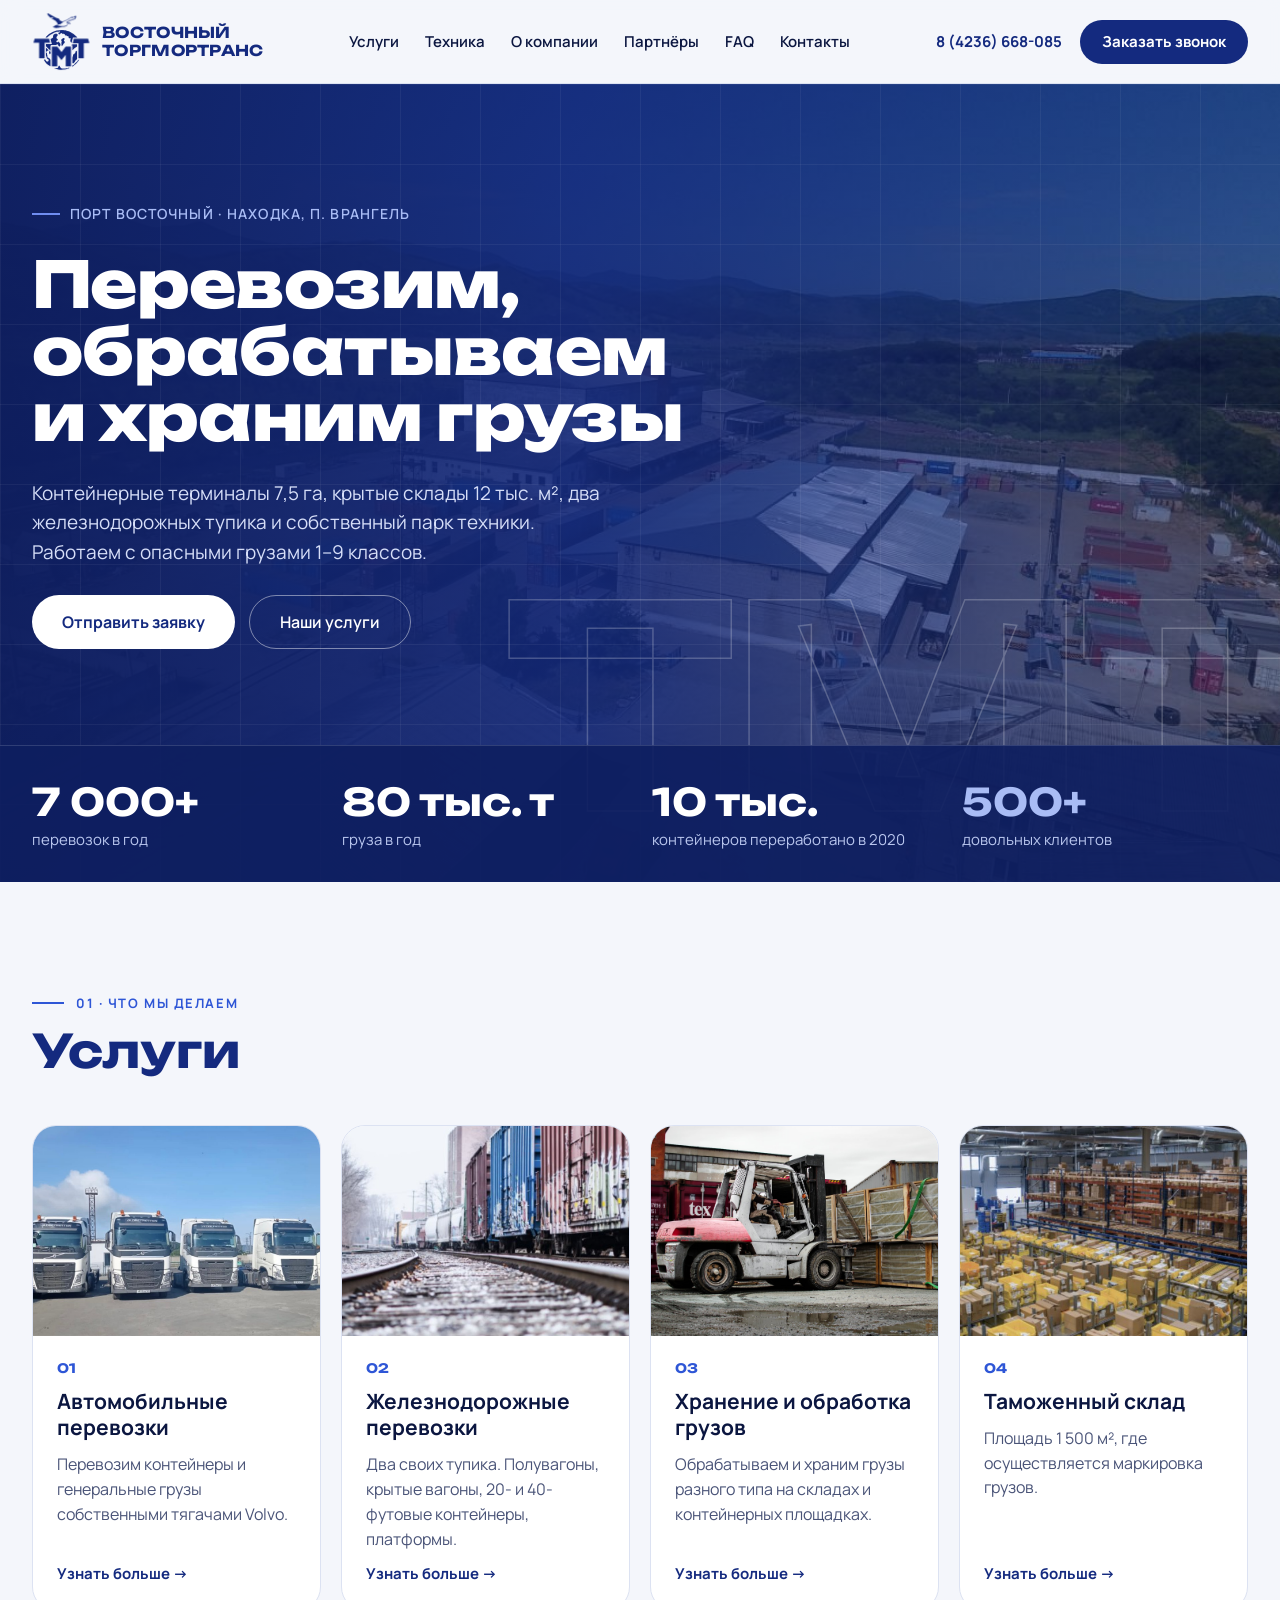
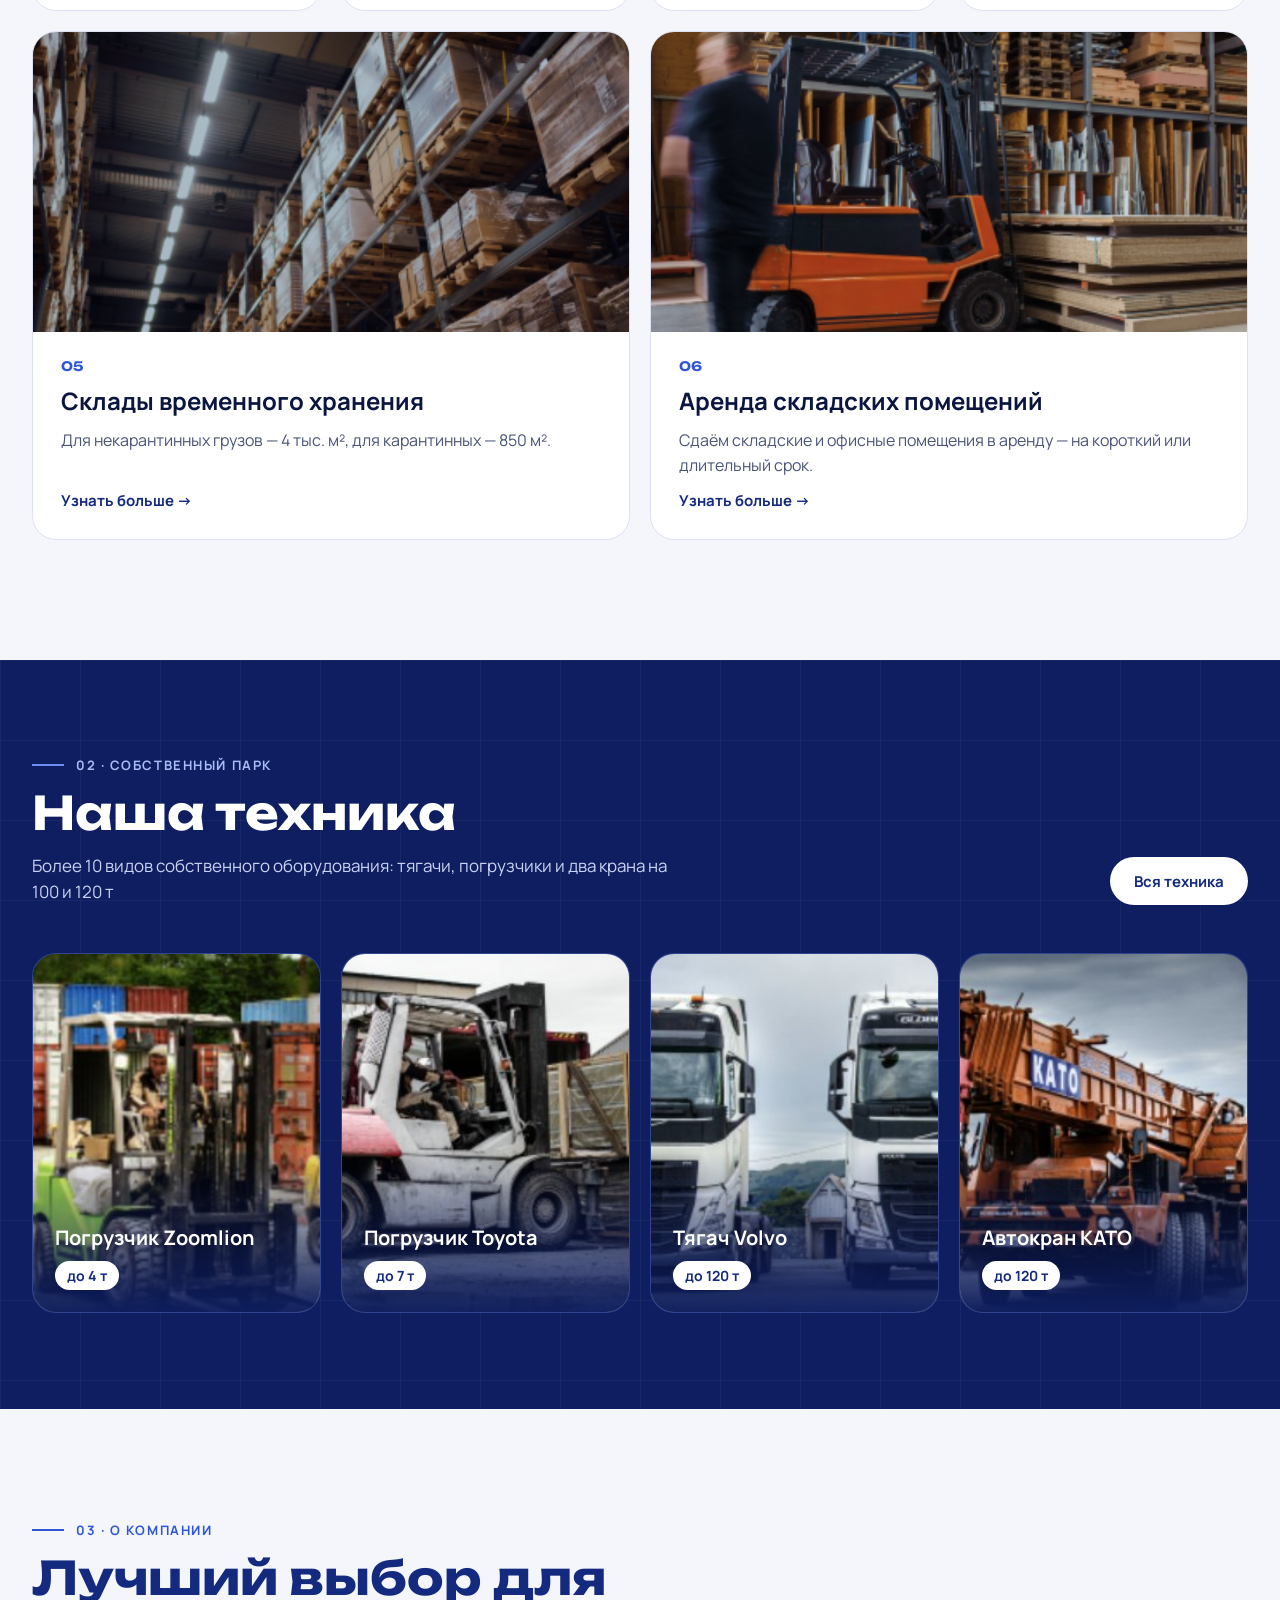
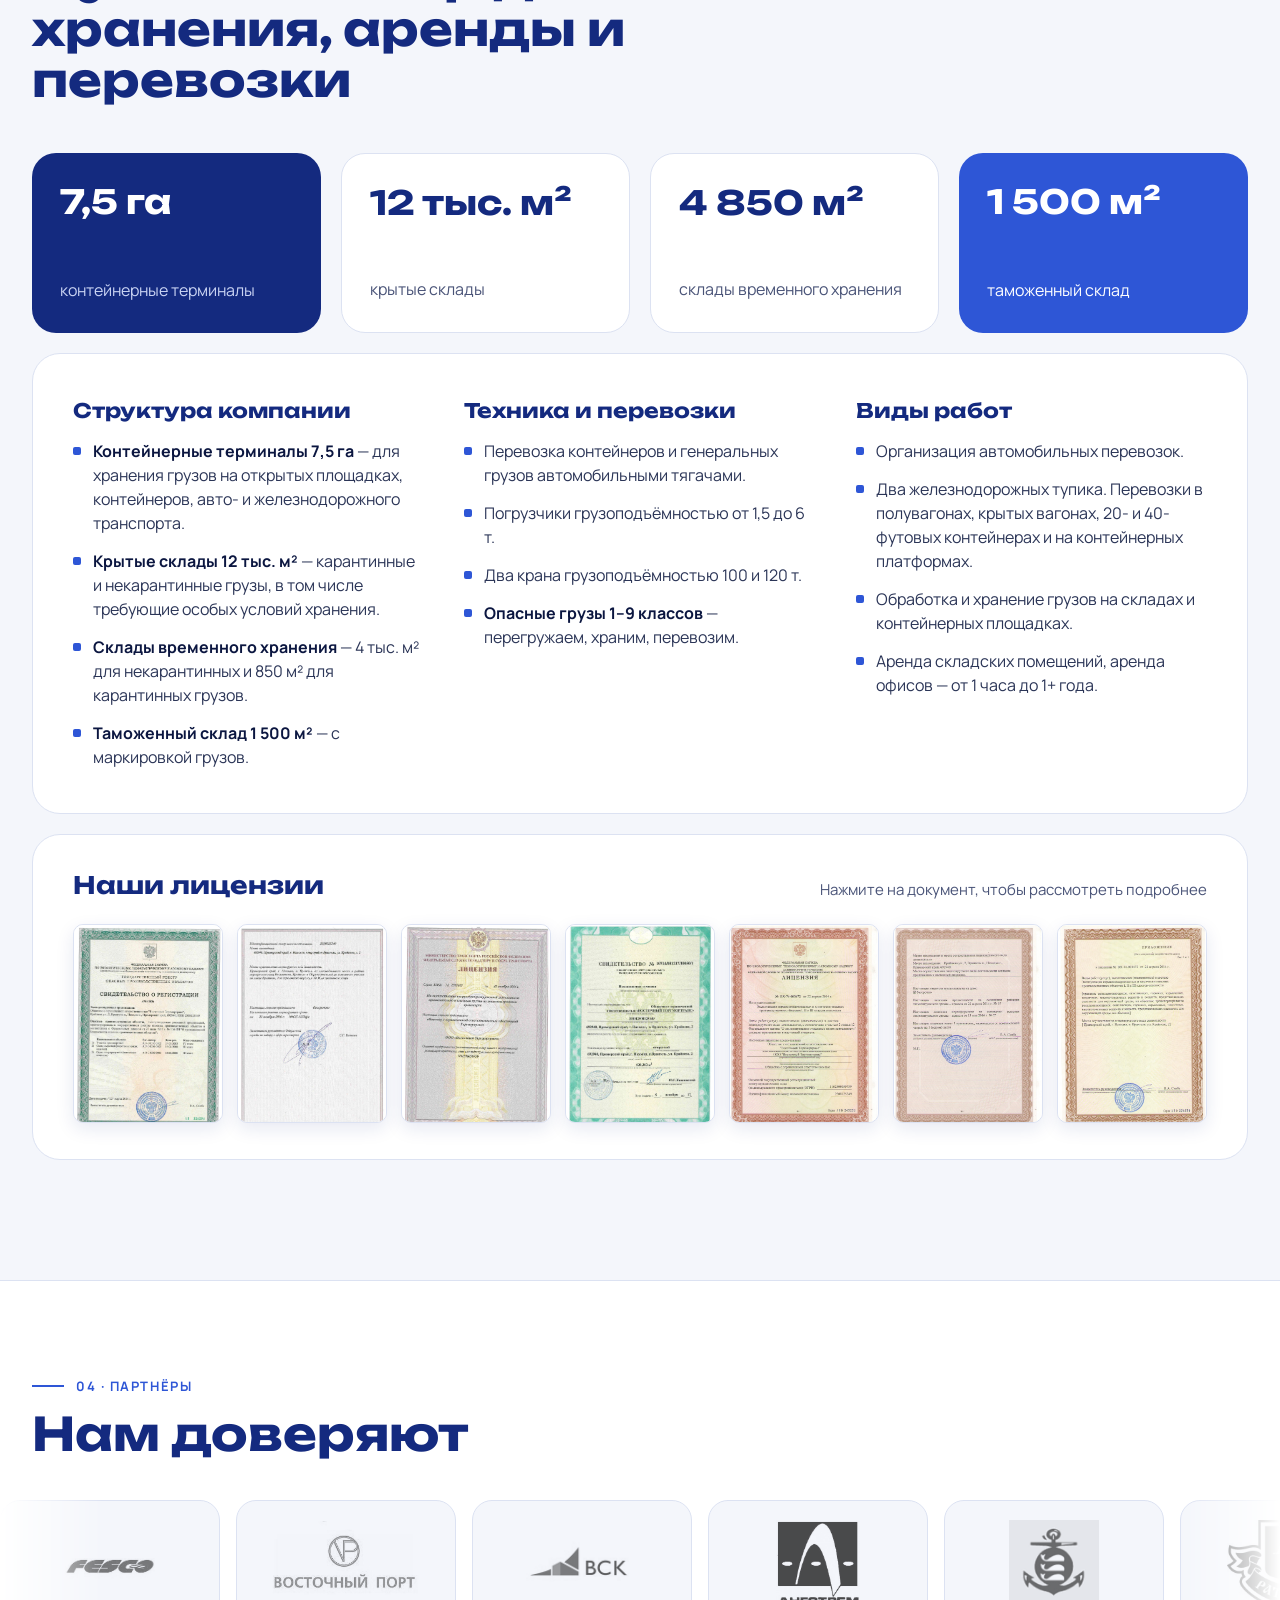
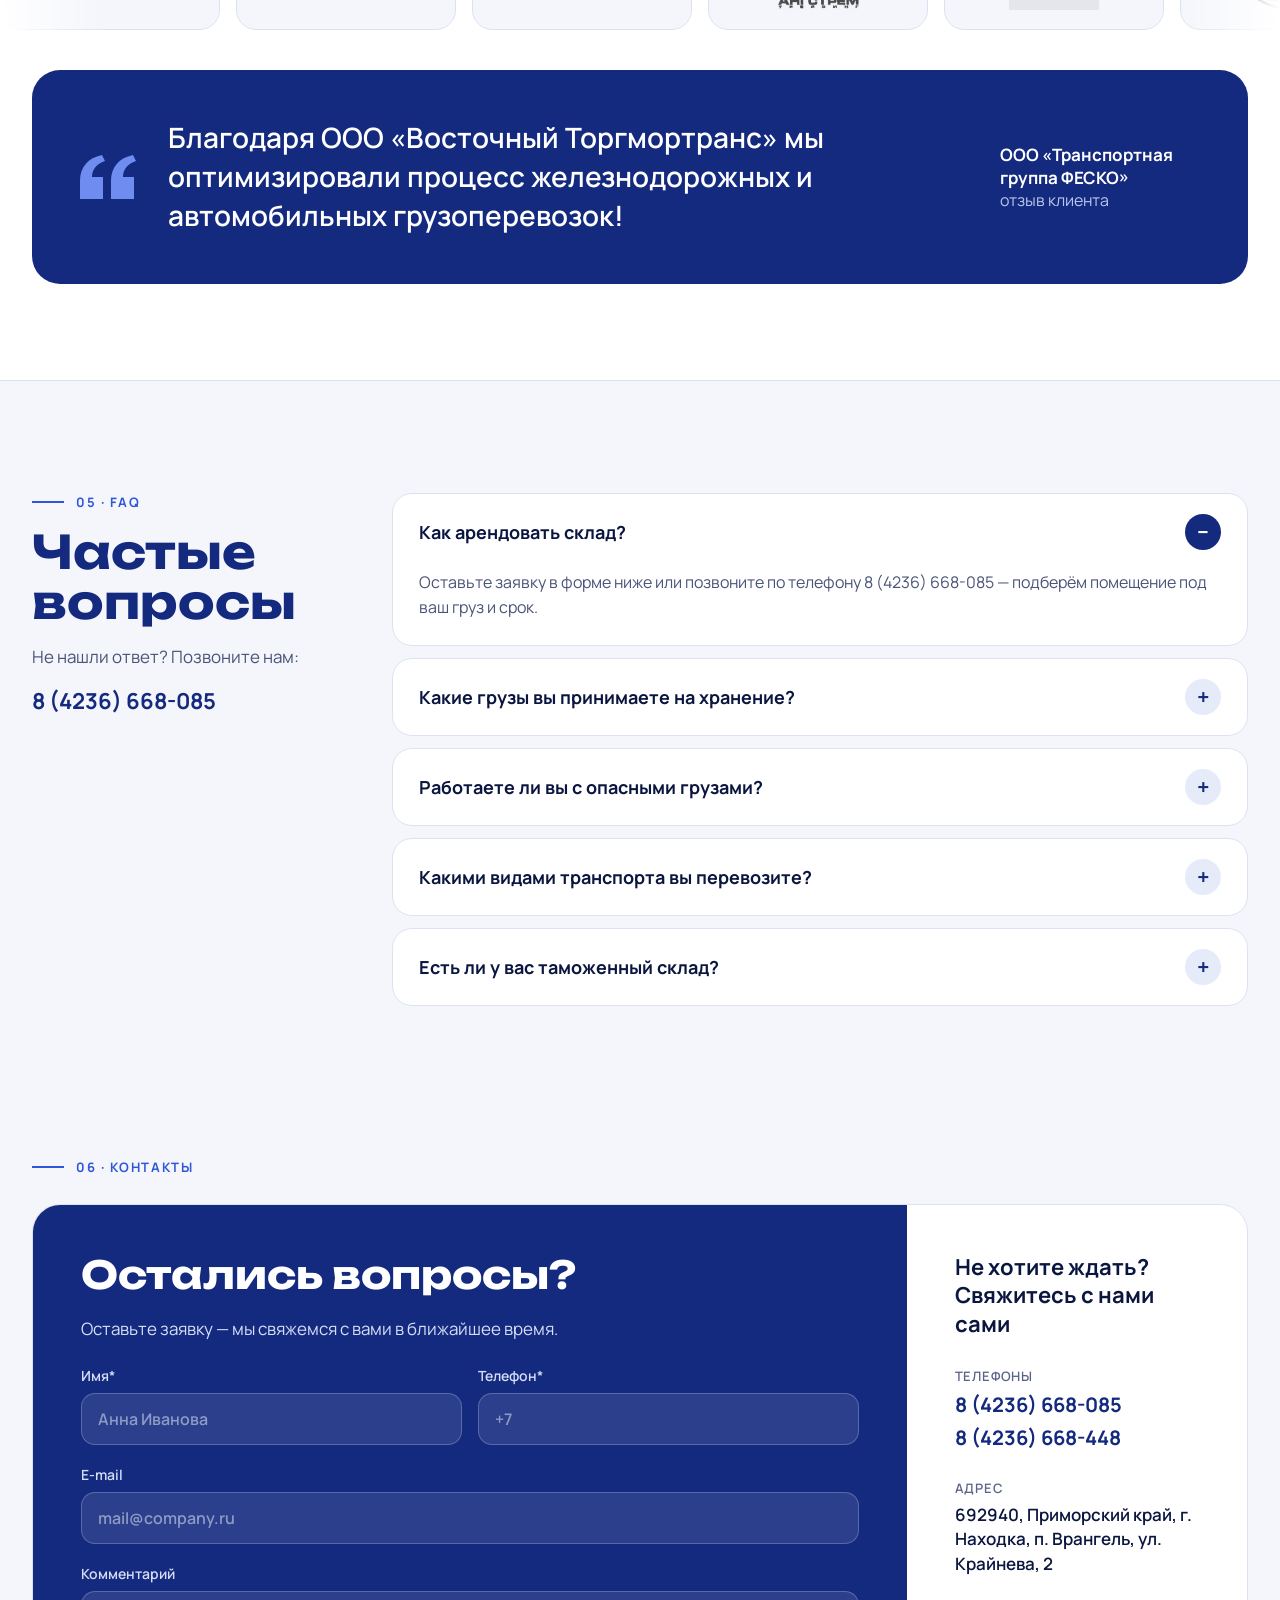
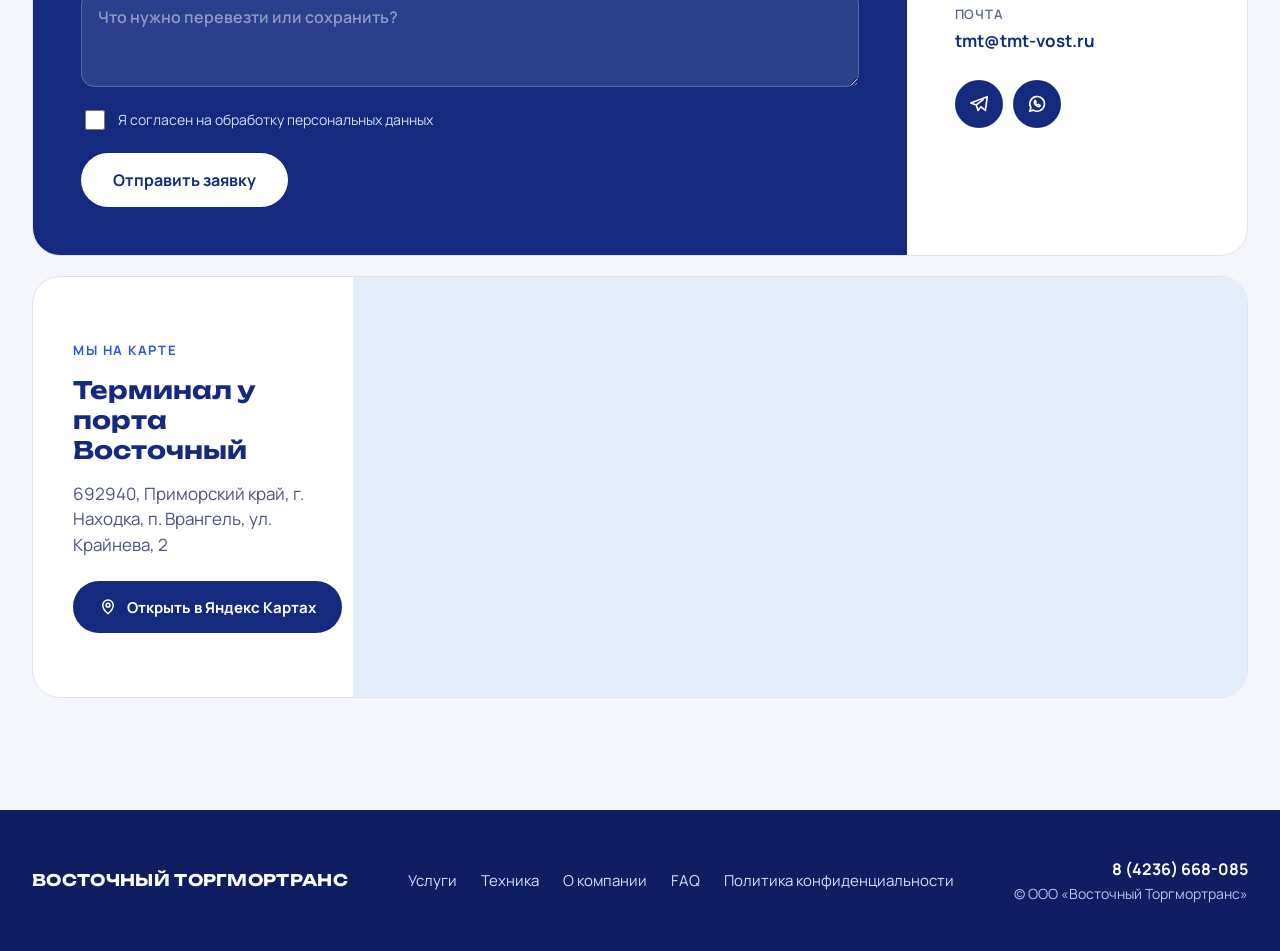
==== index.html @ 13233f87 "Add files via upload" ====
<!doctype html>
<html lang="ru">
<head>
<meta charset="utf-8">
<meta name="viewport" content="width=device-width, initial-scale=1">
<title>Восточный Торгмортранс — перевозка, хранение и аренда складов в п. Врангель</title>
<meta name="description" content="Контейнерные терминалы 7,5 га, крытые склады 12 тыс. м², таможенный склад и СВХ, авто- и ж/д перевозки, опасные грузы 1–9 классов. Находка, п. Врангель.">
<meta property="og:title" content="Восточный Торгмортранс">
<meta property="og:description" content="Перевозим, обрабатываем и храним грузы у порта Восточный.">
<meta property="og:image" content="assets/img/hero-terminal.jpg">
<meta name="theme-color" content="#142A7F">
<link rel="icon" href="assets/img/logo.svg" type="image/svg+xml">
<link rel="preconnect" href="https://fonts.googleapis.com">
<link rel="stylesheet" href="https://fonts.googleapis.com/css2?family=Unbounded:wght@500;700;800&amp;family=Manrope:wght@400;500;600;700&amp;display=swap">
<link rel="stylesheet" href="assets/css/styles.css">
</head>
<body>
<div style="font-family: 'Manrope', system-ui, sans-serif; color: #0B1640; background: #F4F6FB; min-height: 100vh">

<!-- INTRO SPLASH -->
<div class="splash" id="splash" aria-hidden="true" style="position: fixed; inset: 0; z-index: 100; background: #142A7F; display: flex; flex-direction: column; align-items: center; justify-content: center; gap: 28px; cursor: pointer">
<div style="position: absolute; inset: 0; background-image: radial-gradient(circle at 50% 45%, rgba(46,86,214,0.55), rgba(20,42,127,0) 60%)" aria-hidden="true"></div>
<svg class="tmt-svg" width="220" height="225" viewBox="0 0 44 45" aria-hidden="true" style="position: relative"><g class="p tmt-globe"><g class="p tmt-globe-in"><path d="M10.13 19.51C10.48 19.51 10.93 19.51 11.29 19.51H11.33L11.61 19.25L12.09 18.79C12.09 18.79 13.41 17.64 13.94 17.32C14.47 17 13.79 17.34 15.62 16.38C17.05 15.62 18.26 15.24 18.72 15.11C18.87 15.07 19.02 15.05 19.17 15.07C19.17 15.07 19.17 15.07 19.17 15.07C19.35 15.08 19.47 15.11 19.55 15.13C19.77 15.17 20.16 15.24 20.48 15.08C20.54 15.05 20.62 15 20.76 14.94C20.94 14.86 21.02 14.86 21.08 14.88C21.1 14.88 21.22 14.91 21.25 15C21.27 15.07 21.22 15.14 21.15 15.23C20.93 15.5 20.65 15.62 20.64 15.63C20.27 15.8 20.09 15.75 19.98 15.92C19.92 16.01 19.92 16.11 19.93 16.21C19.94 16.44 20.06 16.82 20.38 16.97C20.8 17.16 21.29 16.81 21.36 16.77C21.76 16.48 21.76 16.13 22.05 16.1C22.25 16.08 22.44 16.22 22.55 16.29C22.77 16.45 22.75 16.56 22.91 16.63C23.03 16.68 23.07 16.64 23.55 16.58C23.98 16.52 24.05 16.54 24.1 16.56C24.26 16.62 24.28 16.71 24.47 16.75C24.62 16.79 24.67 16.74 24.74 16.79C24.83 16.85 24.79 16.96 24.85 17.23C24.88 17.38 24.93 17.48 24.96 17.57C25.07 17.82 25.12 17.95 25.22 17.99C25.41 18.07 25.54 17.81 25.84 17.85C26.05 17.88 26.21 18.04 26.35 18.19C26.56 18.4 26.51 18.46 26.63 18.52C26.9 18.65 27.17 18.31 27.49 18.45C27.63 18.51 27.69 18.62 27.71 18.65C27.83 18.85 27.68 19 27.73 19.3C27.74 19.39 27.79 19.65 28 19.83C28.23 20.03 28.53 20.04 28.62 20.04C28.88 20.05 28.97 19.97 29.17 20.04C29.23 20.07 29.4 20.12 29.45 20.26C29.5 20.4 29.38 20.54 29.26 20.77C29.14 21.03 29.11 21.25 29.08 21.53C29.06 21.71 29.02 22.08 29.15 22.47C29.34 23.02 29.79 23.33 30 23.46L31.07 19.5L34.42 19.46C34.37 19.39 34.29 19.29 34.19 19.16C31.04 15.37 26.57 14.27 25.91 14.12C24.92 13.89 22.07 13.33 18.59 14.19C14 15.32 11.28 18.17 10.32 19.28L10.13 19.51Z" fill="#142A7F"></path><path d="M16.8 42.83C16.82 42.75 17.23 42.74 17.37 42.74C17.69 42.73 17.77 42.79 18.07 42.81C18.6 42.85 18.99 42.73 19.17 42.67C19.44 42.58 19.61 42.52 19.73 42.36C19.82 42.24 19.85 42.11 19.9 41.87C19.96 41.6 19.94 41.5 20.05 41.37C20.1 41.3 20.14 41.29 20.22 41.18C20.33 41.03 20.31 40.98 20.37 40.95C20.51 40.86 20.87 41.08 21.1 41.39C21.28 41.65 21.22 41.74 21.44 42.1C21.52 42.24 21.63 42.42 21.83 42.6C22.16 42.89 22.51 43 22.66 43.05C22.89 43.11 23.06 43.12 23.34 43.14C24.05 43.18 24.04 43.05 24.66 43.09C25.09 43.12 25.32 43.19 25.54 43.05C25.61 43 25.69 42.93 25.83 42.88C25.97 42.84 26.08 42.84 26.25 42.86C26.86 42.9 26.84 42.91 26.88 42.9C27.19 42.89 27.19 42.76 27.59 42.64C27.73 42.61 27.97 42.59 28.41 42.58C28.48 42.58 28.51 42.67 28.44 42.71C28.26 42.81 28.04 42.92 28.03 42.93C27.76 43.07 26.55 43.62 24.39 43.87C23.56 43.97 21.97 44.14 19.95 43.8C18.36 43.54 16.77 43 16.8 42.83Z" fill="#142A7F"></path><path d="M30.56 41.06C30.79 40.81 31.07 40.64 31.22 40.55C31.69 40.27 31.72 40.26 31.83 40.18C32.05 40 32.18 39.82 32.25 39.74C32.65 39.21 32.9 39.17 33.66 38.39C34.08 37.95 34.43 37.52 34.79 37.06C34.91 36.92 35.19 36.67 35.25 36.57C35.26 36.54 35.3 36.52 35.34 36.52H35.85C35.88 36.52 35.91 36.52 35.93 36.53C35.95 36.57 35.84 36.69 35.82 36.71C35.58 36.96 35.07 37.68 34.32 38.57C32.99 40.13 31.13 41.4 31.12 41.41L30.93 41.51C30.93 41.51 30.71 41.59 30.58 41.52C30.5 41.48 30.46 41.39 30.45 41.31C30.45 41.2 30.52 41.12 30.56 41.06Z" fill="#142A7F"></path><path d="M23.57 20.01C23.66 19.96 23.75 19.93 23.85 19.92C24.1 19.9 24.5 19.92 24.61 20.08C24.66 20.14 24.64 20.18 24.65 20.57C24.66 20.9 24.68 20.92 24.65 21C24.59 21.18 24.47 21.18 24.32 21.39C24.26 21.48 24.1 21.7 24.14 21.92C24.19 22.19 24.5 22.2 24.72 22.52C24.82 22.65 24.87 22.79 24.89 22.93C24.91 23.08 24.87 23.24 24.78 23.36L24.43 23.81C24.4 23.86 24.36 23.9 24.31 23.94C24.14 24.06 24.03 24.18 23.95 24.27C23.83 24.43 23.81 24.52 23.64 24.81C23.58 24.9 23.5 25.02 23.34 25.26C22.94 25.87 22.86 25.95 22.76 25.94C22.65 25.94 22.58 25.84 22.49 25.71C22.29 25.42 22.29 25.1 22.3 25.05C22.31 24.72 22.46 24.69 22.42 24.43C22.4 24.28 22.35 24.29 22.25 23.96C22.18 23.76 22.15 23.65 22.17 23.56C22.21 23.4 22.3 23.4 22.39 23.16C22.41 23.12 22.45 23 22.47 22.85C22.48 22.74 22.47 22.65 22.47 22.57C22.45 22.32 22.43 22.15 22.32 21.98C22.3 21.94 22.25 21.89 22.17 21.79C22.04 21.63 22.04 21.63 22.03 21.6C21.97 21.45 22.08 21.28 22.15 21.18C22.2 21.1 22.2 21.12 22.32 20.96C22.44 20.8 22.45 20.77 22.51 20.7C22.57 20.64 22.66 20.56 22.81 20.49L23.57 20.01Z" fill="#142A7F"></path><path d="M34.24 29.49V35.79L33.44 36.57C33.29 36.7 33.07 36.9 32.89 37.21C32.67 37.57 32.73 37.68 32.52 38.06C32.24 38.55 31.89 38.8 31.68 38.94C31.36 39.15 31.2 39.17 31.09 39.15C30.87 39.12 30.73 38.98 30.69 38.94C30.69 37.57 30.69 36.2 30.69 34.84C30.76 34.44 30.85 34.13 30.91 33.92C30.98 33.68 31.02 33.59 31.09 33.31C31.17 33.04 31.2 32.9 31.24 32.71C31.3 32.4 31.29 32.36 31.35 32.29C31.48 32.14 31.62 32.21 31.9 32.04C32.01 31.97 31.98 31.97 32.23 31.76C32.49 31.55 32.53 31.55 32.63 31.44C32.7 31.37 32.86 31.19 32.92 30.94C33.04 30.54 32.8 30.33 32.96 30.13C33.03 30.05 33.08 30.07 33.4 29.92C33.58 29.84 33.71 29.76 33.8 29.7L34.24 29.49Z" fill="#142A7F"></path><path d="M14.8 25.25H17.45C17.61 25.25 17.77 25.22 17.92 25.17L19.42 24.64C19.83 24.92 19.94 25.17 19.96 25.35C19.99 25.56 19.89 25.66 19.96 25.85C20.04 26.06 20.27 26.24 20.51 26.27C20.92 26.32 21.22 25.91 21.32 25.78C21.7 25.26 21.71 24.48 21.36 24.01C21.17 23.76 21.05 23.83 20.84 23.55C20.47 23.05 20.62 22.55 20.4 22.49C20.23 22.43 20.13 22.75 19.6 22.98C19.4 23.07 19.15 23.17 18.87 23.09C18.82 23.07 18.54 22.99 18.43 22.73C18.34 22.53 18.4 22.35 18.43 22.27C18.5 22.06 18.66 21.93 18.79 21.81C19.02 21.63 19.09 21.67 19.27 21.5C19.38 21.39 19.55 21.23 19.56 21C19.58 20.76 19.41 20.57 19.38 20.54C19.15 20.3 18.93 20.41 18.72 20.19C18.59 20.04 18.57 19.88 18.54 19.62C18.51 19.43 18.48 19.17 18.61 18.91C18.7 18.73 18.77 18.75 18.98 18.49C18.99 18.47 19 18.45 19.02 18.43C19.24 18.12 19.34 17.89 19.34 17.89C19.41 17.71 19.49 17.52 19.45 17.32C19.37 16.9 18.79 16.7 18.65 16.65C17.96 16.41 17.34 16.67 17.15 16.75C16.94 16.84 16.5 17.02 16.23 17.46C16.12 17.64 16.06 17.83 15.97 18.13C15.89 18.41 15.85 18.56 15.86 18.73C15.88 18.99 15.98 19.06 15.94 19.23C15.91 19.33 15.85 19.41 15.61 19.62C15.45 19.75 15.29 19.92 15.02 20.08C14.89 20.16 14.78 20.22 14.69 20.26L13.96 20.65L14.99 24.43H10.48V26.13C10.93 26.57 11.39 27 11.84 27.44C12.54 28.12 13.25 28.81 13.96 29.49C13.96 28.31 13.96 27.14 13.96 25.96C13.96 25.84 14.01 25.73 14.1 25.65L14.36 25.41C14.48 25.31 14.64 25.25 14.8 25.25Z" fill="#142A7F"></path><path d="M13.96 41.41V36.36L13.31 35.54C13.2 35.46 13.11 35.4 13.05 35.35C12.92 35.27 12.88 35.26 12.68 35.14C12.6 35.09 12.61 35.1 12.41 34.98C12.22 34.86 12.13 34.8 12.09 34.79C11.89 34.7 11.84 34.73 11.75 34.65C11.68 34.57 11.66 34.48 11.63 34.36C11.6 34.23 11.6 34.14 11.61 34.03C11.61 33.86 11.61 33.62 11.61 33.42C11.6 33.17 11.59 33.04 11.53 32.93C11.48 32.82 11.44 32.8 11.39 32.67C11.36 32.6 11.31 32.48 11.31 32.34C11.31 32.16 11.37 32.14 11.36 31.98C11.36 31.94 11.33 31.85 11.26 31.67C11.18 31.43 11.15 31.4 11.12 31.37C11.03 31.3 10.97 31.34 10.87 31.27C10.78 31.21 10.73 31.12 10.7 31.06L10.78 30.31C10.84 30.12 10.93 29.97 11 29.88C11.08 29.77 11.15 29.67 11.29 29.6C11.34 29.57 11.38 29.56 11.75 29.5C12.03 29.47 12.31 29.43 12.31 29.43C12.72 29.32 12.75 29.23 12.75 29.2C12.75 29.13 12.64 29.09 12.39 28.96C12.39 28.96 12.32 28.93 11.95 28.7C11.62 28.51 11.51 28.27 11.24 27.92L10.48 27.26V33.17C10.59 33.32 10.66 33.46 10.7 33.56C10.74 33.64 10.78 33.74 10.8 33.87C10.83 34.03 10.8 34.06 10.82 34.22C10.84 34.34 10.86 34.46 10.92 34.58C11.04 34.8 11.19 34.78 11.24 34.95C11.27 35.07 11.2 35.09 11.21 35.28C11.22 35.42 11.23 35.54 11.31 35.61C11.44 35.73 11.52 35.52 11.73 35.76C11.85 35.9 11.98 36.04 12.1 36.06C12.32 36.09 12.14 36.04 12.31 36.13C12.58 36.28 12.56 36.75 12.56 36.84C12.55 36.97 12.54 37.36 12.22 37.62C11.82 37.94 11.28 37.79 11.19 37.76C10.71 37.61 10.45 37.2 10.38 37.1C10.15 36.74 10.14 36.4 9.87 36.32C9.87 36.32 9.87 36.32 9.56 36.25C9.52 36.25 9.35 36.25 9.24 36.3C9.23 36.3 9.22 36.31 9.21 36.31C9.06 36.39 9 36.58 9.06 36.73C9.1 36.81 9.13 36.88 9.16 36.96C10.35 38.96 11.58 40 13.25 41.04L13.92 41.43C13.94 41.44 13.96 41.43 13.96 41.41Z" fill="#142A7F"></path><path d="M13.48 29.25C13.49 29.3 13.49 29.4 13.46 29.5C13.45 29.53 13.44 29.58 13.41 29.63C13.32 29.81 13.21 29.87 13.12 29.99C13.02 30.1 12.99 30.21 12.94 30.38C12.86 30.63 12.86 30.83 12.86 30.98C12.87 31.16 12.87 31.42 13.01 31.72C13.1 31.93 13.17 32.09 13.34 32.15C13.53 32.22 13.8 32.14 13.92 31.97C14.12 31.7 13.79 31.38 14 30.98C14.08 30.82 14.18 30.79 14.18 30.66C14.18 30.45 13.84 30.42 13.7 30.17C13.63 30.04 13.6 29.82 13.76 29.46" fill="#142A7F"></path><path d="M30.69 29.24L32.25 27.76C32.32 27.69 32.4 27.62 32.49 27.57L34.24 26.38V24.57H30.69V29.24Z" fill="#142A7F"></path><path d="M30.55 24.42L30.14 25.08C30.12 25.12 30.1 25.16 30.08 25.21L30.03 25.37C30 25.47 30.06 25.57 30.16 25.59L30.69 25.72" fill="#142A7F"></path></g></g><g class="p tmt-t1"><path d="M12.9 20.36L13.7 23.51H9.49V35.33H5.32V23.51H1L1.88 20.36H12.9Z" fill="#142A7F"></path></g><g class="p tmt-t2"><path d="M31.75 20.36L30.91 23.76H35.3V35.33H39.37V23.72L43.65 23.69L42.66 20.36H31.75Z" fill="#142A7F"></path></g><g class="p tmt-m"><path d="M14.99 26.38H19.12L22.39 30.63L25.53 26.38H29.63V41.45H25.57V32.64L22.31 36.71L19.09 32.61L19.16 41.45H14.99V26.38Z" fill="#142A7F"></path></g><g class="p tmt-gull"><g class="p tmt-gull-in"><path d="M26.6 7.36C26.49 7.33 26.24 7.57 26.21 7.62C26.16 7.71 26.12 7.78 26.12 7.87C26.11 8.1 26.32 8.34 26.53 8.35C26.69 8.37 26.73 8.23 26.97 8.2C27.13 8.18 27.18 8.23 27.41 8.27C27.89 8.37 27.97 8.2 28.2 8.32C28.28 8.36 28.4 8.52 28.65 8.84C28.76 8.92 28.77 8.96 28.76 8.98C28.74 9.02 28.62 9 28.37 8.99C28.13 8.99 28.14 9.01 27.98 9C27.73 8.99 27.69 8.92 27.48 8.91C27.38 8.9 27.17 8.89 26.99 8.98C26.6 9.19 26.51 9.85 26.51 9.85C26.49 9.89 26.46 9.95 26.41 10.02C26.12 10.41 25.59 10.48 25.31 10.51C23.47 10.74 22.56 10.85 21.98 10.8C21.74 10.78 21.66 10.76 19.73 10.43C19.61 10.41 19.5 10.34 19.44 10.25C19.41 10.2 19.39 10.15 19.39 10.09C19.39 9.98 19.46 9.9 19.6 9.76C19.61 9.74 19.75 9.6 19.94 9.5C19.94 9.5 19.94 9.5 20.1 9.42C20.16 9.43 20.24 9.45 20.34 9.46C20.34 9.46 20.66 9.51 21 9.45C21.54 9.37 22.03 8.96 22.84 8.28C23.03 8.13 23.51 7.69 23.5 7.43C23.49 7.4 23.69 7.31 23.56 7.25C23.51 7.22 23.04 7.34 22.98 7.34C22.85 7.34 22.76 7.29 22.58 7.19C21.8 6.76 21.42 6.55 21.31 6.44C20.93 6.09 20.67 5.63 20.55 5.39C20.46 5.21 20.32 5.07 20.14 4.98C20.14 4.98 20.14 4.98 20.14 4.98C19.87 4.86 19.63 4.87 19.59 4.87C18.77 4.89 16.84 3.7 16.84 3.7C15.26 2.72 13.56 1.93 11.95 1.01C11.91 1 11.81 0.99 11.74 1.04C11.68 1.08 11.66 1.15 11.64 1.27C11.63 1.36 11.6 1.54 11.64 1.71C11.64 1.71 11.77 2.26 12.91 3.32C12.98 3.37 13.01 3.42 13.03 3.46C13.11 3.6 13.07 3.7 13.17 3.83C13.2 3.86 13.22 3.89 13.26 3.92C13.48 4.09 13.75 4.26 13.92 4.36C14.03 4.43 14.16 4.45 14.28 4.4C14.28 4.4 14.28 4.4 14.28 4.4C14.49 4.33 14.63 4.25 14.67 4.23C15.11 3.99 16.68 4.31 16.18 4.25C16.12 4.3 16.01 4.37 15.88 4.44C15.78 4.49 15.74 4.5 15.16 4.67C14.97 4.73 14.81 4.85 14.62 4.86C14.61 4.86 14.59 4.86 14.58 4.87C14.56 4.93 14.92 5.12 15.24 5.29C15.87 5.61 16.15 5.74 16.4 5.88C16.65 6.01 17.09 6.24 17.55 6.59C17.87 6.83 18.39 7.23 18.82 7.88C19.21 8.49 19.49 9.26 19.5 9.27C19.48 9.34 19.44 9.43 19.37 9.52C19.11 9.87 18.71 9.97 18.44 10.05C18.44 10.05 17.31 10.38 16.38 11.02C16.15 11.17 15.87 11.45 15.79 11.49C15.79 11.49 15.68 11.64 15.68 11.65C15.66 11.7 16.06 11.69 16.12 11.72C16.49 11.88 16.65 11.79 17.08 11.91C17.58 12.03 17.75 12.25 18.2 12.2C18.26 12.19 18.3 12.19 18.34 12.18C18.92 12.06 19.48 12.02 19.82 11.99C20.97 11.87 22 11.53 23.06 11.33C23.08 11.32 23.51 11.24 23.55 11.23C24.25 11.26 24.8 11.16 25.16 11.07C25.38 11.01 25.97 10.85 26.4 10.5C26.5 10.42 26.6 10.34 26.68 10.19C26.8 9.98 26.74 9.87 26.87 9.61C26.94 9.48 27.01 9.34 27.16 9.26C27.3 9.2 27.44 9.21 27.54 9.22C27.78 9.23 27.78 9.31 27.98 9.32C27.98 9.32 28.07 9.33 28.47 9.24C28.68 9.18 28.83 9.18 28.94 9.19C28.99 9.2 29.38 9.33 29.41 9.29C29.44 9.25 29.11 9.08 29.09 9.05C28.99 8.8 29.09 8.69 29.01 8.51C28.96 8.41 28.91 8.4 28.64 8.21C28.18 7.89 28.21 7.81 28.02 7.75C27.78 7.68 27.54 7.74 27.36 7.78C27.13 7.83 26.97 7.92 26.74 7.87C26.71 7.87 26.55 7.84 26.54 7.76C26.54 7.73 26.58 7.71 26.6 7.65C26.65 7.54 26.69 7.38 26.6 7.36Z" fill="#142A7F"></path><path d="M32.28 3.46C32.41 3.31 32.54 3.18 32.64 3.08C32.99 2.77 33.17 2.71 33.22 2.64C33.22 2.64 33.23 2.63 33.23 2.63C33.26 2.64 33.2 2.87 33.28 3.08C33.34 3.23 33.41 3.23 33.47 3.37C33.5 3.43 33.54 3.53 33.47 3.88C33.43 4.11 33.28 4.33 33.23 4.69C33.18 5.03 32.55 5.39 32.4 5.42C32.22 5.45 32.39 5.26 32.38 5.12C32.38 5.12 32.5 4.83 32.57 4.69C32.69 4.43 32.67 4.14 32.67 4.14C32.67 4.14 32.26 4.04 31.89 4.07C31.7 4.09 31.69 4.13 31.38 4.21C31.05 4.3 30.36 4.49 30.23 4.29C30.17 4.2 29.09 4.33 29.11 4.3C29.2 4.1 30.59 3.78 30.67 3.77C30.86 3.73 30.89 3.8 31.13 3.79C31.28 3.79 31.45 3.73 31.79 3.62C31.91 3.59 32.08 3.53 32.28 3.46Z" fill="#142A7F"></path><path d="M26.57 7.51C27.13 7.36 27.21 7.39 27.4 7.2C27.54 7.05 27.62 6.92 27.84 6.77C28.14 6.58 28.44 6.54 28.57 6.53C29.2 6.44 29.79 6.14 30.4 5.96C31.06 5.76 32.31 5.39 32.84 4.96" fill="none" stroke="#142A7F" stroke-width="0.54"></path><path d="M23.25 7.51C23.63 7.28 23.95 7.13 24.18 7.03C24.53 6.88 24.71 6.84 25.58 6.5C25.84 6.4 25.97 6.35 26.03 6.33C26.54 6.1 26.71 5.91 27.15 5.63C27.73 5.27 27.74 5.4 28.28 5.05C28.82 4.7 28.84 4.55 29.22 4.36C29.5 4.21 29.94 4.06 30.62 4.11" fill="none" stroke="#142A7F" stroke-width="0.47"></path></g></g></svg>
<div class="splash-word" style="position: relative; font-family: 'Unbounded', sans-serif; font-weight: 700; font-size: clamp(1.1rem, 3vw, 1.8rem); color: #FFFFFF; text-transform: uppercase; text-align: center; letter-spacing: 0.06em; line-height: 1.25">Восточный<br>Торгмортранс</div>
<div style="position: relative; width: 180px; height: 3px; border-radius: 3px; background: rgba(255,255,255,0.18); overflow: hidden"><div class="splash-bar" style="width: 100%; height: 100%; background: #FFFFFF"></div></div>
</div>

<!-- HEADER -->
<header style="position: sticky; top: 0; z-index: 10; background: rgba(244,246,251,0.92); backdrop-filter: blur(10px); border-bottom: 1px solid #DCE2F2">
<div class="hdr-row" style="max-width: 1280px; margin: 0 auto; padding: 12px clamp(16px, 4vw, 32px); display: flex; flex-wrap: wrap; align-items: center; gap: 16px 32px">
<a href="#top" class="tmt-brand hdr" aria-label="Восточный Торгмортранс — на главную" style="display: flex; align-items: center; gap: 12px; text-decoration: none; color: #142A7F">
<svg class="tmt-svg" width="58" height="59" viewBox="0 0 44 45" aria-hidden="true"><g class="p tmt-globe"><g class="p tmt-globe-in"><path d="M10.13 19.51C10.48 19.51 10.93 19.51 11.29 19.51H11.33L11.61 19.25L12.09 18.79C12.09 18.79 13.41 17.64 13.94 17.32C14.47 17 13.79 17.34 15.62 16.38C17.05 15.62 18.26 15.24 18.72 15.11C18.87 15.07 19.02 15.05 19.17 15.07C19.17 15.07 19.17 15.07 19.17 15.07C19.35 15.08 19.47 15.11 19.55 15.13C19.77 15.17 20.16 15.24 20.48 15.08C20.54 15.05 20.62 15 20.76 14.94C20.94 14.86 21.02 14.86 21.08 14.88C21.1 14.88 21.22 14.91 21.25 15C21.27 15.07 21.22 15.14 21.15 15.23C20.93 15.5 20.65 15.62 20.64 15.63C20.27 15.8 20.09 15.75 19.98 15.92C19.92 16.01 19.92 16.11 19.93 16.21C19.94 16.44 20.06 16.82 20.38 16.97C20.8 17.16 21.29 16.81 21.36 16.77C21.76 16.48 21.76 16.13 22.05 16.1C22.25 16.08 22.44 16.22 22.55 16.29C22.77 16.45 22.75 16.56 22.91 16.63C23.03 16.68 23.07 16.64 23.55 16.58C23.98 16.52 24.05 16.54 24.1 16.56C24.26 16.62 24.28 16.71 24.47 16.75C24.62 16.79 24.67 16.74 24.74 16.79C24.83 16.85 24.79 16.96 24.85 17.23C24.88 17.38 24.93 17.48 24.96 17.57C25.07 17.82 25.12 17.95 25.22 17.99C25.41 18.07 25.54 17.81 25.84 17.85C26.05 17.88 26.21 18.04 26.35 18.19C26.56 18.4 26.51 18.46 26.63 18.52C26.9 18.65 27.17 18.31 27.49 18.45C27.63 18.51 27.69 18.62 27.71 18.65C27.83 18.85 27.68 19 27.73 19.3C27.74 19.39 27.79 19.65 28 19.83C28.23 20.03 28.53 20.04 28.62 20.04C28.88 20.05 28.97 19.97 29.17 20.04C29.23 20.07 29.4 20.12 29.45 20.26C29.5 20.4 29.38 20.54 29.26 20.77C29.14 21.03 29.11 21.25 29.08 21.53C29.06 21.71 29.02 22.08 29.15 22.47C29.34 23.02 29.79 23.33 30 23.46L31.07 19.5L34.42 19.46C34.37 19.39 34.29 19.29 34.19 19.16C31.04 15.37 26.57 14.27 25.91 14.12C24.92 13.89 22.07 13.33 18.59 14.19C14 15.32 11.28 18.17 10.32 19.28L10.13 19.51Z" fill="#142A7F"></path><path d="M16.8 42.83C16.82 42.75 17.23 42.74 17.37 42.74C17.69 42.73 17.77 42.79 18.07 42.81C18.6 42.85 18.99 42.73 19.17 42.67C19.44 42.58 19.61 42.52 19.73 42.36C19.82 42.24 19.85 42.11 19.9 41.87C19.96 41.6 19.94 41.5 20.05 41.37C20.1 41.3 20.14 41.29 20.22 41.18C20.33 41.03 20.31 40.98 20.37 40.95C20.51 40.86 20.87 41.08 21.1 41.39C21.28 41.65 21.22 41.74 21.44 42.1C21.52 42.24 21.63 42.42 21.83 42.6C22.16 42.89 22.51 43 22.66 43.05C22.89 43.11 23.06 43.12 23.34 43.14C24.05 43.18 24.04 43.05 24.66 43.09C25.09 43.12 25.32 43.19 25.54 43.05C25.61 43 25.69 42.93 25.83 42.88C25.97 42.84 26.08 42.84 26.25 42.86C26.86 42.9 26.84 42.91 26.88 42.9C27.19 42.89 27.19 42.76 27.59 42.64C27.73 42.61 27.97 42.59 28.41 42.58C28.48 42.58 28.51 42.67 28.44 42.71C28.26 42.81 28.04 42.92 28.03 42.93C27.76 43.07 26.55 43.62 24.39 43.87C23.56 43.97 21.97 44.14 19.95 43.8C18.36 43.54 16.77 43 16.8 42.83Z" fill="#142A7F"></path><path d="M30.56 41.06C30.79 40.81 31.07 40.64 31.22 40.55C31.69 40.27 31.72 40.26 31.83 40.18C32.05 40 32.18 39.82 32.25 39.74C32.65 39.21 32.9 39.17 33.66 38.39C34.08 37.95 34.43 37.52 34.79 37.06C34.91 36.92 35.19 36.67 35.25 36.57C35.26 36.54 35.3 36.52 35.34 36.52H35.85C35.88 36.52 35.91 36.52 35.93 36.53C35.95 36.57 35.84 36.69 35.82 36.71C35.58 36.96 35.07 37.68 34.32 38.57C32.99 40.13 31.13 41.4 31.12 41.41L30.93 41.51C30.93 41.51 30.71 41.59 30.58 41.52C30.5 41.48 30.46 41.39 30.45 41.31C30.45 41.2 30.52 41.12 30.56 41.06Z" fill="#142A7F"></path><path d="M23.57 20.01C23.66 19.96 23.75 19.93 23.85 19.92C24.1 19.9 24.5 19.92 24.61 20.08C24.66 20.14 24.64 20.18 24.65 20.57C24.66 20.9 24.68 20.92 24.65 21C24.59 21.18 24.47 21.18 24.32 21.39C24.26 21.48 24.1 21.7 24.14 21.92C24.19 22.19 24.5 22.2 24.72 22.52C24.82 22.65 24.87 22.79 24.89 22.93C24.91 23.08 24.87 23.24 24.78 23.36L24.43 23.81C24.4 23.86 24.36 23.9 24.31 23.94C24.14 24.06 24.03 24.18 23.95 24.27C23.83 24.43 23.81 24.52 23.64 24.81C23.58 24.9 23.5 25.02 23.34 25.26C22.94 25.87 22.86 25.95 22.76 25.94C22.65 25.94 22.58 25.84 22.49 25.71C22.29 25.42 22.29 25.1 22.3 25.05C22.31 24.72 22.46 24.69 22.42 24.43C22.4 24.28 22.35 24.29 22.25 23.96C22.18 23.76 22.15 23.65 22.17 23.56C22.21 23.4 22.3 23.4 22.39 23.16C22.41 23.12 22.45 23 22.47 22.85C22.48 22.74 22.47 22.65 22.47 22.57C22.45 22.32 22.43 22.15 22.32 21.98C22.3 21.94 22.25 21.89 22.17 21.79C22.04 21.63 22.04 21.63 22.03 21.6C21.97 21.45 22.08 21.28 22.15 21.18C22.2 21.1 22.2 21.12 22.32 20.96C22.44 20.8 22.45 20.77 22.51 20.7C22.57 20.64 22.66 20.56 22.81 20.49L23.57 20.01Z" fill="#142A7F"></path><path d="M34.24 29.49V35.79L33.44 36.57C33.29 36.7 33.07 36.9 32.89 37.21C32.67 37.57 32.73 37.68 32.52 38.06C32.24 38.55 31.89 38.8 31.68 38.94C31.36 39.15 31.2 39.17 31.09 39.15C30.87 39.12 30.73 38.98 30.69 38.94C30.69 37.57 30.69 36.2 30.69 34.84C30.76 34.44 30.85 34.13 30.91 33.92C30.98 33.68 31.02 33.59 31.09 33.31C31.17 33.04 31.2 32.9 31.24 32.71C31.3 32.4 31.29 32.36 31.35 32.29C31.48 32.14 31.62 32.21 31.9 32.04C32.01 31.97 31.98 31.97 32.23 31.76C32.49 31.55 32.53 31.55 32.63 31.44C32.7 31.37 32.86 31.19 32.92 30.94C33.04 30.54 32.8 30.33 32.96 30.13C33.03 30.05 33.08 30.07 33.4 29.92C33.58 29.84 33.71 29.76 33.8 29.7L34.24 29.49Z" fill="#142A7F"></path><path d="M14.8 25.25H17.45C17.61 25.25 17.77 25.22 17.92 25.17L19.42 24.64C19.83 24.92 19.94 25.17 19.96 25.35C19.99 25.56 19.89 25.66 19.96 25.85C20.04 26.06 20.27 26.24 20.51 26.27C20.92 26.32 21.22 25.91 21.32 25.78C21.7 25.26 21.71 24.48 21.36 24.01C21.17 23.76 21.05 23.83 20.84 23.55C20.47 23.05 20.62 22.55 20.4 22.49C20.23 22.43 20.13 22.75 19.6 22.98C19.4 23.07 19.15 23.17 18.87 23.09C18.82 23.07 18.54 22.99 18.43 22.73C18.34 22.53 18.4 22.35 18.43 22.27C18.5 22.06 18.66 21.93 18.79 21.81C19.02 21.63 19.09 21.67 19.27 21.5C19.38 21.39 19.55 21.23 19.56 21C19.58 20.76 19.41 20.57 19.38 20.54C19.15 20.3 18.93 20.41 18.72 20.19C18.59 20.04 18.57 19.88 18.54 19.62C18.51 19.43 18.48 19.17 18.61 18.91C18.7 18.73 18.77 18.75 18.98 18.49C18.99 18.47 19 18.45 19.02 18.43C19.24 18.12 19.34 17.89 19.34 17.89C19.41 17.71 19.49 17.52 19.45 17.32C19.37 16.9 18.79 16.7 18.65 16.65C17.96 16.41 17.34 16.67 17.15 16.75C16.94 16.84 16.5 17.02 16.23 17.46C16.12 17.64 16.06 17.83 15.97 18.13C15.89 18.41 15.85 18.56 15.86 18.73C15.88 18.99 15.98 19.06 15.94 19.23C15.91 19.33 15.85 19.41 15.61 19.62C15.45 19.75 15.29 19.92 15.02 20.08C14.89 20.16 14.78 20.22 14.69 20.26L13.96 20.65L14.99 24.43H10.48V26.13C10.93 26.57 11.39 27 11.84 27.44C12.54 28.12 13.25 28.81 13.96 29.49C13.96 28.31 13.96 27.14 13.96 25.96C13.96 25.84 14.01 25.73 14.1 25.65L14.36 25.41C14.48 25.31 14.64 25.25 14.8 25.25Z" fill="#142A7F"></path><path d="M13.96 41.41V36.36L13.31 35.54C13.2 35.46 13.11 35.4 13.05 35.35C12.92 35.27 12.88 35.26 12.68 35.14C12.6 35.09 12.61 35.1 12.41 34.98C12.22 34.86 12.13 34.8 12.09 34.79C11.89 34.7 11.84 34.73 11.75 34.65C11.68 34.57 11.66 34.48 11.63 34.36C11.6 34.23 11.6 34.14 11.61 34.03C11.61 33.86 11.61 33.62 11.61 33.42C11.6 33.17 11.59 33.04 11.53 32.93C11.48 32.82 11.44 32.8 11.39 32.67C11.36 32.6 11.31 32.48 11.31 32.34C11.31 32.16 11.37 32.14 11.36 31.98C11.36 31.94 11.33 31.85 11.26 31.67C11.18 31.43 11.15 31.4 11.12 31.37C11.03 31.3 10.97 31.34 10.87 31.27C10.78 31.21 10.73 31.12 10.7 31.06L10.78 30.31C10.84 30.12 10.93 29.97 11 29.88C11.08 29.77 11.15 29.67 11.29 29.6C11.34 29.57 11.38 29.56 11.75 29.5C12.03 29.47 12.31 29.43 12.31 29.43C12.72 29.32 12.75 29.23 12.75 29.2C12.75 29.13 12.64 29.09 12.39 28.96C12.39 28.96 12.32 28.93 11.95 28.7C11.62 28.51 11.51 28.27 11.24 27.92L10.48 27.26V33.17C10.59 33.32 10.66 33.46 10.7 33.56C10.74 33.64 10.78 33.74 10.8 33.87C10.83 34.03 10.8 34.06 10.82 34.22C10.84 34.34 10.86 34.46 10.92 34.58C11.04 34.8 11.19 34.78 11.24 34.95C11.27 35.07 11.2 35.09 11.21 35.28C11.22 35.42 11.23 35.54 11.31 35.61C11.44 35.73 11.52 35.52 11.73 35.76C11.85 35.9 11.98 36.04 12.1 36.06C12.32 36.09 12.14 36.04 12.31 36.13C12.58 36.28 12.56 36.75 12.56 36.84C12.55 36.97 12.54 37.36 12.22 37.62C11.82 37.94 11.28 37.79 11.19 37.76C10.71 37.61 10.45 37.2 10.38 37.1C10.15 36.74 10.14 36.4 9.87 36.32C9.87 36.32 9.87 36.32 9.56 36.25C9.52 36.25 9.35 36.25 9.24 36.3C9.23 36.3 9.22 36.31 9.21 36.31C9.06 36.39 9 36.58 9.06 36.73C9.1 36.81 9.13 36.88 9.16 36.96C10.35 38.96 11.58 40 13.25 41.04L13.92 41.43C13.94 41.44 13.96 41.43 13.96 41.41Z" fill="#142A7F"></path><path d="M13.48 29.25C13.49 29.3 13.49 29.4 13.46 29.5C13.45 29.53 13.44 29.58 13.41 29.63C13.32 29.81 13.21 29.87 13.12 29.99C13.02 30.1 12.99 30.21 12.94 30.38C12.86 30.63 12.86 30.83 12.86 30.98C12.87 31.16 12.87 31.42 13.01 31.72C13.1 31.93 13.17 32.09 13.34 32.15C13.53 32.22 13.8 32.14 13.92 31.97C14.12 31.7 13.79 31.38 14 30.98C14.08 30.82 14.18 30.79 14.18 30.66C14.18 30.45 13.84 30.42 13.7 30.17C13.63 30.04 13.6 29.82 13.76 29.46" fill="#142A7F"></path><path d="M30.69 29.24L32.25 27.76C32.32 27.69 32.4 27.62 32.49 27.57L34.24 26.38V24.57H30.69V29.24Z" fill="#142A7F"></path><path d="M30.55 24.42L30.14 25.08C30.12 25.12 30.1 25.16 30.08 25.21L30.03 25.37C30 25.47 30.06 25.57 30.16 25.59L30.69 25.72" fill="#142A7F"></path></g></g><g class="p tmt-t1"><path d="M12.9 20.36L13.7 23.51H9.49V35.33H5.32V23.51H1L1.88 20.36H12.9Z" fill="#142A7F"></path></g><g class="p tmt-t2"><path d="M31.75 20.36L30.91 23.76H35.3V35.33H39.37V23.72L43.65 23.69L42.66 20.36H31.75Z" fill="#142A7F"></path></g><g class="p tmt-m"><path d="M14.99 26.38H19.12L22.39 30.63L25.53 26.38H29.63V41.45H25.57V32.64L22.31 36.71L19.09 32.61L19.16 41.45H14.99V26.38Z" fill="#142A7F"></path></g><g class="p tmt-gull"><g class="p tmt-gull-in"><path d="M26.6 7.36C26.49 7.33 26.24 7.57 26.21 7.62C26.16 7.71 26.12 7.78 26.12 7.87C26.11 8.1 26.32 8.34 26.53 8.35C26.69 8.37 26.73 8.23 26.97 8.2C27.13 8.18 27.18 8.23 27.41 8.27C27.89 8.37 27.97 8.2 28.2 8.32C28.28 8.36 28.4 8.52 28.65 8.84C28.76 8.92 28.77 8.96 28.76 8.98C28.74 9.02 28.62 9 28.37 8.99C28.13 8.99 28.14 9.01 27.98 9C27.73 8.99 27.69 8.92 27.48 8.91C27.38 8.9 27.17 8.89 26.99 8.98C26.6 9.19 26.51 9.85 26.51 9.85C26.49 9.89 26.46 9.95 26.41 10.02C26.12 10.41 25.59 10.48 25.31 10.51C23.47 10.74 22.56 10.85 21.98 10.8C21.74 10.78 21.66 10.76 19.73 10.43C19.61 10.41 19.5 10.34 19.44 10.25C19.41 10.2 19.39 10.15 19.39 10.09C19.39 9.98 19.46 9.9 19.6 9.76C19.61 9.74 19.75 9.6 19.94 9.5C19.94 9.5 19.94 9.5 20.1 9.42C20.16 9.43 20.24 9.45 20.34 9.46C20.34 9.46 20.66 9.51 21 9.45C21.54 9.37 22.03 8.96 22.84 8.28C23.03 8.13 23.51 7.69 23.5 7.43C23.49 7.4 23.69 7.31 23.56 7.25C23.51 7.22 23.04 7.34 22.98 7.34C22.85 7.34 22.76 7.29 22.58 7.19C21.8 6.76 21.42 6.55 21.31 6.44C20.93 6.09 20.67 5.63 20.55 5.39C20.46 5.21 20.32 5.07 20.14 4.98C20.14 4.98 20.14 4.98 20.14 4.98C19.87 4.86 19.63 4.87 19.59 4.87C18.77 4.89 16.84 3.7 16.84 3.7C15.26 2.72 13.56 1.93 11.95 1.01C11.91 1 11.81 0.99 11.74 1.04C11.68 1.08 11.66 1.15 11.64 1.27C11.63 1.36 11.6 1.54 11.64 1.71C11.64 1.71 11.77 2.26 12.91 3.32C12.98 3.37 13.01 3.42 13.03 3.46C13.11 3.6 13.07 3.7 13.17 3.83C13.2 3.86 13.22 3.89 13.26 3.92C13.48 4.09 13.75 4.26 13.92 4.36C14.03 4.43 14.16 4.45 14.28 4.4C14.28 4.4 14.28 4.4 14.28 4.4C14.49 4.33 14.63 4.25 14.67 4.23C15.11 3.99 16.68 4.31 16.18 4.25C16.12 4.3 16.01 4.37 15.88 4.44C15.78 4.49 15.74 4.5 15.16 4.67C14.97 4.73 14.81 4.85 14.62 4.86C14.61 4.86 14.59 4.86 14.58 4.87C14.56 4.93 14.92 5.12 15.24 5.29C15.87 5.61 16.15 5.74 16.4 5.88C16.65 6.01 17.09 6.24 17.55 6.59C17.87 6.83 18.39 7.23 18.82 7.88C19.21 8.49 19.49 9.26 19.5 9.27C19.48 9.34 19.44 9.43 19.37 9.52C19.11 9.87 18.71 9.97 18.44 10.05C18.44 10.05 17.31 10.38 16.38 11.02C16.15 11.17 15.87 11.45 15.79 11.49C15.79 11.49 15.68 11.64 15.68 11.65C15.66 11.7 16.06 11.69 16.12 11.72C16.49 11.88 16.65 11.79 17.08 11.91C17.58 12.03 17.75 12.25 18.2 12.2C18.26 12.19 18.3 12.19 18.34 12.18C18.92 12.06 19.48 12.02 19.82 11.99C20.97 11.87 22 11.53 23.06 11.33C23.08 11.32 23.51 11.24 23.55 11.23C24.25 11.26 24.8 11.16 25.16 11.07C25.38 11.01 25.97 10.85 26.4 10.5C26.5 10.42 26.6 10.34 26.68 10.19C26.8 9.98 26.74 9.87 26.87 9.61C26.94 9.48 27.01 9.34 27.16 9.26C27.3 9.2 27.44 9.21 27.54 9.22C27.78 9.23 27.78 9.31 27.98 9.32C27.98 9.32 28.07 9.33 28.47 9.24C28.68 9.18 28.83 9.18 28.94 9.19C28.99 9.2 29.38 9.33 29.41 9.29C29.44 9.25 29.11 9.08 29.09 9.05C28.99 8.8 29.09 8.69 29.01 8.51C28.96 8.41 28.91 8.4 28.64 8.21C28.18 7.89 28.21 7.81 28.02 7.75C27.78 7.68 27.54 7.74 27.36 7.78C27.13 7.83 26.97 7.92 26.74 7.87C26.71 7.87 26.55 7.84 26.54 7.76C26.54 7.73 26.58 7.71 26.6 7.65C26.65 7.54 26.69 7.38 26.6 7.36Z" fill="#142A7F"></path><path d="M32.28 3.46C32.41 3.31 32.54 3.18 32.64 3.08C32.99 2.77 33.17 2.71 33.22 2.64C33.22 2.64 33.23 2.63 33.23 2.63C33.26 2.64 33.2 2.87 33.28 3.08C33.34 3.23 33.41 3.23 33.47 3.37C33.5 3.43 33.54 3.53 33.47 3.88C33.43 4.11 33.28 4.33 33.23 4.69C33.18 5.03 32.55 5.39 32.4 5.42C32.22 5.45 32.39 5.26 32.38 5.12C32.38 5.12 32.5 4.83 32.57 4.69C32.69 4.43 32.67 4.14 32.67 4.14C32.67 4.14 32.26 4.04 31.89 4.07C31.7 4.09 31.69 4.13 31.38 4.21C31.05 4.3 30.36 4.49 30.23 4.29C30.17 4.2 29.09 4.33 29.11 4.3C29.2 4.1 30.59 3.78 30.67 3.77C30.86 3.73 30.89 3.8 31.13 3.79C31.28 3.79 31.45 3.73 31.79 3.62C31.91 3.59 32.08 3.53 32.28 3.46Z" fill="#142A7F"></path><path d="M26.57 7.51C27.13 7.36 27.21 7.39 27.4 7.2C27.54 7.05 27.62 6.92 27.84 6.77C28.14 6.58 28.44 6.54 28.57 6.53C29.2 6.44 29.79 6.14 30.4 5.96C31.06 5.76 32.31 5.39 32.84 4.96" fill="none" stroke="#142A7F" stroke-width="0.54"></path><path d="M23.25 7.51C23.63 7.28 23.95 7.13 24.18 7.03C24.53 6.88 24.71 6.84 25.58 6.5C25.84 6.4 25.97 6.35 26.03 6.33C26.54 6.1 26.71 5.91 27.15 5.63C27.73 5.27 27.74 5.4 28.28 5.05C28.82 4.7 28.84 4.55 29.22 4.36C29.5 4.21 29.94 4.06 30.62 4.11" fill="none" stroke="#142A7F" stroke-width="0.47"></path></g></g></svg>
<span class="tmt-word" style="display: flex; flex-direction: column; font-family: 'Unbounded', sans-serif; font-weight: 700; font-size: 15px; line-height: 1.15; letter-spacing: 0.02em; text-transform: uppercase">
<span>Восточный</span><span>Торгмортранс</span>
</span>
</a>
<nav class="hdr-nav" aria-label="Основное меню" style="display: flex; flex-wrap: wrap; gap: 6px 26px; font-size: 15px; font-weight: 600; flex: 1 1 420px; justify-content: center">
<a class="navlink" href="#services">Услуги</a>
<a class="navlink" href="#fleet">Техника</a>
<a class="navlink" href="#about">О компании</a>
<a class="navlink" href="#partners">Партнёры</a>
<a class="navlink" href="#faq">FAQ</a>
<a class="navlink" href="#contacts">Контакты</a>
</nav>
<div style="display: flex; align-items: center; gap: 18px; flex-wrap: wrap">
<a class="hdr-phone" href="tel:84236668085" style="font-weight: 700; font-size: 15px; color: #142A7F; text-decoration: none; white-space: nowrap">8 (4236) 668-085</a>
<a href="#contacts" class="btn-b" style="display: inline-flex; align-items: center; min-height: 44px; padding: 0 22px; border-radius: 999px; background: #142A7F; color: #FFFFFF; font-weight: 700; font-size: 15px; text-decoration: none; white-space: nowrap">Заказать звонок</a>
</div>
</div>
</header>

<!-- HERO -->
<section id="top" style="position: relative; overflow: hidden; background: #0B1A52; color: #FFFFFF">
<img src="assets/img/hero-terminal.jpg" alt="Терминал компании в п. Врангель с высоты" style="position: absolute; inset: 0; width: 100%; height: 100%; object-fit: cover">
<div style="position: absolute; inset: 0; background: linear-gradient(90deg, rgba(14,30,96,0.97) 0%, rgba(20,42,127,0.86) 45%, rgba(20,42,127,0.28) 100%)" aria-hidden="true"></div>
<div style="position: absolute; inset: 0; background-image: linear-gradient(rgba(255,255,255,0.05) 1px, transparent 1px), linear-gradient(90deg, rgba(255,255,255,0.05) 1px, transparent 1px); background-size: 80px 80px" aria-hidden="true"></div>
<span aria-hidden="true" style="position: absolute; right: -2vw; bottom: 64px; font-family: 'Unbounded', sans-serif; font-weight: 800; font-size: clamp(8rem, 22vw, 20rem); line-height: 0.8; color: transparent; -webkit-text-stroke: 1.5px rgba(255,255,255,0.22); letter-spacing: -0.02em; pointer-events: none; user-select: none">ТМТ</span>
<div style="position: relative; max-width: 1280px; margin: 0 auto; padding: 120px 32px 96px">
<div style="max-width: 720px; display: flex; flex-direction: column; gap: 28px">
<p style="margin: 0; display: inline-flex; align-items: center; gap: 10px; font-size: 14px; font-weight: 600; letter-spacing: 0.08em; text-transform: uppercase; color: #A9BCF5">
<span style="width: 28px; height: 2px; background: #6F8DF0"></span>Порт Восточный · Находка, п. Врангель</p>
<h1 style="margin: 0; font-family: 'Unbounded', sans-serif; font-weight: 800; font-size: clamp(2.4rem, 5vw, 4.4rem); line-height: 1.04; letter-spacing: -0.01em">Перевозим, обрабатываем и&#160;храним грузы</h1>
<p style="margin: 0; max-width: 580px; font-size: 19px; line-height: 1.55; color: #D6DEF8">Контейнерные терминалы 7,5 га, крытые склады 12 тыс. м², два железнодорожных тупика и собственный парк техники. Работаем с опасными грузами 1–9 классов.</p>
<div style="display: flex; flex-wrap: wrap; gap: 14px">
<a href="#contacts" class="btn-w" style="display: inline-flex; align-items: center; min-height: 54px; padding: 0 30px; border-radius: 999px; background: #FFFFFF; color: #142A7F; font-weight: 700; font-size: 16px; text-decoration: none">Отправить заявку</a>
<a href="#services" style="display: inline-flex; align-items: center; min-height: 54px; padding: 0 30px; border-radius: 999px; border: 1.5px solid rgba(255,255,255,0.45); color: #FFFFFF; font-weight: 600; font-size: 16px; text-decoration: none">Наши услуги</a>
</div>
</div>
</div>
<div style="position: relative; background: rgba(14,30,96,0.9); border-top: 1px solid rgba(255,255,255,0.14)">
<div style="max-width: 1280px; margin: 0 auto; padding: 32px; display: grid; grid-template-columns: repeat(auto-fit, minmax(220px, 1fr)); gap: 24px">
<div style="display: flex; flex-direction: column; gap: 4px"><span style="font-family: 'Unbounded', sans-serif; font-weight: 700; font-size: 38px; color: #FFFFFF">7 000+</span><span style="font-size: 15px; color: #B9C6EE">перевозок в год</span></div>
<div style="display: flex; flex-direction: column; gap: 4px"><span style="font-family: 'Unbounded', sans-serif; font-weight: 700; font-size: 38px; color: #FFFFFF">80 тыс. т</span><span style="font-size: 15px; color: #B9C6EE">груза в год</span></div>
<div style="display: flex; flex-direction: column; gap: 4px"><span style="font-family: 'Unbounded', sans-serif; font-weight: 700; font-size: 38px; color: #FFFFFF">10 тыс.</span><span style="font-size: 15px; color: #B9C6EE">контейнеров переработано в 2020</span></div>
<div style="display: flex; flex-direction: column; gap: 4px"><span style="font-family: 'Unbounded', sans-serif; font-weight: 700; font-size: 38px; color: #A9BCF5">500+</span><span style="font-size: 15px; color: #B9C6EE">довольных клиентов</span></div>
</div>
</div>
</section>

<!-- SERVICES -->
<section id="services" style="max-width: 1280px; margin: 0 auto; padding: 112px 32px 40px">
<div style="display: flex; flex-direction: column; gap: 14px; margin-bottom: 48px">
<p style="margin: 0; display: flex; align-items: center; gap: 12px; font-size: 13px; font-weight: 700; letter-spacing: 0.12em; text-transform: uppercase; color: #2E56D6"><span style="width: 32px; height: 2px; background: #2E56D6"></span>01 · Что мы делаем</p>
<h2 style="margin: 0; font-family: 'Unbounded', sans-serif; font-weight: 700; font-size: clamp(2rem, 3.6vw, 3.2rem); line-height: 1.1; color: #142A7F">Услуги</h2>
</div>
<div style="display: grid; grid-template-columns: repeat(auto-fit, minmax(260px, 1fr)); gap: 20px">

<a href="#contacts" class="svc" style="display: flex; flex-direction: column; background: #FFFFFF; border-radius: 24px; overflow: hidden; text-decoration: none; color: #0B1640; border: 1px solid #DCE2F2">
<div style="height: 210px; overflow: hidden"><img class="card-img" src="assets/img/service-auto.jpg" alt="Автомобильные перевозки" style="width: 100%; height: 100%; object-fit: cover; display: block"></div>
<div style="padding: 24px 24px 26px; display: flex; flex-direction: column; gap: 12px; flex: 1">
<span style="font-family: 'Unbounded', sans-serif; font-size: 13px; font-weight: 700; color: #2E56D6">01</span>
<h3 style="margin: 0; font-size: 21px; font-weight: 700; line-height: 1.25">Автомобильные перевозки</h3>
<p style="margin: 0; font-size: 16px; line-height: 1.55; color: #4A5478; flex: 1">Перевозим контейнеры и генеральные грузы собственными тягачами Volvo.</p>
<span class="more" style="font-weight: 700; font-size: 15px">Узнать больше →</span>
</div>
</a>

<a href="#contacts" class="svc" style="display: flex; flex-direction: column; background: #FFFFFF; border-radius: 24px; overflow: hidden; text-decoration: none; color: #0B1640; border: 1px solid #DCE2F2">
<div style="height: 210px; overflow: hidden"><img class="card-img" src="assets/img/service-rail.jpg" alt="Железнодорожные перевозки" style="width: 100%; height: 100%; object-fit: cover; display: block"></div>
<div style="padding: 24px 24px 26px; display: flex; flex-direction: column; gap: 12px; flex: 1">
<span style="font-family: 'Unbounded', sans-serif; font-size: 13px; font-weight: 700; color: #2E56D6">02</span>
<h3 style="margin: 0; font-size: 21px; font-weight: 700; line-height: 1.25">Железнодорожные перевозки</h3>
<p style="margin: 0; font-size: 16px; line-height: 1.55; color: #4A5478; flex: 1">Два своих тупика. Полувагоны, крытые вагоны, 20- и 40-футовые контейнеры, платформы.</p>
<span class="more" style="font-weight: 700; font-size: 15px">Узнать больше →</span>
</div>
</a>

<a href="#contacts" class="svc" style="display: flex; flex-direction: column; background: #FFFFFF; border-radius: 24px; overflow: hidden; text-decoration: none; color: #0B1640; border: 1px solid #DCE2F2">
<div style="height: 210px; overflow: hidden"><img class="card-img" src="assets/img/service-storage.jpg" alt="Хранение и обработка грузов" style="width: 100%; height: 100%; object-fit: cover; display: block"></div>
<div style="padding: 24px 24px 26px; display: flex; flex-direction: column; gap: 12px; flex: 1">
<span style="font-family: 'Unbounded', sans-serif; font-size: 13px; font-weight: 700; color: #2E56D6">03</span>
<h3 style="margin: 0; font-size: 21px; font-weight: 700; line-height: 1.25">Хранение и обработка грузов</h3>
<p style="margin: 0; font-size: 16px; line-height: 1.55; color: #4A5478; flex: 1">Обрабатываем и храним грузы разного типа на складах и контейнерных площадках.</p>
<span class="more" style="font-weight: 700; font-size: 15px">Узнать больше →</span>
</div>
</a>

<a href="#contacts" class="svc" style="display: flex; flex-direction: column; background: #FFFFFF; border-radius: 24px; overflow: hidden; text-decoration: none; color: #0B1640; border: 1px solid #DCE2F2">
<div style="height: 210px; overflow: hidden"><img class="card-img" src="assets/img/service-customs.jpg" alt="Таможенный склад" style="width: 100%; height: 100%; object-fit: cover; display: block"></div>
<div style="padding: 24px 24px 26px; display: flex; flex-direction: column; gap: 12px; flex: 1">
<span style="font-family: 'Unbounded', sans-serif; font-size: 13px; font-weight: 700; color: #2E56D6">04</span>
<h3 style="margin: 0; font-size: 21px; font-weight: 700; line-height: 1.25">Таможенный склад</h3>
<p style="margin: 0; font-size: 16px; line-height: 1.55; color: #4A5478; flex: 1">Площадь 1 500 м², где осуществляется маркировка грузов.</p>
<span class="more" style="font-weight: 700; font-size: 15px">Узнать больше →</span>
</div>
</a>

</div>
<div style="margin-top: 20px; display: grid; grid-template-columns: repeat(auto-fit, minmax(min(100%, 440px), 1fr)); gap: 20px">

<a href="#contacts" class="svc" style="display: flex; flex-direction: column; background: #FFFFFF; border-radius: 24px; overflow: hidden; text-decoration: none; color: #0B1640; border: 1px solid #DCE2F2">
<div style="height: 300px; overflow: hidden"><img class="card-img" src="assets/img/service-svh.jpg" alt="Склады временного хранения" style="width: 100%; height: 100%; object-fit: cover; display: block"></div>
<div style="padding: 26px 28px 28px; display: flex; flex-direction: column; gap: 12px; flex: 1">
<span style="font-family: 'Unbounded', sans-serif; font-size: 13px; font-weight: 700; color: #2E56D6">05</span>
<h3 style="margin: 0; font-size: 24px; font-weight: 700; line-height: 1.25">Склады временного хранения</h3>
<p style="margin: 0; font-size: 16px; line-height: 1.55; color: #4A5478; flex: 1">Для некарантинных грузов — 4 тыс. м², для карантинных — 850 м².</p>
<span class="more" style="font-weight: 700; font-size: 15px">Узнать больше →</span>
</div>
</a>

<a href="#contacts" class="svc" style="display: flex; flex-direction: column; background: #FFFFFF; border-radius: 24px; overflow: hidden; text-decoration: none; color: #0B1640; border: 1px solid #DCE2F2">
<div style="height: 300px; overflow: hidden"><img class="card-img" src="assets/img/service-rent.jpg" alt="Аренда складских помещений" style="width: 100%; height: 100%; object-fit: cover; display: block"></div>
<div style="padding: 26px 28px 28px; display: flex; flex-direction: column; gap: 12px; flex: 1">
<span style="font-family: 'Unbounded', sans-serif; font-size: 13px; font-weight: 700; color: #2E56D6">06</span>
<h3 style="margin: 0; font-size: 24px; font-weight: 700; line-height: 1.25">Аренда складских помещений</h3>
<p style="margin: 0; font-size: 16px; line-height: 1.55; color: #4A5478; flex: 1">Сдаём складские и офисные помещения в аренду — на короткий или длительный срок.</p>
<span class="more" style="font-weight: 700; font-size: 15px">Узнать больше →</span>
</div>
</a>

</div>
</section>

<!-- FLEET -->
<section id="fleet" style="margin-top: 80px; background: #0E1E60; color: #FFFFFF; position: relative; overflow: hidden">
<div style="position: absolute; inset: 0; background-image: linear-gradient(rgba(255,255,255,0.045) 1px, transparent 1px), linear-gradient(90deg, rgba(255,255,255,0.045) 1px, transparent 1px); background-size: 80px 80px" aria-hidden="true"></div>
<div style="position: relative; max-width: 1280px; margin: 0 auto; padding: 96px 32px">
<div style="display: flex; flex-wrap: wrap; justify-content: space-between; align-items: flex-end; gap: 20px; margin-bottom: 48px">
<div style="display: flex; flex-direction: column; gap: 14px; max-width: 640px">
<p style="margin: 0; display: flex; align-items: center; gap: 12px; font-size: 13px; font-weight: 700; letter-spacing: 0.12em; text-transform: uppercase; color: #A9BCF5"><span style="width: 32px; height: 2px; background: #6F8DF0"></span>02 · Собственный парк</p>
<h2 style="margin: 0; font-family: 'Unbounded', sans-serif; font-weight: 700; font-size: clamp(2rem, 3.6vw, 3.2rem); line-height: 1.1">Наша техника</h2>
<p style="margin: 0; font-size: 17px; line-height: 1.55; color: #C9D3F3">Более 10 видов собственного оборудования: тягачи, погрузчики и два крана на 100 и 120 т</p>
</div>
<a href="#contacts" class="btn-w" style="display: inline-flex; align-items: center; min-height: 48px; padding: 0 24px; border-radius: 999px; background: #FFFFFF; color: #142A7F; font-weight: 700; font-size: 15px; text-decoration: none">Вся техника</a>
</div>
<div style="display: grid; grid-template-columns: repeat(auto-fit, minmax(min(100%, 260px), 1fr)); gap: 20px">

<div class="fleet-card" style="position: relative; border-radius: 24px; overflow: hidden; height: 360px; background: #142A7F; border: 1px solid rgba(255,255,255,0.12)">
<img src="assets/img/fleet-zoomlion.jpg" alt="Погрузчик Zoomlion" style="width: 100%; height: 100%; object-fit: cover; display: block">
<div style="position: absolute; left: 0; right: 0; bottom: 0; padding: 72px 22px 22px; background: linear-gradient(to top, rgba(14,30,96,0.96), rgba(14,30,96,0))">
<p style="margin: 0 0 10px; font-size: 20px; font-weight: 700; color: #FFFFFF">Погрузчик Zoomlion</p>
<p style="margin: 0; display: inline-flex; padding: 5px 12px; border-radius: 999px; background: #FFFFFF; color: #142A7F; font-size: 14px; font-weight: 700">до 4 т</p>
</div>
</div>

<div class="fleet-card" style="position: relative; border-radius: 24px; overflow: hidden; height: 360px; background: #142A7F; border: 1px solid rgba(255,255,255,0.12)">
<img src="assets/img/fleet-toyota.jpg" alt="Погрузчик Toyota" style="width: 100%; height: 100%; object-fit: cover; display: block">
<div style="position: absolute; left: 0; right: 0; bottom: 0; padding: 72px 22px 22px; background: linear-gradient(to top, rgba(14,30,96,0.96), rgba(14,30,96,0))">
<p style="margin: 0 0 10px; font-size: 20px; font-weight: 700; color: #FFFFFF">Погрузчик Toyota</p>
<p style="margin: 0; display: inline-flex; padding: 5px 12px; border-radius: 999px; background: #FFFFFF; color: #142A7F; font-size: 14px; font-weight: 700">до 7 т</p>
</div>
</div>

<div class="fleet-card" style="position: relative; border-radius: 24px; overflow: hidden; height: 360px; background: #142A7F; border: 1px solid rgba(255,255,255,0.12)">
<img src="assets/img/fleet-volvo.jpg" alt="Тягач Volvo" style="width: 100%; height: 100%; object-fit: cover; display: block">
<div style="position: absolute; left: 0; right: 0; bottom: 0; padding: 72px 22px 22px; background: linear-gradient(to top, rgba(14,30,96,0.96), rgba(14,30,96,0))">
<p style="margin: 0 0 10px; font-size: 20px; font-weight: 700; color: #FFFFFF">Тягач Volvo</p>
<p style="margin: 0; display: inline-flex; padding: 5px 12px; border-radius: 999px; background: #FFFFFF; color: #142A7F; font-size: 14px; font-weight: 700">до 120 т</p>
</div>
</div>

<div class="fleet-card" style="position: relative; border-radius: 24px; overflow: hidden; height: 360px; background: #142A7F; border: 1px solid rgba(255,255,255,0.12)">
<img src="assets/img/fleet-kato.jpg" alt="Автокран KATO" style="width: 100%; height: 100%; object-fit: cover; display: block">
<div style="position: absolute; left: 0; right: 0; bottom: 0; padding: 72px 22px 22px; background: linear-gradient(to top, rgba(14,30,96,0.96), rgba(14,30,96,0))">
<p style="margin: 0 0 10px; font-size: 20px; font-weight: 700; color: #FFFFFF">Автокран KATO</p>
<p style="margin: 0; display: inline-flex; padding: 5px 12px; border-radius: 999px; background: #FFFFFF; color: #142A7F; font-size: 14px; font-weight: 700">до 120 т</p>
</div>
</div>

</div>
</div>
</section>

<!-- ABOUT -->
<section id="about" style="max-width: 1280px; margin: 0 auto; padding: 112px 32px 40px; display: flex; flex-direction: column; gap: 20px">
<div style="display: flex; flex-direction: column; gap: 14px; margin-bottom: 28px">
<p style="margin: 0; display: flex; align-items: center; gap: 12px; font-size: 13px; font-weight: 700; letter-spacing: 0.12em; text-transform: uppercase; color: #2E56D6"><span style="width: 32px; height: 2px; background: #2E56D6"></span>03 · О компании</p>
<h2 style="margin: 0; max-width: 820px; font-family: 'Unbounded', sans-serif; font-weight: 700; font-size: clamp(2rem, 3.6vw, 3.2rem); line-height: 1.1; color: #142A7F">Лучший выбор для хранения, аренды и перевозки</h2>
</div>
<div style="display: grid; grid-template-columns: repeat(auto-fit, minmax(min(100%, 260px), 1fr)); gap: 20px">
<div style="background: #142A7F; border-radius: 24px; padding: 32px 28px; display: flex; flex-direction: column; justify-content: space-between; gap: 28px; min-height: 180px"><span style="font-family: 'Unbounded', sans-serif; font-weight: 700; font-size: clamp(1.8rem, 2.6vw, 2.4rem); line-height: 1; white-space: nowrap; color: #FFFFFF">7,5 га</span><span style="font-size: 16px; line-height: 1.4; color: #C9D3F3">контейнерные терминалы</span></div>
<div style="background: #FFFFFF; border: 1px solid #DCE2F2; border-radius: 24px; padding: 32px 28px; display: flex; flex-direction: column; justify-content: space-between; gap: 28px; min-height: 180px"><span style="font-family: 'Unbounded', sans-serif; font-weight: 700; font-size: clamp(1.8rem, 2.6vw, 2.4rem); line-height: 1; white-space: nowrap; color: #142A7F">12 тыс. м²</span><span style="font-size: 16px; line-height: 1.4; color: #4A5478">крытые склады</span></div>
<div style="background: #FFFFFF; border: 1px solid #DCE2F2; border-radius: 24px; padding: 32px 28px; display: flex; flex-direction: column; justify-content: space-between; gap: 28px; min-height: 180px"><span style="font-family: 'Unbounded', sans-serif; font-weight: 700; font-size: clamp(1.8rem, 2.6vw, 2.4rem); line-height: 1; white-space: nowrap; color: #142A7F">4 850 м²</span><span style="font-size: 16px; line-height: 1.4; color: #4A5478">склады временного хранения</span></div>
<div style="background: #2E56D6; border-radius: 24px; padding: 32px 28px; display: flex; flex-direction: column; justify-content: space-between; gap: 28px; min-height: 180px"><span style="font-family: 'Unbounded', sans-serif; font-weight: 700; font-size: clamp(1.8rem, 2.6vw, 2.4rem); line-height: 1; white-space: nowrap; color: #FFFFFF">1 500 м²</span><span style="font-size: 16px; line-height: 1.4; color: #FFFFFF">таможенный склад</span></div>
</div>

<div style="background: #FFFFFF; border: 1px solid #DCE2F2; border-radius: 28px; padding: clamp(24px, 5vw, 44px) clamp(20px, 4vw, 40px); display: grid; grid-template-columns: repeat(auto-fit, minmax(min(100%, 300px), 1fr)); gap: 36px 40px">
<div style="display: flex; flex-direction: column; gap: 16px">
<h3 style="margin: 0; font-family: 'Unbounded', sans-serif; font-weight: 700; font-size: 20px; color: #142A7F">Структура компании</h3>
<ul style="margin: 0; padding: 0; list-style: none; display: flex; flex-direction: column; gap: 14px; font-size: 16px; line-height: 1.5; color: #2B3557">
<li style="display: flex; gap: 12px"><span style="flex: none; width: 8px; height: 8px; margin-top: 8px; border-radius: 2px; background: #2E56D6"></span><span><strong style="color: #0B1640">Контейнерные терминалы 7,5 га</strong> — для хранения грузов на открытых площадках, контейнеров, авто- и железнодорожного транспорта.</span></li>
<li style="display: flex; gap: 12px"><span style="flex: none; width: 8px; height: 8px; margin-top: 8px; border-radius: 2px; background: #2E56D6"></span><span><strong style="color: #0B1640">Крытые склады 12 тыс. м²</strong> — карантинные и некарантинные грузы, в том числе требующие особых условий хранения.</span></li>
<li style="display: flex; gap: 12px"><span style="flex: none; width: 8px; height: 8px; margin-top: 8px; border-radius: 2px; background: #2E56D6"></span><span><strong style="color: #0B1640">Склады временного хранения</strong> — 4 тыс. м² для некарантинных и 850 м² для карантинных грузов.</span></li>
<li style="display: flex; gap: 12px"><span style="flex: none; width: 8px; height: 8px; margin-top: 8px; border-radius: 2px; background: #2E56D6"></span><span><strong style="color: #0B1640">Таможенный склад 1 500 м²</strong> — с маркировкой грузов.</span></li>
</ul>
</div>
<div style="display: flex; flex-direction: column; gap: 16px">
<h3 style="margin: 0; font-family: 'Unbounded', sans-serif; font-weight: 700; font-size: 20px; color: #142A7F">Техника и перевозки</h3>
<ul style="margin: 0; padding: 0; list-style: none; display: flex; flex-direction: column; gap: 14px; font-size: 16px; line-height: 1.5; color: #2B3557">
<li style="display: flex; gap: 12px"><span style="flex: none; width: 8px; height: 8px; margin-top: 8px; border-radius: 2px; background: #2E56D6"></span><span>Перевозка контейнеров и генеральных грузов автомобильными тягачами.</span></li>
<li style="display: flex; gap: 12px"><span style="flex: none; width: 8px; height: 8px; margin-top: 8px; border-radius: 2px; background: #2E56D6"></span><span>Погрузчики грузоподъёмностью от 1,5 до 6 т.</span></li>
<li style="display: flex; gap: 12px"><span style="flex: none; width: 8px; height: 8px; margin-top: 8px; border-radius: 2px; background: #2E56D6"></span><span>Два крана грузоподъёмностью 100 и 120 т.</span></li>
<li style="display: flex; gap: 12px"><span style="flex: none; width: 8px; height: 8px; margin-top: 8px; border-radius: 2px; background: #2E56D6"></span><span><strong style="color: #0B1640">Опасные грузы 1–9 классов</strong> — перегружаем, храним, перевозим.</span></li>
</ul>
</div>
<div style="display: flex; flex-direction: column; gap: 16px">
<h3 style="margin: 0; font-family: 'Unbounded', sans-serif; font-weight: 700; font-size: 20px; color: #142A7F">Виды работ</h3>
<ul style="margin: 0; padding: 0; list-style: none; display: flex; flex-direction: column; gap: 14px; font-size: 16px; line-height: 1.5; color: #2B3557">
<li style="display: flex; gap: 12px"><span style="flex: none; width: 8px; height: 8px; margin-top: 8px; border-radius: 2px; background: #2E56D6"></span><span>Организация автомобильных перевозок.</span></li>
<li style="display: flex; gap: 12px"><span style="flex: none; width: 8px; height: 8px; margin-top: 8px; border-radius: 2px; background: #2E56D6"></span><span>Два железнодорожных тупика. Перевозки в полувагонах, крытых вагонах, 20- и 40-футовых контейнерах и на контейнерных платформах.</span></li>
<li style="display: flex; gap: 12px"><span style="flex: none; width: 8px; height: 8px; margin-top: 8px; border-radius: 2px; background: #2E56D6"></span><span>Обработка и хранение грузов на складах и контейнерных площадках.</span></li>
<li style="display: flex; gap: 12px"><span style="flex: none; width: 8px; height: 8px; margin-top: 8px; border-radius: 2px; background: #2E56D6"></span><span>Аренда складских помещений, аренда офисов — от 1 часа до 1+ года.</span></li>
</ul>
</div>
</div>

<div style="background: #FFFFFF; border: 1px solid #DCE2F2; border-radius: 28px; padding: clamp(24px, 5vw, 36px) clamp(20px, 4vw, 40px); display: flex; flex-direction: column; gap: 24px">
<div style="display: flex; flex-wrap: wrap; justify-content: space-between; align-items: flex-end; gap: 12px 24px">
<h3 style="margin: 0; font-family: 'Unbounded', sans-serif; font-weight: 700; font-size: 24px; line-height: 1.2; color: #142A7F">Наши лицензии</h3>
<p style="margin: 0; font-size: 15px; color: #4A5478">Нажмите на документ, чтобы рассмотреть подробнее</p>
</div>
<div style="display: grid; grid-template-columns: repeat(auto-fit, minmax(96px, 1fr)); gap: 14px">

<button type="button" class="lic" data-lic="0" aria-label="Открыть лицензию 1" style="padding: 0; border: 1px solid #DCE2F2; border-radius: 10px; overflow: hidden; background: #FFFFFF; box-shadow: 0 6px 18px rgba(20,42,127,0.10)">
<img src="assets/img/licenses/license-1.jpg" alt="" style="width: 100%; aspect-ratio: 3 / 4; object-fit: cover; object-position: top; display: block">
</button>

<button type="button" class="lic" data-lic="1" aria-label="Открыть лицензию 2" style="padding: 0; border: 1px solid #DCE2F2; border-radius: 10px; overflow: hidden; background: #FFFFFF; box-shadow: 0 6px 18px rgba(20,42,127,0.10)">
<img src="assets/img/licenses/license-2.jpg" alt="" style="width: 100%; aspect-ratio: 3 / 4; object-fit: cover; object-position: top; display: block">
</button>

<button type="button" class="lic" data-lic="2" aria-label="Открыть лицензию 3" style="padding: 0; border: 1px solid #DCE2F2; border-radius: 10px; overflow: hidden; background: #FFFFFF; box-shadow: 0 6px 18px rgba(20,42,127,0.10)">
<img src="assets/img/licenses/license-3.jpg" alt="" style="width: 100%; aspect-ratio: 3 / 4; object-fit: cover; object-position: top; display: block">
</button>

<button type="button" class="lic" data-lic="3" aria-label="Открыть лицензию 4" style="padding: 0; border: 1px solid #DCE2F2; border-radius: 10px; overflow: hidden; background: #FFFFFF; box-shadow: 0 6px 18px rgba(20,42,127,0.10)">
<img src="assets/img/licenses/license-4.jpg" alt="" style="width: 100%; aspect-ratio: 3 / 4; object-fit: cover; object-position: top; display: block">
</button>

<button type="button" class="lic" data-lic="4" aria-label="Открыть лицензию 5" style="padding: 0; border: 1px solid #DCE2F2; border-radius: 10px; overflow: hidden; background: #FFFFFF; box-shadow: 0 6px 18px rgba(20,42,127,0.10)">
<img src="assets/img/licenses/license-5.jpg" alt="" style="width: 100%; aspect-ratio: 3 / 4; object-fit: cover; object-position: top; display: block">
</button>

<button type="button" class="lic" data-lic="5" aria-label="Открыть лицензию 6" style="padding: 0; border: 1px solid #DCE2F2; border-radius: 10px; overflow: hidden; background: #FFFFFF; box-shadow: 0 6px 18px rgba(20,42,127,0.10)">
<img src="assets/img/licenses/license-6.jpg" alt="" style="width: 100%; aspect-ratio: 3 / 4; object-fit: cover; object-position: top; display: block">
</button>

<button type="button" class="lic" data-lic="6" aria-label="Открыть лицензию 7" style="padding: 0; border: 1px solid #DCE2F2; border-radius: 10px; overflow: hidden; background: #FFFFFF; box-shadow: 0 6px 18px rgba(20,42,127,0.10)">
<img src="assets/img/licenses/license-7.jpg" alt="" style="width: 100%; aspect-ratio: 3 / 4; object-fit: cover; object-position: top; display: block">
</button>

</div>
</div>
</section>

<!-- PARTNERS + REVIEW -->
<section id="partners" style="margin-top: 80px; padding: 96px 0; background: #FFFFFF; border-top: 1px solid #DCE2F2; border-bottom: 1px solid #DCE2F2">
<div style="max-width: 1280px; margin: 0 auto; padding: 0 32px">
<div style="display: flex; flex-direction: column; gap: 14px; margin-bottom: 40px">
<p style="margin: 0; display: flex; align-items: center; gap: 12px; font-size: 13px; font-weight: 700; letter-spacing: 0.12em; text-transform: uppercase; color: #2E56D6"><span style="width: 32px; height: 2px; background: #2E56D6"></span>04 · Партнёры</p>
<h2 style="margin: 0; font-family: 'Unbounded', sans-serif; font-weight: 700; font-size: clamp(2rem, 3.6vw, 3.2rem); line-height: 1.1; color: #142A7F">Нам доверяют</h2>
</div>
</div>
<div class="marquee">
<div class="marquee-track">

<div class="ptile" style="flex: none; width: 220px; height: 130px; background: #F4F6FB; border: 1px solid #DCE2F2; border-radius: 20px; display: flex; align-items: center; justify-content: center; padding: 18px; box-sizing: border-box">
<img class="plogo" src="assets/img/partners/fesco.jpg" alt="FESCO" style="max-width: 100%; max-height: 90px; object-fit: contain; mix-blend-mode: multiply">
</div>

<div class="ptile" style="flex: none; width: 220px; height: 130px; background: #F4F6FB; border: 1px solid #DCE2F2; border-radius: 20px; display: flex; align-items: center; justify-content: center; padding: 18px; box-sizing: border-box">
<img class="plogo" src="assets/img/partners/vostochny-port.jpg" alt="Восточный порт" style="max-width: 100%; max-height: 90px; object-fit: contain; mix-blend-mode: multiply">
</div>

<div class="ptile" style="flex: none; width: 220px; height: 130px; background: #F4F6FB; border: 1px solid #DCE2F2; border-radius: 20px; display: flex; align-items: center; justify-content: center; padding: 18px; box-sizing: border-box">
<img class="plogo" src="assets/img/partners/vsk.jpg" alt="Восточная стивидорная компания" style="max-width: 100%; max-height: 90px; object-fit: contain; mix-blend-mode: multiply">
</div>

<div class="ptile" style="flex: none; width: 220px; height: 130px; background: #F4F6FB; border: 1px solid #DCE2F2; border-radius: 20px; display: flex; align-items: center; justify-content: center; padding: 18px; box-sizing: border-box">
<img class="plogo" src="assets/img/partners/okhotskaya-ggk.jpg" alt="Охотская ГГК" style="max-width: 100%; max-height: 90px; object-fit: contain; mix-blend-mode: multiply">
</div>

<div class="ptile" style="flex: none; width: 220px; height: 130px; background: #F4F6FB; border: 1px solid #DCE2F2; border-radius: 20px; display: flex; align-items: center; justify-content: center; padding: 18px; box-sizing: border-box">
<img class="plogo" src="assets/img/partners/angstrem.jpg" alt="Ангстрем Трейдинг" style="max-width: 100%; max-height: 90px; object-fit: contain; mix-blend-mode: multiply">
</div>

<div class="ptile" style="flex: none; width: 220px; height: 130px; background: #F4F6FB; border: 1px solid #DCE2F2; border-radius: 20px; display: flex; align-items: center; justify-content: center; padding: 18px; box-sizing: border-box">
<img class="plogo" src="assets/img/partners/ratimir.jpg" alt="Ратимир" style="max-width: 100%; max-height: 90px; object-fit: contain; mix-blend-mode: multiply">
</div>

<div class="ptile" style="flex: none; width: 220px; height: 130px; background: #F4F6FB; border: 1px solid #DCE2F2; border-radius: 20px; display: flex; align-items: center; justify-content: center; padding: 18px; box-sizing: border-box">
<img class="plogo" src="assets/img/partners/partner.jpg" alt="Партнёр компании" style="max-width: 100%; max-height: 90px; object-fit: contain; mix-blend-mode: multiply">
</div>

<div class="ptile" aria-hidden="true" style="flex: none; width: 220px; height: 130px; background: #F4F6FB; border: 1px solid #DCE2F2; border-radius: 20px; display: flex; align-items: center; justify-content: center; padding: 18px; box-sizing: border-box">
<img class="plogo" src="assets/img/partners/fesco.jpg" alt="FESCO" style="max-width: 100%; max-height: 90px; object-fit: contain; mix-blend-mode: multiply">
</div>

<div class="ptile" aria-hidden="true" style="flex: none; width: 220px; height: 130px; background: #F4F6FB; border: 1px solid #DCE2F2; border-radius: 20px; display: flex; align-items: center; justify-content: center; padding: 18px; box-sizing: border-box">
<img class="plogo" src="assets/img/partners/vostochny-port.jpg" alt="Восточный порт" style="max-width: 100%; max-height: 90px; object-fit: contain; mix-blend-mode: multiply">
</div>

<div class="ptile" aria-hidden="true" style="flex: none; width: 220px; height: 130px; background: #F4F6FB; border: 1px solid #DCE2F2; border-radius: 20px; display: flex; align-items: center; justify-content: center; padding: 18px; box-sizing: border-box">
<img class="plogo" src="assets/img/partners/vsk.jpg" alt="Восточная стивидорная компания" style="max-width: 100%; max-height: 90px; object-fit: contain; mix-blend-mode: multiply">
</div>

<div class="ptile" aria-hidden="true" style="flex: none; width: 220px; height: 130px; background: #F4F6FB; border: 1px solid #DCE2F2; border-radius: 20px; display: flex; align-items: center; justify-content: center; padding: 18px; box-sizing: border-box">
<img class="plogo" src="assets/img/partners/okhotskaya-ggk.jpg" alt="Охотская ГГК" style="max-width: 100%; max-height: 90px; object-fit: contain; mix-blend-mode: multiply">
</div>

<div class="ptile" aria-hidden="true" style="flex: none; width: 220px; height: 130px; background: #F4F6FB; border: 1px solid #DCE2F2; border-radius: 20px; display: flex; align-items: center; justify-content: center; padding: 18px; box-sizing: border-box">
<img class="plogo" src="assets/img/partners/angstrem.jpg" alt="Ангстрем Трейдинг" style="max-width: 100%; max-height: 90px; object-fit: contain; mix-blend-mode: multiply">
</div>

<div class="ptile" aria-hidden="true" style="flex: none; width: 220px; height: 130px; background: #F4F6FB; border: 1px solid #DCE2F2; border-radius: 20px; display: flex; align-items: center; justify-content: center; padding: 18px; box-sizing: border-box">
<img class="plogo" src="assets/img/partners/ratimir.jpg" alt="Ратимир" style="max-width: 100%; max-height: 90px; object-fit: contain; mix-blend-mode: multiply">
</div>

<div class="ptile" aria-hidden="true" style="flex: none; width: 220px; height: 130px; background: #F4F6FB; border: 1px solid #DCE2F2; border-radius: 20px; display: flex; align-items: center; justify-content: center; padding: 18px; box-sizing: border-box">
<img class="plogo" src="assets/img/partners/partner.jpg" alt="Партнёр компании" style="max-width: 100%; max-height: 90px; object-fit: contain; mix-blend-mode: multiply">
</div>

</div>
</div>
<div style="max-width: 1280px; margin: 0 auto; padding: 0 32px">
<figure style="margin: 40px 0 0; background: #142A7F; color: #FFFFFF; border-radius: 28px; padding: clamp(24px, 5vw, 48px); display: flex; flex-wrap: wrap; gap: 32px; align-items: center">
<svg width="56" height="44" viewBox="0 0 56 44" aria-hidden="true" style="flex: none"><path d="M0 44V26C0 12 8 3 22 0l3 6C16 9 12 15 12 22h11v22Zm31 0V26C31 12 39 3 53 0l3 6c-9 3-13 9-13 16h11v22Z" fill="#6F8DF0"></path></svg>
<blockquote style="margin: 0; flex: 999 1 480px; font-size: clamp(1.25rem, 2.2vw, 1.75rem); line-height: 1.4; font-weight: 600">Благодаря ООО «Восточный Торгмортранс» мы оптимизировали процесс железнодорожных и автомобильных грузоперевозок!</blockquote>
<figcaption style="flex: 1 1 200px; font-size: 16px; color: #B9C6EE"><strong style="display: block; color: #FFFFFF; font-size: 17px">ООО «Транспортная группа ФЕСКО»</strong>отзыв клиента</figcaption>
</figure>
</div>
</section>

<!-- FAQ -->
<section id="faq" style="max-width: 1280px; margin: 0 auto; padding: 112px 32px 40px; display: flex; flex-wrap: wrap; gap: 40px">
<div style="flex: 1 1 320px; display: flex; flex-direction: column; gap: 16px">
<p style="margin: 0; display: flex; align-items: center; gap: 12px; font-size: 13px; font-weight: 700; letter-spacing: 0.12em; text-transform: uppercase; color: #2E56D6"><span style="width: 32px; height: 2px; background: #2E56D6"></span>05 · FAQ</p>
<h2 style="margin: 0; font-family: 'Unbounded', sans-serif; font-weight: 700; font-size: clamp(2rem, 3.6vw, 3.2rem); line-height: 1.1; color: #142A7F">Частые вопросы</h2>
<p style="margin: 0; font-size: 17px; line-height: 1.55; color: #4A5478">Не нашли ответ? Позвоните нам:</p>
<a href="tel:84236668085" style="font-size: 22px; font-weight: 700; white-space: nowrap; text-decoration: none">8 (4236) 668-085</a>
</div>
<div style="flex: 999 1 560px; min-width: 0; display: flex; flex-direction: column; gap: 12px">

<div style="background: #FFFFFF; border: 1px solid #DCE2F2; border-radius: 20px; overflow: hidden">
<button type="button" class="faq-q" aria-expanded="true" style="width: 100%; min-height: 72px; padding: 20px 26px; display: flex; align-items: center; justify-content: space-between; gap: 16px; background: none; border: 0; cursor: pointer; font: inherit; font-size: 18px; font-weight: 700; color: #0B1640; text-align: left">
<span>Как арендовать склад?</span>
<span class="faq-ico" style="flex: none; width: 36px; height: 36px; border-radius: 50%; display: flex; align-items: center; justify-content: center; background: #142A7F; color: #FFFFFF; font-size: 22px; line-height: 1">−</span>
</button>
<div class="faq-a">
<p style="margin: 0; padding: 0 26px 24px; font-size: 16px; line-height: 1.6; color: #4A5478">Оставьте заявку в форме ниже или позвоните по телефону 8 (4236) 668-085 — подберём помещение под ваш груз и срок.</p>
</div>
</div>

<div style="background: #FFFFFF; border: 1px solid #DCE2F2; border-radius: 20px; overflow: hidden">
<button type="button" class="faq-q" aria-expanded="false" style="width: 100%; min-height: 72px; padding: 20px 26px; display: flex; align-items: center; justify-content: space-between; gap: 16px; background: none; border: 0; cursor: pointer; font: inherit; font-size: 18px; font-weight: 700; color: #0B1640; text-align: left">
<span>Какие грузы вы принимаете на хранение?</span>
<span class="faq-ico" style="flex: none; width: 36px; height: 36px; border-radius: 50%; display: flex; align-items: center; justify-content: center; background: #E6EBF9; color: #142A7F; font-size: 22px; line-height: 1">+</span>
</button>
<div class="faq-a" hidden>
<p style="margin: 0; padding: 0 26px 24px; font-size: 16px; line-height: 1.6; color: #4A5478">Карантинные и некарантинные грузы, в том числе требующие особых условий хранения, а также контейнеры, авто- и железнодорожный транспорт на открытых площадках.</p>
</div>
</div>

<div style="background: #FFFFFF; border: 1px solid #DCE2F2; border-radius: 20px; overflow: hidden">
<button type="button" class="faq-q" aria-expanded="false" style="width: 100%; min-height: 72px; padding: 20px 26px; display: flex; align-items: center; justify-content: space-between; gap: 16px; background: none; border: 0; cursor: pointer; font: inherit; font-size: 18px; font-weight: 700; color: #0B1640; text-align: left">
<span>Работаете ли вы с опасными грузами?</span>
<span class="faq-ico" style="flex: none; width: 36px; height: 36px; border-radius: 50%; display: flex; align-items: center; justify-content: center; background: #E6EBF9; color: #142A7F; font-size: 22px; line-height: 1">+</span>
</button>
<div class="faq-a" hidden>
<p style="margin: 0; padding: 0 26px 24px; font-size: 16px; line-height: 1.6; color: #4A5478">Да, перегружаем, храним и перевозим опасные грузы 1–9 классов опасности. Лицензии — в разделе «О компании».</p>
</div>
</div>

<div style="background: #FFFFFF; border: 1px solid #DCE2F2; border-radius: 20px; overflow: hidden">
<button type="button" class="faq-q" aria-expanded="false" style="width: 100%; min-height: 72px; padding: 20px 26px; display: flex; align-items: center; justify-content: space-between; gap: 16px; background: none; border: 0; cursor: pointer; font: inherit; font-size: 18px; font-weight: 700; color: #0B1640; text-align: left">
<span>Какими видами транспорта вы перевозите?</span>
<span class="faq-ico" style="flex: none; width: 36px; height: 36px; border-radius: 50%; display: flex; align-items: center; justify-content: center; background: #E6EBF9; color: #142A7F; font-size: 22px; line-height: 1">+</span>
</button>
<div class="faq-a" hidden>
<p style="margin: 0; padding: 0 26px 24px; font-size: 16px; line-height: 1.6; color: #4A5478">Автомобильным — собственными тягачами, и железнодорожным: у нас два тупика, перевозим в полувагонах, крытых вагонах, контейнерах 20 и 40 футов и на контейнерных платформах.</p>
</div>
</div>

<div style="background: #FFFFFF; border: 1px solid #DCE2F2; border-radius: 20px; overflow: hidden">
<button type="button" class="faq-q" aria-expanded="false" style="width: 100%; min-height: 72px; padding: 20px 26px; display: flex; align-items: center; justify-content: space-between; gap: 16px; background: none; border: 0; cursor: pointer; font: inherit; font-size: 18px; font-weight: 700; color: #0B1640; text-align: left">
<span>Есть ли у вас таможенный склад?</span>
<span class="faq-ico" style="flex: none; width: 36px; height: 36px; border-radius: 50%; display: flex; align-items: center; justify-content: center; background: #E6EBF9; color: #142A7F; font-size: 22px; line-height: 1">+</span>
</button>
<div class="faq-a" hidden>
<p style="margin: 0; padding: 0 26px 24px; font-size: 16px; line-height: 1.6; color: #4A5478">Да, площадью 1 500 м². На нём осуществляется маркировка грузов.</p>
</div>
</div>

</div>
</section>

<!-- CONTACTS -->
<section id="contacts" style="max-width: 1280px; margin: 0 auto; padding: 112px 32px 112px; display: flex; flex-direction: column; gap: 20px">
<p style="margin: 0 0 8px; display: flex; align-items: center; gap: 12px; font-size: 13px; font-weight: 700; letter-spacing: 0.12em; text-transform: uppercase; color: #2E56D6"><span style="width: 32px; height: 2px; background: #2E56D6"></span>06 · Контакты</p>
<div style="display: flex; flex-wrap: wrap; border-radius: 28px; overflow: hidden; background: #FFFFFF; border: 1px solid #DCE2F2">
<form id="lead-form" style="flex: 999 1 520px; min-width: 0; background: #142A7F; color: #FFFFFF; padding: clamp(24px, 5vw, 48px); display: flex; flex-direction: column; gap: 20px">
<h2 style="margin: 0; font-family: 'Unbounded', sans-serif; font-weight: 700; font-size: clamp(1.8rem, 3vw, 2.6rem); line-height: 1.15">Остались вопросы?</h2>
<p style="margin: 0 0 6px; font-size: 17px; color: #D6DEF8">Оставьте заявку — мы свяжемся с вами в ближайшее время.</p>
<div style="display: grid; grid-template-columns: repeat(auto-fit, minmax(220px, 1fr)); gap: 16px">
<label style="display: flex; flex-direction: column; gap: 8px; font-size: 14px; font-weight: 600; color: #D6DEF8">Имя*<input type="text" name="name" required placeholder="Анна Иванова" style="min-height: 52px; padding: 0 16px; border-radius: 14px; border: 1px solid rgba(255,255,255,0.22); background: rgba(255,255,255,0.1); color: #FFFFFF; font: inherit; font-size: 16px"></label>
<label style="display: flex; flex-direction: column; gap: 8px; font-size: 14px; font-weight: 600; color: #D6DEF8">Телефон*<input type="tel" name="phone" required placeholder="+7" style="min-height: 52px; padding: 0 16px; border-radius: 14px; border: 1px solid rgba(255,255,255,0.22); background: rgba(255,255,255,0.1); color: #FFFFFF; font: inherit; font-size: 16px"></label>
</div>
<label style="display: flex; flex-direction: column; gap: 8px; font-size: 14px; font-weight: 600; color: #D6DEF8">E-mail<input type="email" name="email" placeholder="mail@company.ru" style="min-height: 52px; padding: 0 16px; border-radius: 14px; border: 1px solid rgba(255,255,255,0.22); background: rgba(255,255,255,0.1); color: #FFFFFF; font: inherit; font-size: 16px"></label>
<label style="display: flex; flex-direction: column; gap: 8px; font-size: 14px; font-weight: 600; color: #D6DEF8">Комментарий<textarea name="comment" rows="3" placeholder="Что нужно перевезти или сохранить?" style="padding: 14px 16px; border-radius: 14px; border: 1px solid rgba(255,255,255,0.22); background: rgba(255,255,255,0.1); color: #FFFFFF; font: inherit; font-size: 16px; resize: vertical"></textarea></label>
<label style="display: flex; align-items: center; gap: 10px; font-size: 14px; color: #D6DEF8"><input type="checkbox" name="agree" required style="width: 20px; height: 20px; accent-color: #FFFFFF">Я согласен на обработку персональных данных</label>
<button type="submit" class="btn-w" style="align-self: flex-start; min-height: 54px; padding: 0 32px; border-radius: 999px; border: 0; background: #FFFFFF; color: #142A7F; font: inherit; font-weight: 700; font-size: 16px; cursor: pointer">Отправить заявку</button>
</form>
<div style="flex: 1 1 340px; min-width: 0; padding: clamp(24px, 5vw, 48px); display: flex; flex-direction: column; gap: 28px">
<h3 style="margin: 0; font-size: 22px; font-weight: 700; line-height: 1.3">Не хотите ждать? Свяжитесь с нами сами</h3>
<div style="display: flex; flex-direction: column; gap: 6px"><span style="font-size: 13px; font-weight: 600; letter-spacing: 0.06em; text-transform: uppercase; color: #5A6488">Телефоны</span><a href="tel:84236668085" style="font-size: 20px; font-weight: 700; text-decoration: none; white-space: nowrap">8 (4236) 668-085</a><a href="tel:84236668448" style="font-size: 20px; font-weight: 700; text-decoration: none; white-space: nowrap">8 (4236) 668-448</a></div>
<div style="display: flex; flex-direction: column; gap: 6px"><span style="font-size: 13px; font-weight: 600; letter-spacing: 0.06em; text-transform: uppercase; color: #5A6488">Адрес</span><span style="font-size: 17px; font-weight: 600; line-height: 1.45">692940, Приморский край, г. Находка, п. Врангель, ул. Крайнева, 2</span></div>
<div style="display: flex; flex-direction: column; gap: 6px"><span style="font-size: 13px; font-weight: 600; letter-spacing: 0.06em; text-transform: uppercase; color: #5A6488">Почта</span><a href="mailto:tmt@tmt-vost.ru" style="font-size: 17px; font-weight: 700; text-decoration: none">tmt@tmt-vost.ru</a></div>
<div style="display: flex; gap: 10px">
<a href="#" data-todo="telegram" aria-label="Telegram" style="width: 48px; height: 48px; border-radius: 50%; background: #142A7F; display: flex; align-items: center; justify-content: center"><svg width="22" height="22" viewBox="0 0 24 24" aria-hidden="true" fill="none" stroke="#FFFFFF" stroke-width="1.8" stroke-linejoin="round"><path d="M21 4 3 11l6 2 2 6 3-4 5 4z"></path><path d="m9 13 8-6"></path></svg></a>
<a href="https://api.whatsapp.com/send?phone=+74236668085" target="_blank" rel="noopener" aria-label="WhatsApp" style="width: 48px; height: 48px; border-radius: 50%; background: #142A7F; display: flex; align-items: center; justify-content: center"><svg width="22" height="22" viewBox="0 0 24 24" aria-hidden="true" fill="none" stroke="#FFFFFF" stroke-width="1.8" stroke-linecap="round" stroke-linejoin="round"><path d="M4 20l1.3-4A8 8 0 1 1 8 18.7z"></path><path d="M9 9.5c0 3 2.5 5.5 5.5 5.5l1-1.5-2-1-1 1c-1-.5-2-1.5-2.5-2.5l1-1-1-2z"></path></svg></a>
</div>
</div>
</div>

<!-- YANDEX MAP -->
<div style="display: flex; flex-wrap: wrap; border-radius: 28px; overflow: hidden; background: #FFFFFF; border: 1px solid #DCE2F2">
<div style="flex: 1 1 320px; min-width: 0; padding: 44px 40px; display: flex; flex-direction: column; justify-content: center; gap: 16px">
<span style="font-size: 13px; font-weight: 700; letter-spacing: 0.12em; text-transform: uppercase; color: #2E56D6">Мы на карте</span>
<strong style="font-family: 'Unbounded', sans-serif; font-size: 24px; line-height: 1.25; color: #142A7F">Терминал у порта Восточный</strong>
<span style="font-size: 17px; line-height: 1.5; color: #4A5478">692940, Приморский край, г. Находка, п. Врангель, ул. Крайнева, 2</span>
<a href="https://yandex.com/maps/-/CXrGF2~W" target="_blank" rel="noopener" class="btn-b" style="align-self: flex-start; margin-top: 8px; display: inline-flex; align-items: center; gap: 10px; min-height: 52px; padding: 0 26px; border-radius: 999px; background: #142A7F; color: #FFFFFF; font-weight: 700; font-size: 15px; text-decoration: none; white-space: nowrap"><svg width="18" height="18" viewBox="0 0 24 24" aria-hidden="true" fill="none" stroke="#FFFFFF" stroke-width="2" stroke-linecap="round" stroke-linejoin="round"><path d="M12 21s-7-6.2-7-11.5A7 7 0 0 1 19 9.5C19 14.8 12 21 12 21z"></path><circle cx="12" cy="9.5" r="2.5"></circle></svg>Открыть в Яндекс Картах</a>
</div>
<div style="flex: 999 1 520px; min-width: 0; min-height: 420px; position: relative; background: #E4EEFB"><iframe title="Восточный Торгмортранс на Яндекс Картах" src="https://yandex.ru/map-widget/v1/?ll=133.083640%2C42.768731&amp;z=14&amp;oid=1579648412" style="position: absolute; inset: 0; width: 100%; height: 100%; border: 0" loading="lazy" allowfullscreen></iframe></div>
</div>
</section>

<!-- FOOTER -->
<footer style="background: #0E1E60; color: #B9C6EE">
<div style="max-width: 1280px; margin: 0 auto; padding: 48px 32px; display: flex; flex-wrap: wrap; justify-content: space-between; gap: 24px 48px; align-items: center">
<span style="font-family: 'Unbounded', sans-serif; font-weight: 700; font-size: 16px; color: #FFFFFF; text-transform: uppercase; letter-spacing: 0.02em">Восточный Торгмортранс</span>
<nav aria-label="Нижнее меню" style="display: flex; flex-wrap: wrap; gap: 8px 24px; font-size: 15px">
<a href="#services" style="color: #D6DEF8; text-decoration: none">Услуги</a>
<a href="#fleet" style="color: #D6DEF8; text-decoration: none">Техника</a>
<a href="#about" style="color: #D6DEF8; text-decoration: none">О компании</a>
<a href="#faq" style="color: #D6DEF8; text-decoration: none">FAQ</a>
<a href="#contacts" style="color: #D6DEF8; text-decoration: none">Политика конфиденциальности</a>
</nav>
<div style="display: flex; flex-direction: column; align-items: flex-end; gap: 4px; font-size: 14px"><a href="tel:84236668085" style="color: #FFFFFF; font-weight: 700; font-size: 16px; text-decoration: none; white-space: nowrap">8 (4236) 668-085</a><span>© ООО «Восточный Торгмортранс»</span></div>
</div>
</footer>

<!-- LICENSE LIGHTBOX -->
<div id="lightbox" hidden role="dialog" aria-modal="true" aria-label="Просмотр лицензии" style="position: fixed; inset: 0; z-index: 90; background: rgba(8,16,52,0.9); display: flex; align-items: center; justify-content: center; gap: 16px; padding: 24px; box-sizing: border-box">
<button type="button" class="lb-btn" id="lb-prev" aria-label="Предыдущая лицензия" style="flex: none; width: 52px; height: 52px; border-radius: 50%; border: 0; background: rgba(255,255,255,0.14); color: #FFFFFF; font-size: 26px; cursor: pointer">‹</button>
<div style="display: flex; flex-direction: column; align-items: center; gap: 12px; min-width: 0">
<img id="lb-img" src="" alt="" style="max-width: min(80vw, 760px); max-height: 82vh; border-radius: 8px; box-shadow: 0 20px 60px rgba(0,0,0,0.5); background: #FFFFFF">
<span id="lb-counter" style="color: #D6DEF8; font-size: 15px"></span>
</div>
<button type="button" class="lb-btn" id="lb-next" aria-label="Следующая лицензия" style="flex: none; width: 52px; height: 52px; border-radius: 50%; border: 0; background: rgba(255,255,255,0.14); color: #FFFFFF; font-size: 26px; cursor: pointer">›</button>
<button type="button" class="lb-btn" id="lb-close" aria-label="Закрыть" style="position: absolute; top: 20px; right: 20px; width: 52px; height: 52px; border-radius: 50%; border: 0; background: rgba(255,255,255,0.14); color: #FFFFFF; font-size: 28px; line-height: 1; cursor: pointer">×</button>
</div>
</div>
<script src="assets/js/main.js"></script>
</body>
</html>
---- assets/css/styles.css ----
body{margin:0;background:#F4F6FB}
html{scroll-behavior:smooth}
a{color:#142A7F}a:hover{color:#2E56D6}
.tmt-svg{overflow:visible;display:block}
.tmt-svg .p{transform-box:fill-box;transform-origin:center}
.tmt-globe{animation:tmtGlobe 1.1s .15s cubic-bezier(.2,.8,.2,1) both}
.tmt-globe-in{animation:tmtSway 7s 1.6s ease-in-out infinite}
.tmt-t1{animation:tmtDrop .7s .6s cubic-bezier(.3,1.6,.5,1) both}
.tmt-m{animation:tmtRise .7s .75s cubic-bezier(.3,1.6,.5,1) both}
.tmt-t2{animation:tmtDrop .7s .9s cubic-bezier(.3,1.6,.5,1) both}
.tmt-gull{animation:tmtGullIn 1.3s 1.1s cubic-bezier(.2,.8,.2,1) both}
.tmt-gull-in{animation:tmtGlide 3.4s 2.4s ease-in-out infinite;transform-origin:30% 60%}
.hdr .tmt-globe{animation-delay:3.1s}.hdr .tmt-t1{animation-delay:3.4s}.hdr .tmt-m{animation-delay:3.5s}.hdr .tmt-t2{animation-delay:3.6s}.hdr .tmt-gull{animation-delay:3.7s}.hdr .tmt-word{animation-delay:3.6s}
.tmt-word{animation:tmtWord .8s .9s ease both}
.tmt-brand:hover .tmt-m{transform:translateY(-1.5px);transition:transform .25s}
.tmt-brand:hover .tmt-gull-in{animation-duration:1s}
.tmt-brand:hover .tmt-globe-in{animation-duration:2.4s}
@keyframes tmtGlobe{from{transform:scale(.2) rotate(-150deg);opacity:0}to{transform:none;opacity:1}}
@keyframes tmtSway{0%,100%{transform:rotate(0)}50%{transform:rotate(-10deg)}}
@keyframes tmtDrop{from{transform:translateY(-22px);opacity:0}to{transform:none;opacity:1}}
@keyframes tmtRise{from{transform:translateY(22px);opacity:0}to{transform:none;opacity:1}}
@keyframes tmtGullIn{from{transform:translate(-30px,14px) scale(.4) rotate(14deg);opacity:0}to{transform:none;opacity:1}}
@keyframes tmtGlide{0%,100%{transform:translateY(0) rotate(0)}50%{transform:translateY(-2px) rotate(-5deg)}}
@keyframes tmtWord{from{opacity:0;transform:translateX(-10px)}to{opacity:1;transform:none}}
.splash{animation:splashOut .8s 2.7s cubic-bezier(.7,0,.3,1) forwards}
.splash .tmt-svg path{fill:#FFFFFF}
.splash .tmt-svg path[fill="none"]{fill:none;stroke:#FFFFFF}
.splash-word{animation:splashWord .8s 1.5s ease both}
.splash-bar{animation:splashBar 2.4s .2s cubic-bezier(.4,0,.2,1) both;transform-origin:left}
@keyframes splashOut{to{transform:translateY(-100%);visibility:hidden}}
@keyframes splashWord{from{opacity:0;transform:translateY(12px);letter-spacing:.3em}to{opacity:1;transform:none;letter-spacing:.06em}}
@keyframes splashBar{from{transform:scaleX(0)}to{transform:scaleX(1)}}
@media (prefers-reduced-motion:reduce){.tmt-svg *,.tmt-word,.splash-word,.splash-bar,.marquee-track{animation:none!important}.splash{animation:splashOut .01s .3s forwards}}
.navlink{color:#0B1640;text-decoration:none}.navlink:hover{color:#2E56D6}
.btn-b{transition:transform .2s,box-shadow .2s,background .2s}.btn-b:hover{transform:translateY(-2px);box-shadow:0 10px 24px rgba(20,42,127,.35);background:#2E56D6;color:#FFFFFF}
.btn-w{transition:transform .2s,box-shadow .2s}.btn-w:hover{transform:translateY(-2px);box-shadow:0 10px 24px rgba(0,0,0,.25);color:#142A7F}
.card-img{transition:transform .6s}.svc:hover .card-img{transform:scale(1.05)}
.svc{transition:transform .3s,box-shadow .3s}.svc:hover{transform:translateY(-4px);box-shadow:0 18px 40px rgba(20,42,127,.14)}
.fleet-card img{transition:transform .6s}.fleet-card:hover img{transform:scale(1.06)}
.more{color:#142A7F}.svc:hover .more{color:#2E56D6}
.marquee{overflow:hidden;-webkit-mask-image:linear-gradient(90deg,transparent,#000 8%,#000 92%,transparent);mask-image:linear-gradient(90deg,transparent,#000 8%,#000 92%,transparent)}
.marquee-track{display:flex;gap:16px;width:max-content;animation:marquee 32s linear infinite}
.marquee:hover .marquee-track{animation-play-state:paused}
@keyframes marquee{to{transform:translateX(calc(-50% - 8px))}}
.plogo{filter:grayscale(1);opacity:.7;transition:filter .3s,opacity .3s}.ptile:hover .plogo{filter:none;opacity:1}
.lic{transition:transform .3s,box-shadow .3s;cursor:zoom-in}.lic:hover{transform:translateY(-4px);box-shadow:0 14px 30px rgba(20,42,127,.22)}
.lb-btn{transition:background .2s}.lb-btn:hover{background:rgba(255,255,255,.28)}
input::placeholder,textarea::placeholder{color:#8F9BC4}
@media (max-width:820px){.hdr-nav,.hdr-phone{display:none!important}.hdr-row{justify-content:space-between}}

/* site-only additions */
*,*::before,*::after{box-sizing:border-box}
img{max-width:100%}
.splash.is-gone{display:none}
#lightbox[hidden]{display:none!important}
.faq-a[hidden]{display:none}
body.lb-open{overflow:hidden}
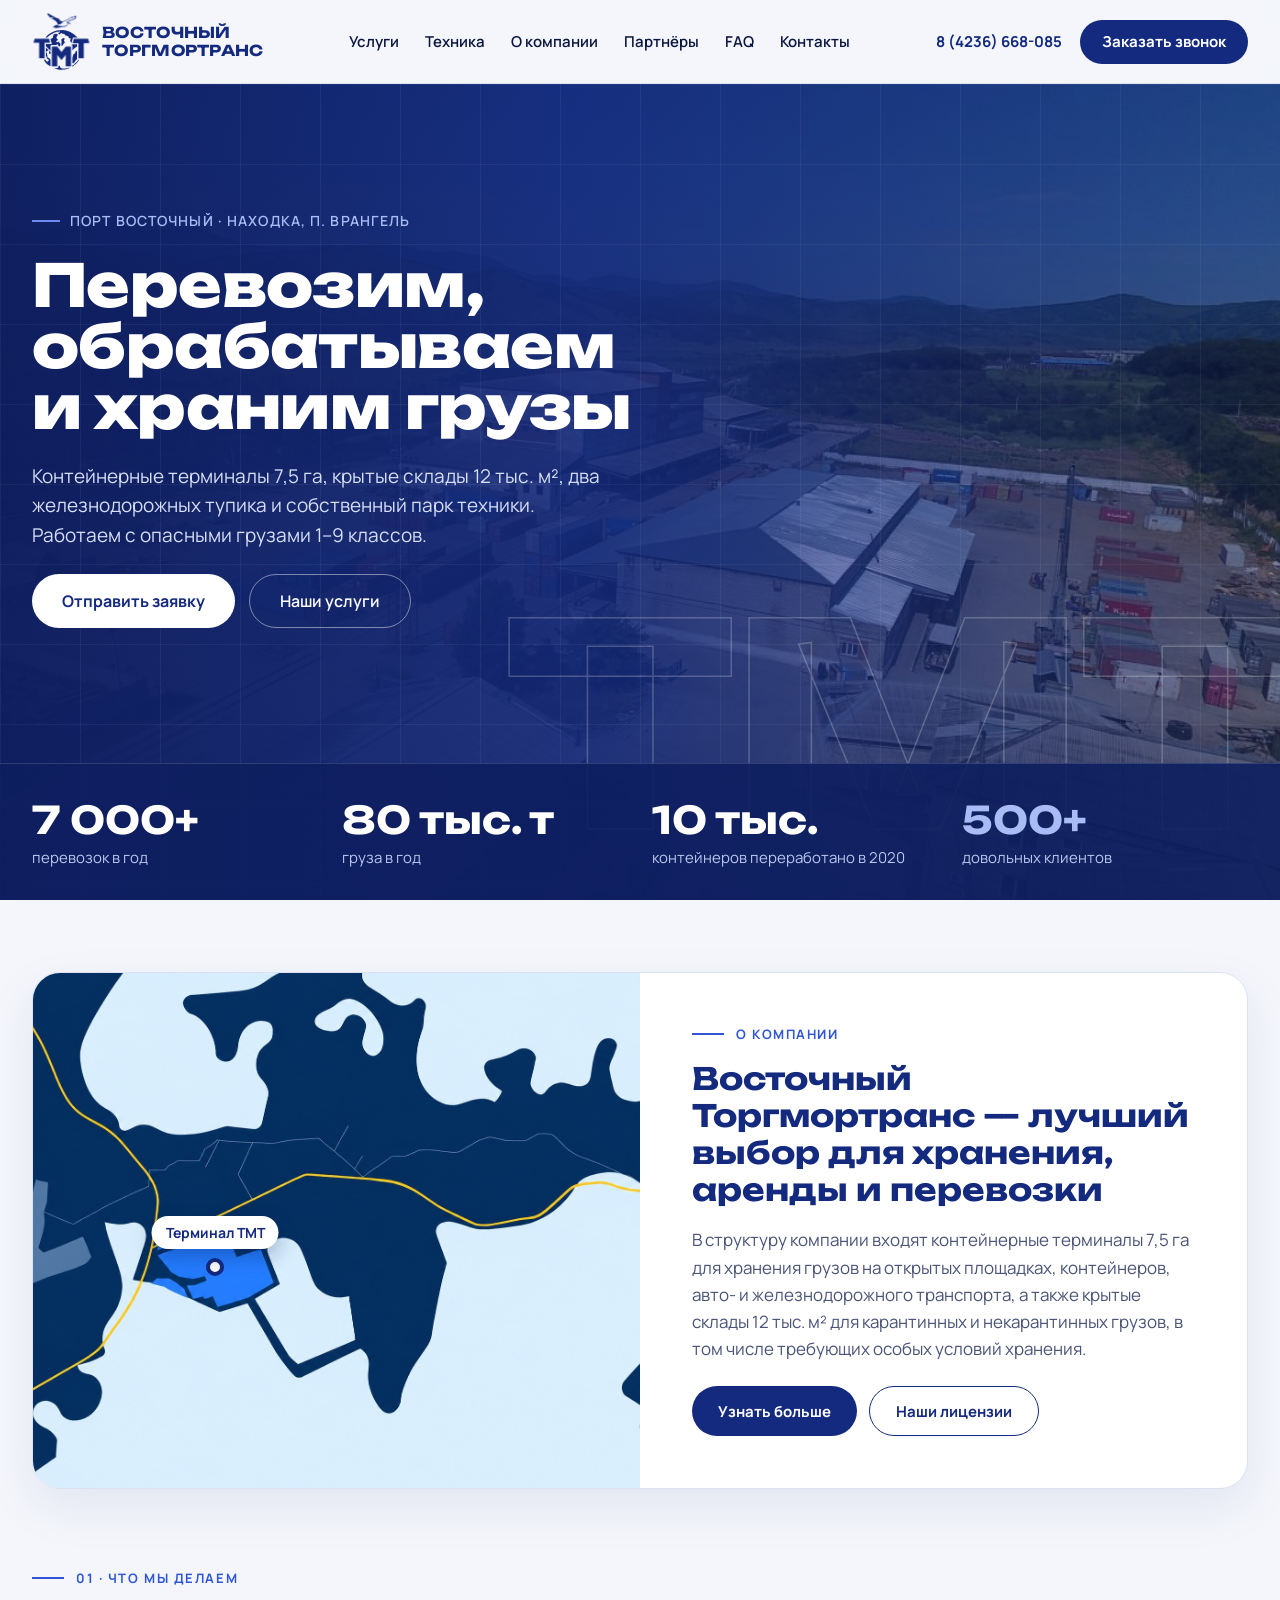
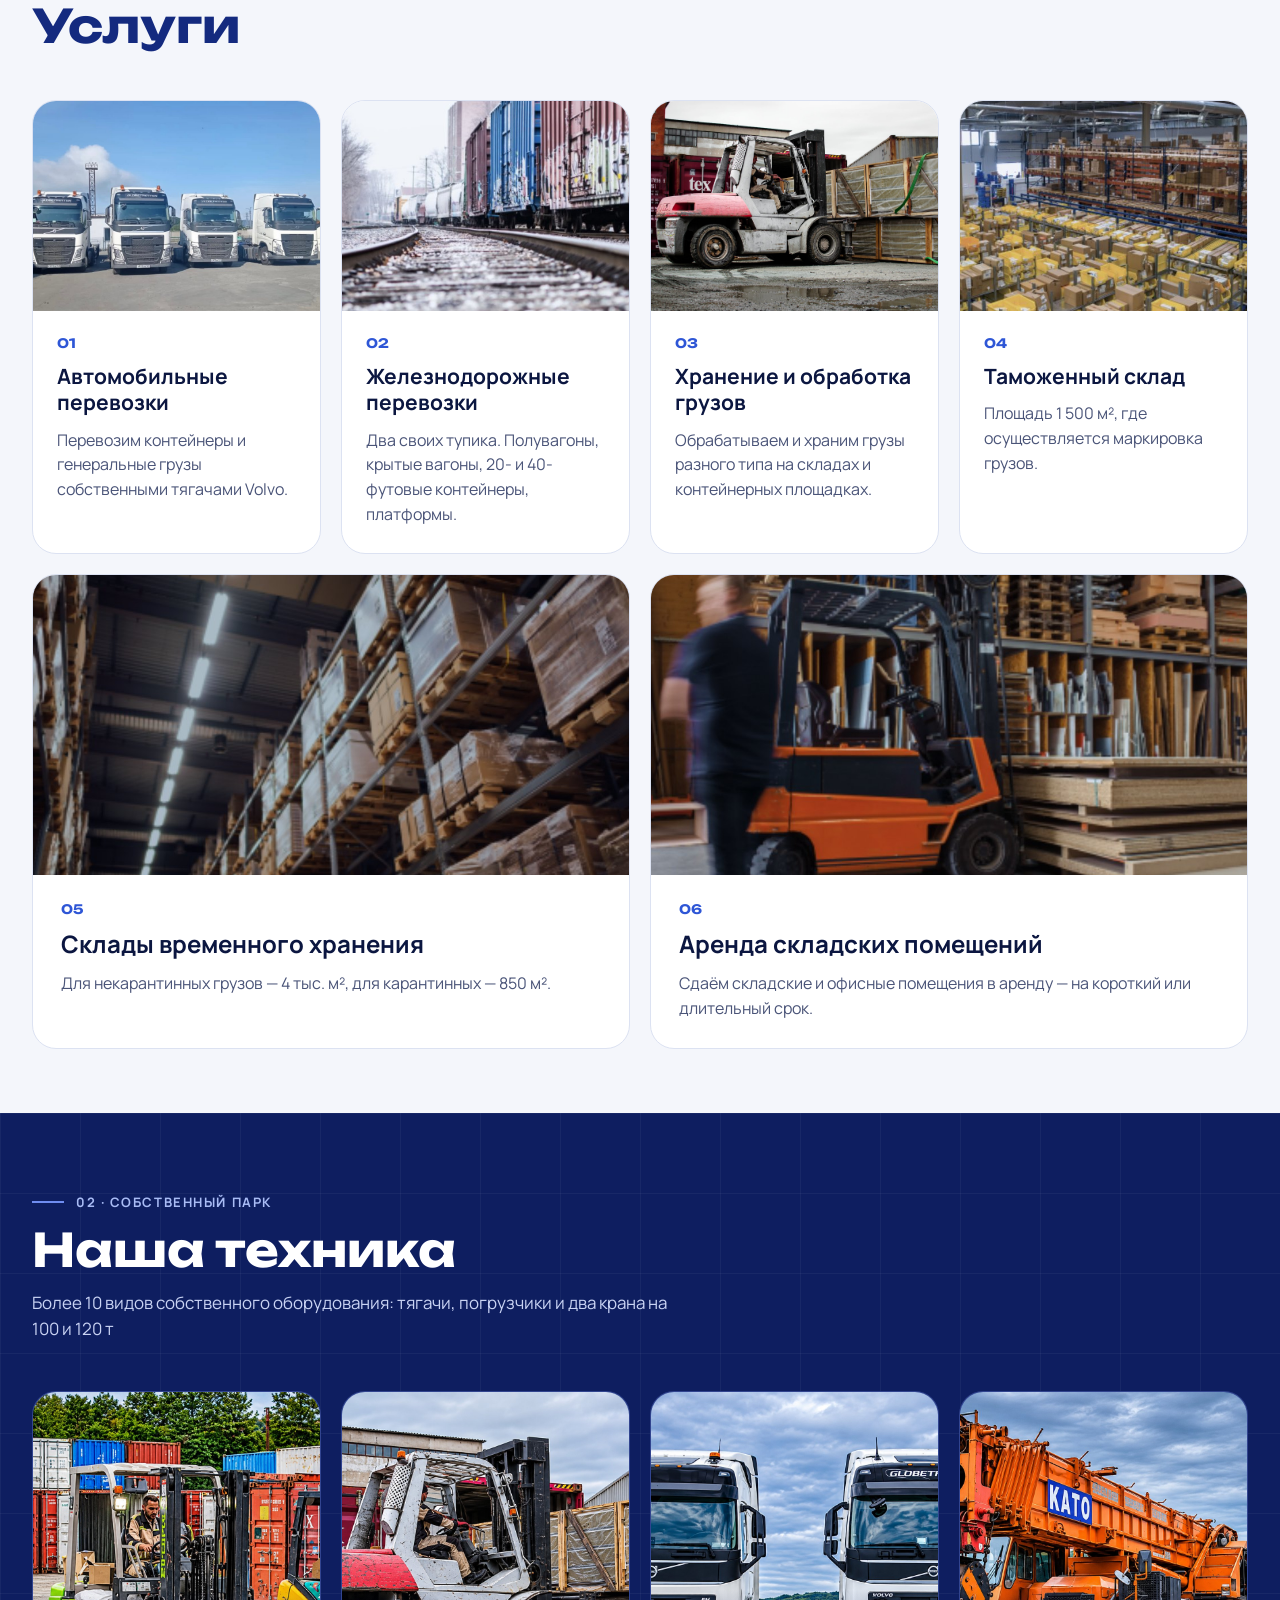
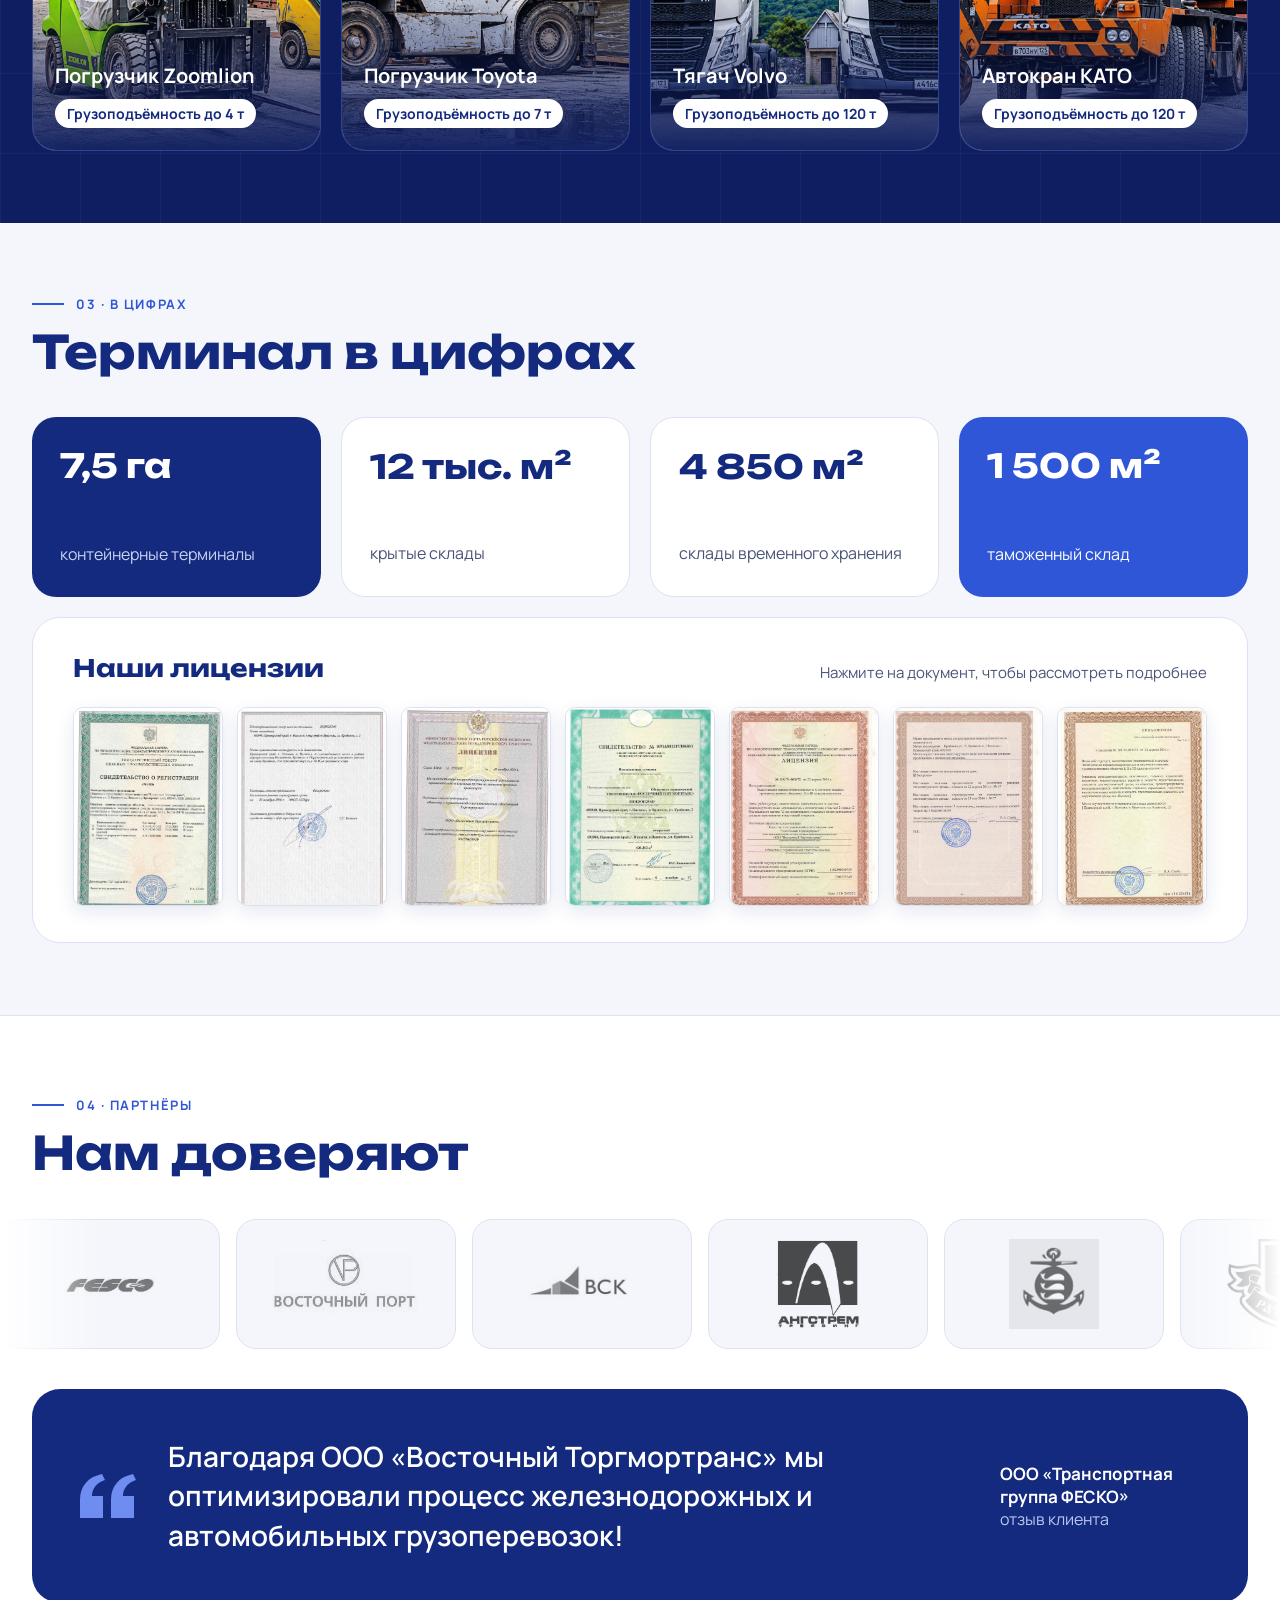
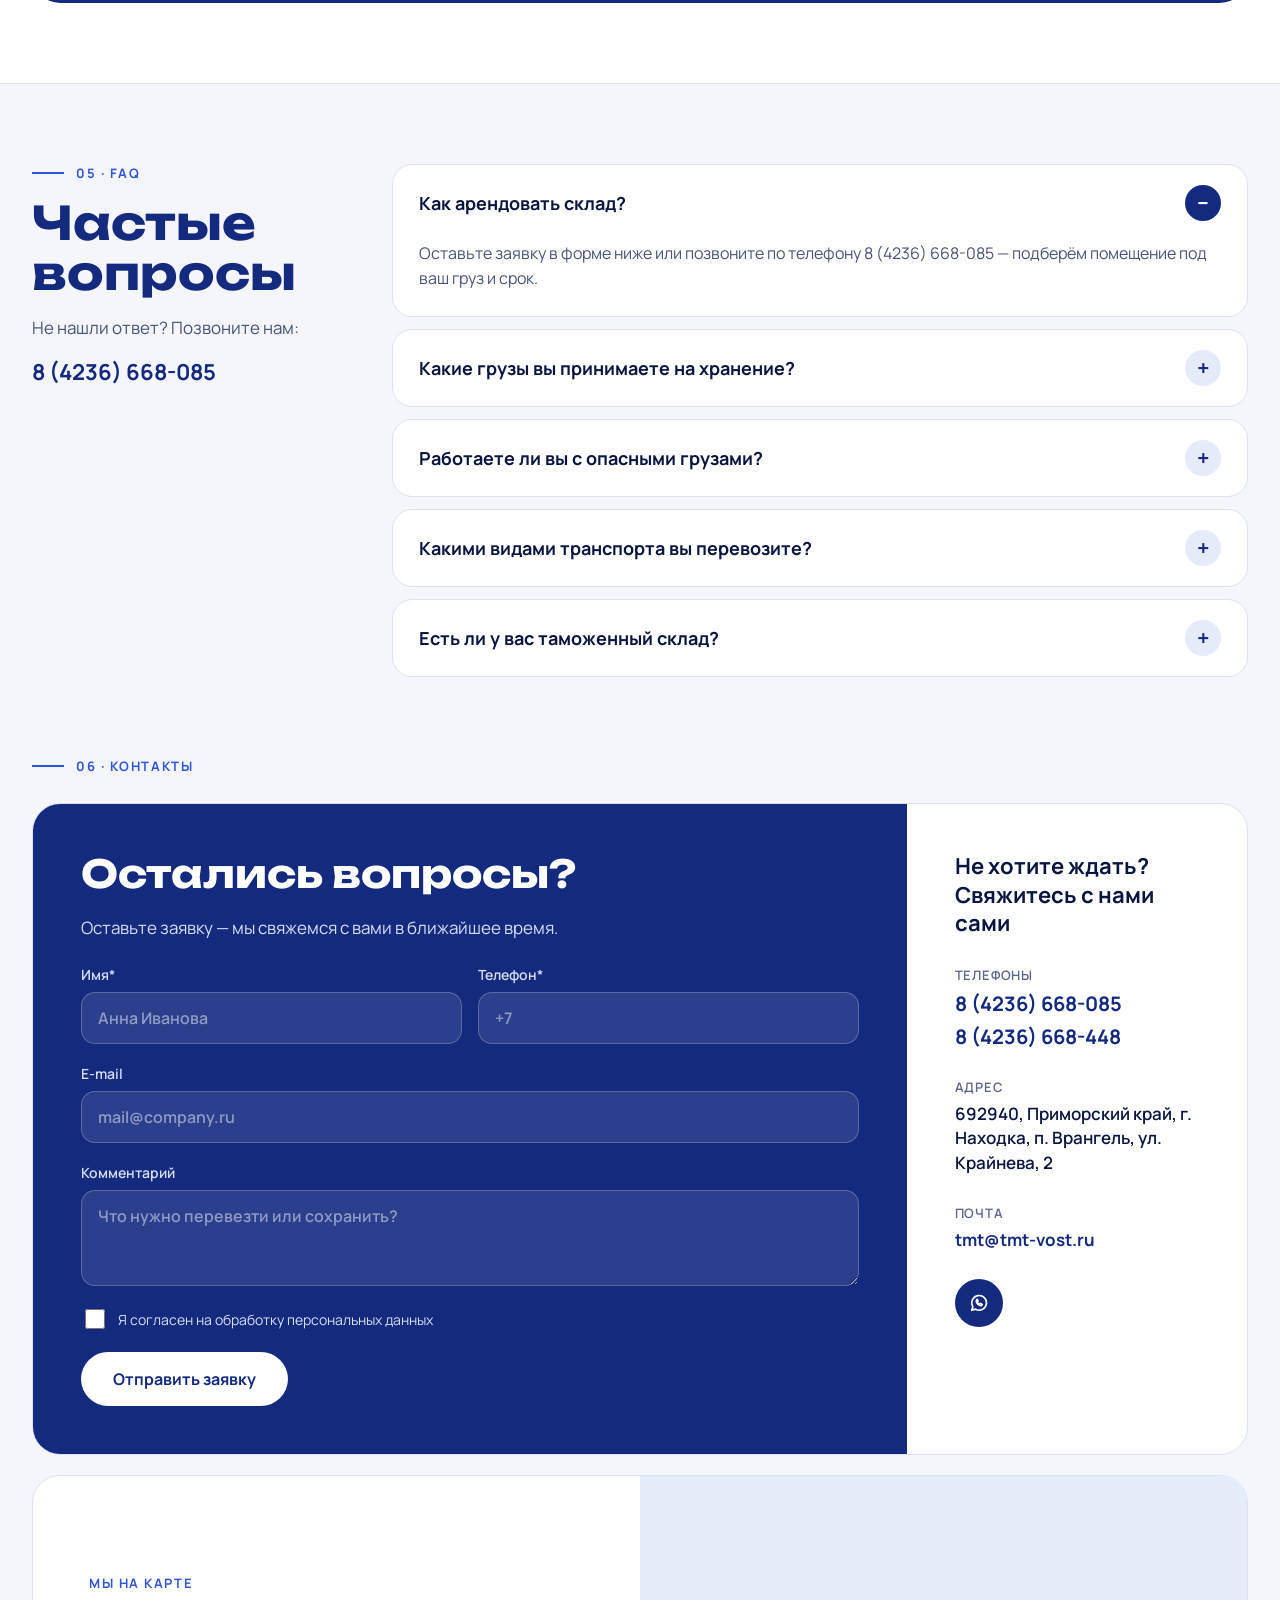
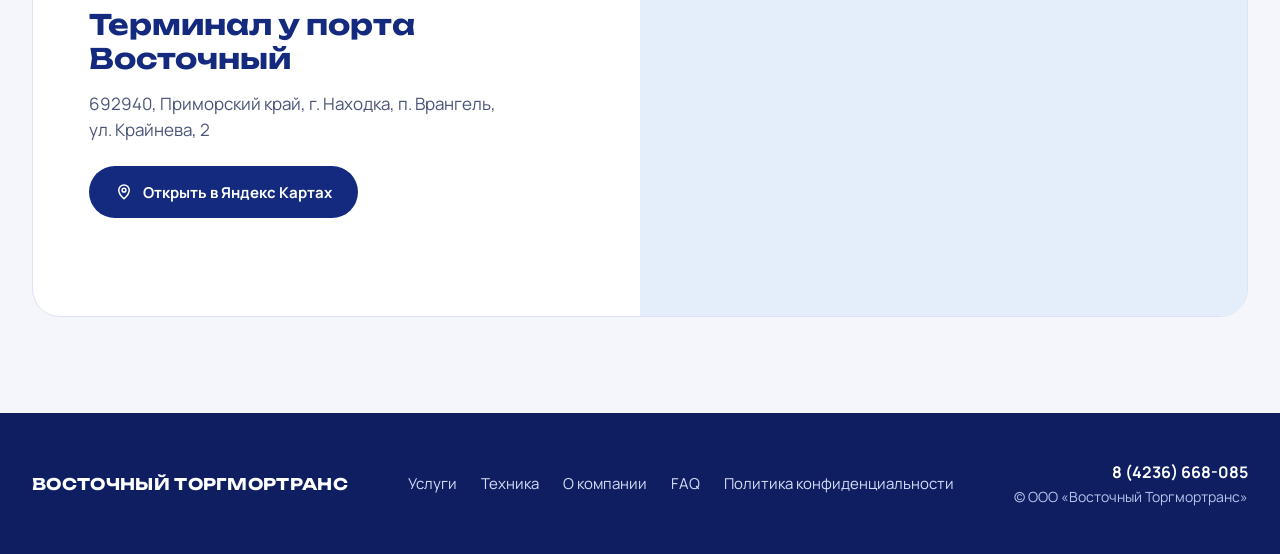
==== commit d4a51bc9: "Add files via upload" ====
--- a/index.html
+++ b/index.html
@@ -44,7 +44,7 @@
 </nav>
 <div style="display: flex; align-items: center; gap: 18px; flex-wrap: wrap">
 <a class="hdr-phone" href="tel:84236668085" style="font-weight: 700; font-size: 15px; color: #142A7F; text-decoration: none; white-space: nowrap">8 (4236) 668-085</a>
-<a href="#contacts" class="btn-b" style="display: inline-flex; align-items: center; min-height: 44px; padding: 0 22px; border-radius: 999px; background: #142A7F; color: #FFFFFF; font-weight: 700; font-size: 15px; text-decoration: none; white-space: nowrap">Заказать звонок</a>
+<button type="button" id="call-open" class="btn-b" style="display: inline-flex; align-items: center; min-height: 44px; padding: 0 22px; border-radius: 999px; border: 0; background: #142A7F; color: #FFFFFF; font: inherit; font-weight: 700; font-size: 15px; white-space: nowrap; cursor: pointer">Заказать звонок</button>
 </div>
 </div>
 </header>
@@ -55,11 +55,11 @@
 <div style="position: absolute; inset: 0; background: linear-gradient(90deg, rgba(14,30,96,0.97) 0%, rgba(20,42,127,0.86) 45%, rgba(20,42,127,0.28) 100%)" aria-hidden="true"></div>
 <div style="position: absolute; inset: 0; background-image: linear-gradient(rgba(255,255,255,0.05) 1px, transparent 1px), linear-gradient(90deg, rgba(255,255,255,0.05) 1px, transparent 1px); background-size: 80px 80px" aria-hidden="true"></div>
 <span aria-hidden="true" style="position: absolute; right: -2vw; bottom: 64px; font-family: 'Unbounded', sans-serif; font-weight: 800; font-size: clamp(8rem, 22vw, 20rem); line-height: 0.8; color: transparent; -webkit-text-stroke: 1.5px rgba(255,255,255,0.22); letter-spacing: -0.02em; pointer-events: none; user-select: none">ТМТ</span>
-<div style="position: relative; max-width: 1280px; margin: 0 auto; padding: 120px 32px 96px">
-<div style="max-width: 720px; display: flex; flex-direction: column; gap: 28px">
+<div class="hero-inner" style="position: relative; width: 100%; box-sizing: border-box; max-width: 1280px; margin: 0 auto; padding: 56px 32px 64px">
+<div style="max-width: 760px; display: flex; flex-direction: column; gap: 24px">
 <p style="margin: 0; display: inline-flex; align-items: center; gap: 10px; font-size: 14px; font-weight: 600; letter-spacing: 0.08em; text-transform: uppercase; color: #A9BCF5">
 <span style="width: 28px; height: 2px; background: #6F8DF0"></span>Порт Восточный · Находка, п. Врангель</p>
-<h1 style="margin: 0; font-family: 'Unbounded', sans-serif; font-weight: 800; font-size: clamp(2.4rem, 5vw, 4.4rem); line-height: 1.04; letter-spacing: -0.01em">Перевозим, обрабатываем и&#160;храним грузы</h1>
+<h1 style="margin: 0; font-family: 'Unbounded', sans-serif; font-weight: 800; font-size: clamp(2.3rem, 4.6vw, 4.2rem); line-height: 1.04; letter-spacing: -0.01em">Перевозим, обрабатываем и&#160;храним грузы</h1>
 <p style="margin: 0; max-width: 580px; font-size: 19px; line-height: 1.55; color: #D6DEF8">Контейнерные терминалы 7,5 га, крытые склады 12 тыс. м², два железнодорожных тупика и собственный парк техники. Работаем с опасными грузами 1–9 классов.</p>
 <div style="display: flex; flex-wrap: wrap; gap: 14px">
 <a href="#contacts" class="btn-w" style="display: inline-flex; align-items: center; min-height: 54px; padding: 0 30px; border-radius: 999px; background: #FFFFFF; color: #142A7F; font-weight: 700; font-size: 16px; text-decoration: none">Отправить заявку</a>
@@ -77,124 +77,130 @@
 </div>
 </section>
 
+<!-- ABOUT CARD -->
+<section id="about" style="scroll-margin-top: 90px; max-width: 1280px; margin: 0 auto; padding: 72px 32px 0">
+<div style="display: grid; grid-template-columns: repeat(auto-fit, minmax(min(100%, 440px), 1fr)); background: #FFFFFF; border: 1px solid #DCE2F2; border-radius: 28px; overflow: hidden; box-shadow: 0 18px 50px rgba(20,42,127,0.08)">
+<div style="position: relative; min-height: 340px; background: #E4EEFB; overflow: hidden">
+<img src="assets/img/about-map.jpg" alt="Схема: терминал ТМТ у бухты Врангель" style="position: absolute; inset: 0; width: 100%; height: 100%; object-fit: cover; object-position: 30% 57%; display: block">
+<span aria-hidden="true" style="position: absolute; left: 30%; top: 57%; width: 0; height: 0"><span class="map-pulse-dot" style="position: absolute; left: -9px; top: -9px; width: 18px; height: 18px; border-radius: 50%; background: #FFFFFF; border: 4px solid #142A7F; box-sizing: border-box"></span><span style="position: absolute; left: 0; bottom: 18px; transform: translateX(-50%); padding: 7px 14px; border-radius: 999px; background: #FFFFFF; color: #142A7F; font-size: 14px; font-weight: 700; white-space: nowrap; box-shadow: 0 8px 20px rgba(14,30,96,0.3)">Терминал ТМТ</span></span>
+</div>
+<div style="padding: clamp(28px, 5vw, 52px); display: flex; flex-direction: column; justify-content: center; gap: 18px">
+<p style="margin: 0; display: flex; align-items: center; gap: 12px; font-size: 13px; font-weight: 700; letter-spacing: 0.12em; text-transform: uppercase; color: #2E56D6"><span style="width: 32px; height: 2px; background: #2E56D6"></span>О компании</p>
+<h2 style="margin: 0; font-family: 'Unbounded', sans-serif; font-weight: 700; font-size: clamp(1.5rem, 2.4vw, 2.1rem); line-height: 1.2; color: #142A7F">Восточный Торгмортранс — лучший выбор для хранения, аренды и перевозки</h2>
+<p style="margin: 0; font-size: 17px; line-height: 1.6; color: #4A5478">В структуру компании входят контейнерные терминалы 7,5 га для хранения грузов на открытых площадках, контейнеров, авто- и железнодорожного транспорта, а также крытые склады 12 тыс. м² для карантинных и некарантинных грузов, в том числе требующих особых условий хранения.</p>
+<div style="display: flex; flex-wrap: wrap; gap: 12px; margin-top: 6px">
+<button type="button" id="about-open" class="btn-b" style="display: inline-flex; align-items: center; min-height: 50px; padding: 0 26px; border-radius: 999px; border: 0; background: #142A7F; color: #FFFFFF; font: inherit; font-weight: 700; font-size: 15px; cursor: pointer">Узнать больше</button>
+<a href="#licenses" style="display: inline-flex; align-items: center; min-height: 50px; padding: 0 26px; border-radius: 999px; border: 1.5px solid #142A7F; color: #142A7F; font-weight: 700; font-size: 15px; text-decoration: none">Наши лицензии</a>
+</div>
+</div>
+</div>
+</section>
+
 <!-- SERVICES -->
-<section id="services" style="max-width: 1280px; margin: 0 auto; padding: 112px 32px 40px">
+<section id="services" style="max-width: 1280px; margin: 0 auto; padding: 80px 32px 0">
 <div style="display: flex; flex-direction: column; gap: 14px; margin-bottom: 48px">
 <p style="margin: 0; display: flex; align-items: center; gap: 12px; font-size: 13px; font-weight: 700; letter-spacing: 0.12em; text-transform: uppercase; color: #2E56D6"><span style="width: 32px; height: 2px; background: #2E56D6"></span>01 · Что мы делаем</p>
 <h2 style="margin: 0; font-family: 'Unbounded', sans-serif; font-weight: 700; font-size: clamp(2rem, 3.6vw, 3.2rem); line-height: 1.1; color: #142A7F">Услуги</h2>
 </div>
 <div style="display: grid; grid-template-columns: repeat(auto-fit, minmax(260px, 1fr)); gap: 20px">
 
-<a href="#contacts" class="svc" style="display: flex; flex-direction: column; background: #FFFFFF; border-radius: 24px; overflow: hidden; text-decoration: none; color: #0B1640; border: 1px solid #DCE2F2">
-<div style="height: 210px; overflow: hidden"><img class="card-img" src="assets/img/service-auto.jpg" alt="Автомобильные перевозки" style="width: 100%; height: 100%; object-fit: cover; display: block"></div>
+<div class="svc" style="display: flex; flex-direction: column; background: #FFFFFF; border-radius: 24px; overflow: hidden; color: #0B1640; border: 1px solid #DCE2F2">
+<div style="height: 210px; overflow: hidden; background: #DCE2F2"><img class="card-img" src="assets/img/service-auto.jpg" alt="Автомобильные перевозки" style="width: 100%; height: 100%; object-fit: cover; display: block"></div>
 <div style="padding: 24px 24px 26px; display: flex; flex-direction: column; gap: 12px; flex: 1">
 <span style="font-family: 'Unbounded', sans-serif; font-size: 13px; font-weight: 700; color: #2E56D6">01</span>
 <h3 style="margin: 0; font-size: 21px; font-weight: 700; line-height: 1.25">Автомобильные перевозки</h3>
-<p style="margin: 0; font-size: 16px; line-height: 1.55; color: #4A5478; flex: 1">Перевозим контейнеры и генеральные грузы собственными тягачами Volvo.</p>
-<span class="more" style="font-weight: 700; font-size: 15px">Узнать больше →</span>
-</div>
-</a>
-
-<a href="#contacts" class="svc" style="display: flex; flex-direction: column; background: #FFFFFF; border-radius: 24px; overflow: hidden; text-decoration: none; color: #0B1640; border: 1px solid #DCE2F2">
-<div style="height: 210px; overflow: hidden"><img class="card-img" src="assets/img/service-rail.jpg" alt="Железнодорожные перевозки" style="width: 100%; height: 100%; object-fit: cover; display: block"></div>
+<p style="margin: 0; font-size: 16px; line-height: 1.55; color: #4A5478; flex: 1">Перевозим контейнеры и генеральные грузы собственными тягачами Volvo.</p></div>
+</div>
+
+<div class="svc" style="display: flex; flex-direction: column; background: #FFFFFF; border-radius: 24px; overflow: hidden; color: #0B1640; border: 1px solid #DCE2F2">
+<div style="height: 210px; overflow: hidden; background: #DCE2F2"><img class="card-img" src="assets/img/service-rail.jpg" alt="Железнодорожные перевозки" style="width: 100%; height: 100%; object-fit: cover; display: block"></div>
 <div style="padding: 24px 24px 26px; display: flex; flex-direction: column; gap: 12px; flex: 1">
 <span style="font-family: 'Unbounded', sans-serif; font-size: 13px; font-weight: 700; color: #2E56D6">02</span>
 <h3 style="margin: 0; font-size: 21px; font-weight: 700; line-height: 1.25">Железнодорожные перевозки</h3>
-<p style="margin: 0; font-size: 16px; line-height: 1.55; color: #4A5478; flex: 1">Два своих тупика. Полувагоны, крытые вагоны, 20- и 40-футовые контейнеры, платформы.</p>
-<span class="more" style="font-weight: 700; font-size: 15px">Узнать больше →</span>
-</div>
-</a>
-
-<a href="#contacts" class="svc" style="display: flex; flex-direction: column; background: #FFFFFF; border-radius: 24px; overflow: hidden; text-decoration: none; color: #0B1640; border: 1px solid #DCE2F2">
-<div style="height: 210px; overflow: hidden"><img class="card-img" src="assets/img/service-storage.jpg" alt="Хранение и обработка грузов" style="width: 100%; height: 100%; object-fit: cover; display: block"></div>
+<p style="margin: 0; font-size: 16px; line-height: 1.55; color: #4A5478; flex: 1">Два своих тупика. Полувагоны, крытые вагоны, 20- и 40-футовые контейнеры, платформы.</p></div>
+</div>
+
+<div class="svc" style="display: flex; flex-direction: column; background: #FFFFFF; border-radius: 24px; overflow: hidden; color: #0B1640; border: 1px solid #DCE2F2">
+<div style="height: 210px; overflow: hidden; background: #DCE2F2"><img class="card-img" src="assets/img/service-storage.jpg" alt="Хранение и обработка грузов" style="width: 100%; height: 100%; object-fit: cover; display: block"></div>
 <div style="padding: 24px 24px 26px; display: flex; flex-direction: column; gap: 12px; flex: 1">
 <span style="font-family: 'Unbounded', sans-serif; font-size: 13px; font-weight: 700; color: #2E56D6">03</span>
 <h3 style="margin: 0; font-size: 21px; font-weight: 700; line-height: 1.25">Хранение и обработка грузов</h3>
-<p style="margin: 0; font-size: 16px; line-height: 1.55; color: #4A5478; flex: 1">Обрабатываем и храним грузы разного типа на складах и контейнерных площадках.</p>
-<span class="more" style="font-weight: 700; font-size: 15px">Узнать больше →</span>
-</div>
-</a>
-
-<a href="#contacts" class="svc" style="display: flex; flex-direction: column; background: #FFFFFF; border-radius: 24px; overflow: hidden; text-decoration: none; color: #0B1640; border: 1px solid #DCE2F2">
-<div style="height: 210px; overflow: hidden"><img class="card-img" src="assets/img/service-customs.jpg" alt="Таможенный склад" style="width: 100%; height: 100%; object-fit: cover; display: block"></div>
+<p style="margin: 0; font-size: 16px; line-height: 1.55; color: #4A5478; flex: 1">Обрабатываем и храним грузы разного типа на складах и контейнерных площадках.</p></div>
+</div>
+
+<div class="svc" style="display: flex; flex-direction: column; background: #FFFFFF; border-radius: 24px; overflow: hidden; color: #0B1640; border: 1px solid #DCE2F2">
+<div style="height: 210px; overflow: hidden; background: #DCE2F2"><img class="card-img" src="assets/img/service-customs.jpg" alt="Таможенный склад" style="width: 100%; height: 100%; object-fit: cover; display: block"></div>
 <div style="padding: 24px 24px 26px; display: flex; flex-direction: column; gap: 12px; flex: 1">
 <span style="font-family: 'Unbounded', sans-serif; font-size: 13px; font-weight: 700; color: #2E56D6">04</span>
 <h3 style="margin: 0; font-size: 21px; font-weight: 700; line-height: 1.25">Таможенный склад</h3>
-<p style="margin: 0; font-size: 16px; line-height: 1.55; color: #4A5478; flex: 1">Площадь 1 500 м², где осуществляется маркировка грузов.</p>
-<span class="more" style="font-weight: 700; font-size: 15px">Узнать больше →</span>
-</div>
-</a>
+<p style="margin: 0; font-size: 16px; line-height: 1.55; color: #4A5478; flex: 1">Площадь 1 500 м², где осуществляется маркировка грузов.</p></div>
+</div>
 
 </div>
 <div style="margin-top: 20px; display: grid; grid-template-columns: repeat(auto-fit, minmax(min(100%, 440px), 1fr)); gap: 20px">
 
-<a href="#contacts" class="svc" style="display: flex; flex-direction: column; background: #FFFFFF; border-radius: 24px; overflow: hidden; text-decoration: none; color: #0B1640; border: 1px solid #DCE2F2">
-<div style="height: 300px; overflow: hidden"><img class="card-img" src="assets/img/service-svh.jpg" alt="Склады временного хранения" style="width: 100%; height: 100%; object-fit: cover; display: block"></div>
+<div class="svc" style="display: flex; flex-direction: column; background: #FFFFFF; border-radius: 24px; overflow: hidden; color: #0B1640; border: 1px solid #DCE2F2">
+<div style="height: 300px; overflow: hidden; background: #DCE2F2"><img class="card-img" src="assets/img/service-svh.jpg" alt="Склады временного хранения" style="width: 100%; height: 100%; object-fit: cover; display: block"></div>
 <div style="padding: 26px 28px 28px; display: flex; flex-direction: column; gap: 12px; flex: 1">
 <span style="font-family: 'Unbounded', sans-serif; font-size: 13px; font-weight: 700; color: #2E56D6">05</span>
 <h3 style="margin: 0; font-size: 24px; font-weight: 700; line-height: 1.25">Склады временного хранения</h3>
-<p style="margin: 0; font-size: 16px; line-height: 1.55; color: #4A5478; flex: 1">Для некарантинных грузов — 4 тыс. м², для карантинных — 850 м².</p>
-<span class="more" style="font-weight: 700; font-size: 15px">Узнать больше →</span>
-</div>
-</a>
-
-<a href="#contacts" class="svc" style="display: flex; flex-direction: column; background: #FFFFFF; border-radius: 24px; overflow: hidden; text-decoration: none; color: #0B1640; border: 1px solid #DCE2F2">
-<div style="height: 300px; overflow: hidden"><img class="card-img" src="assets/img/service-rent.jpg" alt="Аренда складских помещений" style="width: 100%; height: 100%; object-fit: cover; display: block"></div>
+<p style="margin: 0; font-size: 16px; line-height: 1.55; color: #4A5478; flex: 1">Для некарантинных грузов — 4 тыс. м², для карантинных — 850 м².</p></div>
+</div>
+
+<div class="svc" style="display: flex; flex-direction: column; background: #FFFFFF; border-radius: 24px; overflow: hidden; color: #0B1640; border: 1px solid #DCE2F2">
+<div style="height: 300px; overflow: hidden; background: #DCE2F2"><img class="card-img" src="assets/img/service-rent.jpg" alt="Аренда складских помещений" style="width: 100%; height: 100%; object-fit: cover; display: block"></div>
 <div style="padding: 26px 28px 28px; display: flex; flex-direction: column; gap: 12px; flex: 1">
 <span style="font-family: 'Unbounded', sans-serif; font-size: 13px; font-weight: 700; color: #2E56D6">06</span>
 <h3 style="margin: 0; font-size: 24px; font-weight: 700; line-height: 1.25">Аренда складских помещений</h3>
-<p style="margin: 0; font-size: 16px; line-height: 1.55; color: #4A5478; flex: 1">Сдаём складские и офисные помещения в аренду — на короткий или длительный срок.</p>
-<span class="more" style="font-weight: 700; font-size: 15px">Узнать больше →</span>
-</div>
-</a>
+<p style="margin: 0; font-size: 16px; line-height: 1.55; color: #4A5478; flex: 1">Сдаём складские и офисные помещения в аренду — на короткий или длительный срок.</p></div>
+</div>
 
 </div>
 </section>
 
 <!-- FLEET -->
-<section id="fleet" style="margin-top: 80px; background: #0E1E60; color: #FFFFFF; position: relative; overflow: hidden">
+<section id="fleet" style="margin-top: 64px; background: #0E1E60; color: #FFFFFF; position: relative; overflow: hidden">
 <div style="position: absolute; inset: 0; background-image: linear-gradient(rgba(255,255,255,0.045) 1px, transparent 1px), linear-gradient(90deg, rgba(255,255,255,0.045) 1px, transparent 1px); background-size: 80px 80px" aria-hidden="true"></div>
-<div style="position: relative; max-width: 1280px; margin: 0 auto; padding: 96px 32px">
+<div style="position: relative; max-width: 1280px; margin: 0 auto; padding: 80px 32px 72px">
 <div style="display: flex; flex-wrap: wrap; justify-content: space-between; align-items: flex-end; gap: 20px; margin-bottom: 48px">
 <div style="display: flex; flex-direction: column; gap: 14px; max-width: 640px">
 <p style="margin: 0; display: flex; align-items: center; gap: 12px; font-size: 13px; font-weight: 700; letter-spacing: 0.12em; text-transform: uppercase; color: #A9BCF5"><span style="width: 32px; height: 2px; background: #6F8DF0"></span>02 · Собственный парк</p>
 <h2 style="margin: 0; font-family: 'Unbounded', sans-serif; font-weight: 700; font-size: clamp(2rem, 3.6vw, 3.2rem); line-height: 1.1">Наша техника</h2>
 <p style="margin: 0; font-size: 17px; line-height: 1.55; color: #C9D3F3">Более 10 видов собственного оборудования: тягачи, погрузчики и два крана на 100 и 120 т</p>
 </div>
-<a href="#contacts" class="btn-w" style="display: inline-flex; align-items: center; min-height: 48px; padding: 0 24px; border-radius: 999px; background: #FFFFFF; color: #142A7F; font-weight: 700; font-size: 15px; text-decoration: none">Вся техника</a>
 </div>
 <div style="display: grid; grid-template-columns: repeat(auto-fit, minmax(min(100%, 260px), 1fr)); gap: 20px">
 
 <div class="fleet-card" style="position: relative; border-radius: 24px; overflow: hidden; height: 360px; background: #142A7F; border: 1px solid rgba(255,255,255,0.12)">
 <img src="assets/img/fleet-zoomlion.jpg" alt="Погрузчик Zoomlion" style="width: 100%; height: 100%; object-fit: cover; display: block">
-<div style="position: absolute; left: 0; right: 0; bottom: 0; padding: 72px 22px 22px; background: linear-gradient(to top, rgba(14,30,96,0.96), rgba(14,30,96,0))">
-<p style="margin: 0 0 10px; font-size: 20px; font-weight: 700; color: #FFFFFF">Погрузчик Zoomlion</p>
-<p style="margin: 0; display: inline-flex; padding: 5px 12px; border-radius: 999px; background: #FFFFFF; color: #142A7F; font-size: 14px; font-weight: 700">до 4 т</p>
-</div>
+<span style="position: absolute; left: 0; right: 0; bottom: 0; padding: 72px 22px 22px; display: flex; flex-direction: column; align-items: flex-start; gap: 10px; background: linear-gradient(to top, rgba(14,30,96,0.96), rgba(14,30,96,0))">
+<span style="font-size: 20px; font-weight: 700; color: #FFFFFF">Погрузчик Zoomlion</span>
+<span class="cap" style="display: inline-flex; padding: 5px 12px; border-radius: 999px; background: #FFFFFF; color: #142A7F; font-size: 14px; font-weight: 700">Грузоподъёмность до 4 т</span>
+</span>
 </div>
 
 <div class="fleet-card" style="position: relative; border-radius: 24px; overflow: hidden; height: 360px; background: #142A7F; border: 1px solid rgba(255,255,255,0.12)">
 <img src="assets/img/fleet-toyota.jpg" alt="Погрузчик Toyota" style="width: 100%; height: 100%; object-fit: cover; display: block">
-<div style="position: absolute; left: 0; right: 0; bottom: 0; padding: 72px 22px 22px; background: linear-gradient(to top, rgba(14,30,96,0.96), rgba(14,30,96,0))">
-<p style="margin: 0 0 10px; font-size: 20px; font-weight: 700; color: #FFFFFF">Погрузчик Toyota</p>
-<p style="margin: 0; display: inline-flex; padding: 5px 12px; border-radius: 999px; background: #FFFFFF; color: #142A7F; font-size: 14px; font-weight: 700">до 7 т</p>
-</div>
+<span style="position: absolute; left: 0; right: 0; bottom: 0; padding: 72px 22px 22px; display: flex; flex-direction: column; align-items: flex-start; gap: 10px; background: linear-gradient(to top, rgba(14,30,96,0.96), rgba(14,30,96,0))">
+<span style="font-size: 20px; font-weight: 700; color: #FFFFFF">Погрузчик Toyota</span>
+<span class="cap" style="display: inline-flex; padding: 5px 12px; border-radius: 999px; background: #FFFFFF; color: #142A7F; font-size: 14px; font-weight: 700">Грузоподъёмность до 7 т</span>
+</span>
 </div>
 
 <div class="fleet-card" style="position: relative; border-radius: 24px; overflow: hidden; height: 360px; background: #142A7F; border: 1px solid rgba(255,255,255,0.12)">
 <img src="assets/img/fleet-volvo.jpg" alt="Тягач Volvo" style="width: 100%; height: 100%; object-fit: cover; display: block">
-<div style="position: absolute; left: 0; right: 0; bottom: 0; padding: 72px 22px 22px; background: linear-gradient(to top, rgba(14,30,96,0.96), rgba(14,30,96,0))">
-<p style="margin: 0 0 10px; font-size: 20px; font-weight: 700; color: #FFFFFF">Тягач Volvo</p>
-<p style="margin: 0; display: inline-flex; padding: 5px 12px; border-radius: 999px; background: #FFFFFF; color: #142A7F; font-size: 14px; font-weight: 700">до 120 т</p>
-</div>
+<span style="position: absolute; left: 0; right: 0; bottom: 0; padding: 72px 22px 22px; display: flex; flex-direction: column; align-items: flex-start; gap: 10px; background: linear-gradient(to top, rgba(14,30,96,0.96), rgba(14,30,96,0))">
+<span style="font-size: 20px; font-weight: 700; color: #FFFFFF">Тягач Volvo</span>
+<span class="cap" style="display: inline-flex; padding: 5px 12px; border-radius: 999px; background: #FFFFFF; color: #142A7F; font-size: 14px; font-weight: 700">Грузоподъёмность до 120 т</span>
+</span>
 </div>
 
 <div class="fleet-card" style="position: relative; border-radius: 24px; overflow: hidden; height: 360px; background: #142A7F; border: 1px solid rgba(255,255,255,0.12)">
 <img src="assets/img/fleet-kato.jpg" alt="Автокран KATO" style="width: 100%; height: 100%; object-fit: cover; display: block">
-<div style="position: absolute; left: 0; right: 0; bottom: 0; padding: 72px 22px 22px; background: linear-gradient(to top, rgba(14,30,96,0.96), rgba(14,30,96,0))">
-<p style="margin: 0 0 10px; font-size: 20px; font-weight: 700; color: #FFFFFF">Автокран KATO</p>
-<p style="margin: 0; display: inline-flex; padding: 5px 12px; border-radius: 999px; background: #FFFFFF; color: #142A7F; font-size: 14px; font-weight: 700">до 120 т</p>
-</div>
+<span style="position: absolute; left: 0; right: 0; bottom: 0; padding: 72px 22px 22px; display: flex; flex-direction: column; align-items: flex-start; gap: 10px; background: linear-gradient(to top, rgba(14,30,96,0.96), rgba(14,30,96,0))">
+<span style="font-size: 20px; font-weight: 700; color: #FFFFFF">Автокран KATO</span>
+<span class="cap" style="display: inline-flex; padding: 5px 12px; border-radius: 999px; background: #FFFFFF; color: #142A7F; font-size: 14px; font-weight: 700">Грузоподъёмность до 120 т</span>
+</span>
 </div>
 
 </div>
@@ -202,10 +208,10 @@
 </section>
 
 <!-- ABOUT -->
-<section id="about" style="max-width: 1280px; margin: 0 auto; padding: 112px 32px 40px; display: flex; flex-direction: column; gap: 20px">
-<div style="display: flex; flex-direction: column; gap: 14px; margin-bottom: 28px">
-<p style="margin: 0; display: flex; align-items: center; gap: 12px; font-size: 13px; font-weight: 700; letter-spacing: 0.12em; text-transform: uppercase; color: #2E56D6"><span style="width: 32px; height: 2px; background: #2E56D6"></span>03 · О компании</p>
-<h2 style="margin: 0; max-width: 820px; font-family: 'Unbounded', sans-serif; font-weight: 700; font-size: clamp(2rem, 3.6vw, 3.2rem); line-height: 1.1; color: #142A7F">Лучший выбор для хранения, аренды и перевозки</h2>
+<section id="numbers" style="max-width: 1280px; margin: 0 auto; padding: 72px 32px 0; display: flex; flex-direction: column; gap: 20px">
+<div style="display: flex; flex-direction: column; gap: 14px; margin-bottom: 20px">
+<p style="margin: 0; display: flex; align-items: center; gap: 12px; font-size: 13px; font-weight: 700; letter-spacing: 0.12em; text-transform: uppercase; color: #2E56D6"><span style="width: 32px; height: 2px; background: #2E56D6"></span>03 · В цифрах</p>
+<h2 style="margin: 0; max-width: 820px; font-family: 'Unbounded', sans-serif; font-weight: 700; font-size: clamp(2rem, 3.6vw, 3.2rem); line-height: 1.1; color: #142A7F">Терминал в цифрах</h2>
 </div>
 <div style="display: grid; grid-template-columns: repeat(auto-fit, minmax(min(100%, 260px), 1fr)); gap: 20px">
 <div style="background: #142A7F; border-radius: 24px; padding: 32px 28px; display: flex; flex-direction: column; justify-content: space-between; gap: 28px; min-height: 180px"><span style="font-family: 'Unbounded', sans-serif; font-weight: 700; font-size: clamp(1.8rem, 2.6vw, 2.4rem); line-height: 1; white-space: nowrap; color: #FFFFFF">7,5 га</span><span style="font-size: 16px; line-height: 1.4; color: #C9D3F3">контейнерные терминалы</span></div>
@@ -214,7 +220,12 @@
 <div style="background: #2E56D6; border-radius: 24px; padding: 32px 28px; display: flex; flex-direction: column; justify-content: space-between; gap: 28px; min-height: 180px"><span style="font-family: 'Unbounded', sans-serif; font-weight: 700; font-size: clamp(1.8rem, 2.6vw, 2.4rem); line-height: 1; white-space: nowrap; color: #FFFFFF">1 500 м²</span><span style="font-size: 16px; line-height: 1.4; color: #FFFFFF">таможенный склад</span></div>
 </div>
 
-<div style="background: #FFFFFF; border: 1px solid #DCE2F2; border-radius: 28px; padding: clamp(24px, 5vw, 44px) clamp(20px, 4vw, 40px); display: grid; grid-template-columns: repeat(auto-fit, minmax(min(100%, 300px), 1fr)); gap: 36px 40px">
+<!-- ABOUT DETAILS (moved into the «Узнать больше» window) -->
+<div id="about-modal" hidden role="dialog" aria-modal="true" aria-labelledby="about-title" style="position: fixed; inset: 0; z-index: 95; background: rgba(8,16,52,0.7); display: flex; align-items: flex-start; justify-content: center; padding: 40px 20px; box-sizing: border-box; overflow-y: auto">
+<div style="position: relative; width: 100%; max-width: 980px; margin: auto 0; background: #FFFFFF; border-radius: 28px; padding: clamp(28px, 5vw, 52px); box-shadow: 0 30px 80px rgba(8,16,52,0.4); display: flex; flex-direction: column; gap: 28px; color: #0B1640">
+<button type="button" id="about-close" aria-label="Закрыть" style="position: absolute; top: 18px; right: 18px; width: 44px; height: 44px; border-radius: 50%; border: 0; background: #E6EBF9; color: #142A7F; font-size: 24px; line-height: 1; cursor: pointer">×</button>
+<h2 id="about-title" style="margin: 0; padding-right: 48px; font-family: 'Unbounded', sans-serif; font-weight: 700; font-size: clamp(1.4rem, 2.6vw, 2rem); line-height: 1.2; color: #142A7F">Восточный Торгмортранс — лучший выбор для хранения, аренды и перевозки</h2>
+<div style="display: grid; grid-template-columns: repeat(auto-fit, minmax(min(100%, 260px), 1fr)); gap: 32px 36px">
 <div style="display: flex; flex-direction: column; gap: 16px">
 <h3 style="margin: 0; font-family: 'Unbounded', sans-serif; font-weight: 700; font-size: 20px; color: #142A7F">Структура компании</h3>
 <ul style="margin: 0; padding: 0; list-style: none; display: flex; flex-direction: column; gap: 14px; font-size: 16px; line-height: 1.5; color: #2B3557">
@@ -243,8 +254,11 @@
 </ul>
 </div>
 </div>
-
-<div style="background: #FFFFFF; border: 1px solid #DCE2F2; border-radius: 28px; padding: clamp(24px, 5vw, 36px) clamp(20px, 4vw, 40px); display: flex; flex-direction: column; gap: 24px">
+<p style="margin: 0; padding: 20px 24px; border-radius: 18px; background: #E6EBF9; font-size: 17px; line-height: 1.5; color: #142A7F; font-weight: 600">В 2020 году ООО «Восточный Торгмортранс» переработало более 10 тыс. контейнеров и более 80 тыс. тонн груза.</p>
+</div>
+</div>
+
+<div id="licenses" style="scroll-margin-top: 110px; background: #FFFFFF; border: 1px solid #DCE2F2; border-radius: 28px; padding: clamp(24px, 5vw, 36px) clamp(20px, 4vw, 40px); display: flex; flex-direction: column; gap: 24px">
 <div style="display: flex; flex-wrap: wrap; justify-content: space-between; align-items: flex-end; gap: 12px 24px">
 <h3 style="margin: 0; font-family: 'Unbounded', sans-serif; font-weight: 700; font-size: 24px; line-height: 1.2; color: #142A7F">Наши лицензии</h3>
 <p style="margin: 0; font-size: 15px; color: #4A5478">Нажмите на документ, чтобы рассмотреть подробнее</p>
@@ -284,7 +298,7 @@
 </section>
 
 <!-- PARTNERS + REVIEW -->
-<section id="partners" style="margin-top: 80px; padding: 96px 0; background: #FFFFFF; border-top: 1px solid #DCE2F2; border-bottom: 1px solid #DCE2F2">
+<section id="partners" style="margin-top: 72px; padding: 80px 0; background: #FFFFFF; border-top: 1px solid #DCE2F2; border-bottom: 1px solid #DCE2F2">
 <div style="max-width: 1280px; margin: 0 auto; padding: 0 32px">
 <div style="display: flex; flex-direction: column; gap: 14px; margin-bottom: 40px">
 <p style="margin: 0; display: flex; align-items: center; gap: 12px; font-size: 13px; font-weight: 700; letter-spacing: 0.12em; text-transform: uppercase; color: #2E56D6"><span style="width: 32px; height: 2px; background: #2E56D6"></span>04 · Партнёры</p>
@@ -362,7 +376,7 @@
 </section>
 
 <!-- FAQ -->
-<section id="faq" style="max-width: 1280px; margin: 0 auto; padding: 112px 32px 40px; display: flex; flex-wrap: wrap; gap: 40px">
+<section id="faq" style="max-width: 1280px; margin: 0 auto; padding: 80px 32px 0; display: flex; flex-wrap: wrap; gap: 40px">
 <div style="flex: 1 1 320px; display: flex; flex-direction: column; gap: 16px">
 <p style="margin: 0; display: flex; align-items: center; gap: 12px; font-size: 13px; font-weight: 700; letter-spacing: 0.12em; text-transform: uppercase; color: #2E56D6"><span style="width: 32px; height: 2px; background: #2E56D6"></span>05 · FAQ</p>
 <h2 style="margin: 0; font-family: 'Unbounded', sans-serif; font-weight: 700; font-size: clamp(2rem, 3.6vw, 3.2rem); line-height: 1.1; color: #142A7F">Частые вопросы</h2>
@@ -425,7 +439,7 @@
 </section>
 
 <!-- CONTACTS -->
-<section id="contacts" style="max-width: 1280px; margin: 0 auto; padding: 112px 32px 112px; display: flex; flex-direction: column; gap: 20px">
+<section id="contacts" style="max-width: 1280px; margin: 0 auto; padding: 80px 32px 96px; display: flex; flex-direction: column; gap: 20px">
 <p style="margin: 0 0 8px; display: flex; align-items: center; gap: 12px; font-size: 13px; font-weight: 700; letter-spacing: 0.12em; text-transform: uppercase; color: #2E56D6"><span style="width: 32px; height: 2px; background: #2E56D6"></span>06 · Контакты</p>
 <div style="display: flex; flex-wrap: wrap; border-radius: 28px; overflow: hidden; background: #FFFFFF; border: 1px solid #DCE2F2">
 <form id="lead-form" style="flex: 999 1 520px; min-width: 0; background: #142A7F; color: #FFFFFF; padding: clamp(24px, 5vw, 48px); display: flex; flex-direction: column; gap: 20px">
@@ -446,21 +460,20 @@
 <div style="display: flex; flex-direction: column; gap: 6px"><span style="font-size: 13px; font-weight: 600; letter-spacing: 0.06em; text-transform: uppercase; color: #5A6488">Адрес</span><span style="font-size: 17px; font-weight: 600; line-height: 1.45">692940, Приморский край, г. Находка, п. Врангель, ул. Крайнева, 2</span></div>
 <div style="display: flex; flex-direction: column; gap: 6px"><span style="font-size: 13px; font-weight: 600; letter-spacing: 0.06em; text-transform: uppercase; color: #5A6488">Почта</span><a href="mailto:tmt@tmt-vost.ru" style="font-size: 17px; font-weight: 700; text-decoration: none">tmt@tmt-vost.ru</a></div>
 <div style="display: flex; gap: 10px">
-<a href="#" data-todo="telegram" aria-label="Telegram" style="width: 48px; height: 48px; border-radius: 50%; background: #142A7F; display: flex; align-items: center; justify-content: center"><svg width="22" height="22" viewBox="0 0 24 24" aria-hidden="true" fill="none" stroke="#FFFFFF" stroke-width="1.8" stroke-linejoin="round"><path d="M21 4 3 11l6 2 2 6 3-4 5 4z"></path><path d="m9 13 8-6"></path></svg></a>
 <a href="https://api.whatsapp.com/send?phone=+74236668085" target="_blank" rel="noopener" aria-label="WhatsApp" style="width: 48px; height: 48px; border-radius: 50%; background: #142A7F; display: flex; align-items: center; justify-content: center"><svg width="22" height="22" viewBox="0 0 24 24" aria-hidden="true" fill="none" stroke="#FFFFFF" stroke-width="1.8" stroke-linecap="round" stroke-linejoin="round"><path d="M4 20l1.3-4A8 8 0 1 1 8 18.7z"></path><path d="M9 9.5c0 3 2.5 5.5 5.5 5.5l1-1.5-2-1-1 1c-1-.5-2-1.5-2.5-2.5l1-1-1-2z"></path></svg></a>
 </div>
 </div>
 </div>
 
 <!-- YANDEX MAP -->
-<div style="display: flex; flex-wrap: wrap; border-radius: 28px; overflow: hidden; background: #FFFFFF; border: 1px solid #DCE2F2">
-<div style="flex: 1 1 320px; min-width: 0; padding: 44px 40px; display: flex; flex-direction: column; justify-content: center; gap: 16px">
+<div style="display: grid; grid-template-columns: repeat(auto-fit, minmax(min(100%, 420px), 1fr)); border-radius: 28px; overflow: hidden; background: #FFFFFF; border: 1px solid #DCE2F2">
+<div style="min-width: 0; padding: clamp(28px, 5vw, 56px); display: flex; flex-direction: column; justify-content: center; gap: 16px">
 <span style="font-size: 13px; font-weight: 700; letter-spacing: 0.12em; text-transform: uppercase; color: #2E56D6">Мы на карте</span>
-<strong style="font-family: 'Unbounded', sans-serif; font-size: 24px; line-height: 1.25; color: #142A7F">Терминал у порта Восточный</strong>
-<span style="font-size: 17px; line-height: 1.5; color: #4A5478">692940, Приморский край, г. Находка, п. Врангель, ул. Крайнева, 2</span>
+<strong style="font-family: 'Unbounded', sans-serif; font-size: clamp(1.4rem, 2.2vw, 1.9rem); line-height: 1.2; color: #142A7F">Терминал у порта Восточный</strong>
+<span style="max-width: 420px; font-size: 17px; line-height: 1.5; color: #4A5478">692940, Приморский край, г. Находка, п. Врангель, ул. Крайнева, 2</span>
 <a href="https://yandex.com/maps/-/CXrGF2~W" target="_blank" rel="noopener" class="btn-b" style="align-self: flex-start; margin-top: 8px; display: inline-flex; align-items: center; gap: 10px; min-height: 52px; padding: 0 26px; border-radius: 999px; background: #142A7F; color: #FFFFFF; font-weight: 700; font-size: 15px; text-decoration: none; white-space: nowrap"><svg width="18" height="18" viewBox="0 0 24 24" aria-hidden="true" fill="none" stroke="#FFFFFF" stroke-width="2" stroke-linecap="round" stroke-linejoin="round"><path d="M12 21s-7-6.2-7-11.5A7 7 0 0 1 19 9.5C19 14.8 12 21 12 21z"></path><circle cx="12" cy="9.5" r="2.5"></circle></svg>Открыть в Яндекс Картах</a>
 </div>
-<div style="flex: 999 1 520px; min-width: 0; min-height: 420px; position: relative; background: #E4EEFB"><iframe title="Восточный Торгмортранс на Яндекс Картах" src="https://yandex.ru/map-widget/v1/?ll=133.083640%2C42.768731&amp;z=14&amp;oid=1579648412" style="position: absolute; inset: 0; width: 100%; height: 100%; border: 0" loading="lazy" allowfullscreen></iframe></div>
+<div style="min-width: 0; min-height: 440px; position: relative; background: #E4EEFB"><iframe title="Восточный Торгмортранс на Яндекс Картах" src="https://yandex.ru/map-widget/v1/?ll=133.083640%2C42.768731&amp;mode=search&amp;oid=1579648412&amp;ol=biz&amp;z=15" style="position: absolute; inset: 0; width: 100%; height: 100%; border: 0" loading="lazy" allowfullscreen></iframe></div>
 </div>
 </section>
 
@@ -473,21 +486,35 @@
 <a href="#fleet" style="color: #D6DEF8; text-decoration: none">Техника</a>
 <a href="#about" style="color: #D6DEF8; text-decoration: none">О компании</a>
 <a href="#faq" style="color: #D6DEF8; text-decoration: none">FAQ</a>
-<a href="#contacts" style="color: #D6DEF8; text-decoration: none">Политика конфиденциальности</a>
+<a href="privacy.html" style="color: #D6DEF8; text-decoration: none">Политика конфиденциальности</a>
 </nav>
 <div style="display: flex; flex-direction: column; align-items: flex-end; gap: 4px; font-size: 14px"><a href="tel:84236668085" style="color: #FFFFFF; font-weight: 700; font-size: 16px; text-decoration: none; white-space: nowrap">8 (4236) 668-085</a><span>© ООО «Восточный Торгмортранс»</span></div>
 </div>
 </footer>
 
-<!-- LICENSE LIGHTBOX -->
-<div id="lightbox" hidden role="dialog" aria-modal="true" aria-label="Просмотр лицензии" style="position: fixed; inset: 0; z-index: 90; background: rgba(8,16,52,0.9); display: flex; align-items: center; justify-content: center; gap: 16px; padding: 24px; box-sizing: border-box">
+<!-- PHOTO / LICENSE LIGHTBOX -->
+<div id="lightbox" hidden role="dialog" aria-modal="true" aria-label="Просмотр лицензии" style="position: fixed; inset: 0; z-index: 90; background: rgba(8,16,52,0.92); display: flex; align-items: center; justify-content: center; gap: 16px; padding: 24px; box-sizing: border-box">
 <button type="button" class="lb-btn" id="lb-prev" aria-label="Предыдущая лицензия" style="flex: none; width: 52px; height: 52px; border-radius: 50%; border: 0; background: rgba(255,255,255,0.14); color: #FFFFFF; font-size: 26px; cursor: pointer">‹</button>
-<div style="display: flex; flex-direction: column; align-items: center; gap: 12px; min-width: 0">
-<img id="lb-img" src="" alt="" style="max-width: min(80vw, 760px); max-height: 82vh; border-radius: 8px; box-shadow: 0 20px 60px rgba(0,0,0,0.5); background: #FFFFFF">
-<span id="lb-counter" style="color: #D6DEF8; font-size: 15px"></span>
+<div style="display: flex; flex-direction: column; align-items: center; gap: 14px; min-width: 0">
+<img id="lb-img" src="" alt="" style="max-width: min(82vw, 1100px); max-height: 80vh; border-radius: 12px; box-shadow: 0 20px 60px rgba(0,0,0,0.5); background: #FFFFFF; object-fit: contain">
+<span style="color: #FFFFFF; font-size: 16px; font-weight: 600; text-align: center" id="lb-caption"></span>
+<span style="color: #B9C6EE; font-size: 14px" id="lb-counter"></span>
 </div>
 <button type="button" class="lb-btn" id="lb-next" aria-label="Следующая лицензия" style="flex: none; width: 52px; height: 52px; border-radius: 50%; border: 0; background: rgba(255,255,255,0.14); color: #FFFFFF; font-size: 26px; cursor: pointer">›</button>
 <button type="button" class="lb-btn" id="lb-close" aria-label="Закрыть" style="position: absolute; top: 20px; right: 20px; width: 52px; height: 52px; border-radius: 50%; border: 0; background: rgba(255,255,255,0.14); color: #FFFFFF; font-size: 28px; line-height: 1; cursor: pointer">×</button>
+</div>
+
+<!-- CALLBACK MODAL -->
+<div id="call-modal" hidden role="dialog" aria-modal="true" aria-labelledby="call-title" style="position: fixed; inset: 0; z-index: 95; background: rgba(8,16,52,0.7); display: flex; align-items: center; justify-content: center; padding: 20px; box-sizing: border-box">
+<form id="call-form" style="position: relative; width: 100%; max-width: 440px; background: #FFFFFF; border-radius: 28px; padding: clamp(28px, 5vw, 40px); box-shadow: 0 30px 80px rgba(8,16,52,0.4); display: flex; flex-direction: column; gap: 18px; color: #0B1640">
+<button type="button" id="call-close" aria-label="Закрыть" style="position: absolute; top: 16px; right: 16px; width: 44px; height: 44px; border-radius: 50%; border: 0; background: #E6EBF9; color: #142A7F; font-size: 24px; line-height: 1; cursor: pointer">×</button>
+<h2 id="call-title" style="margin: 0; padding-right: 40px; font-family: 'Unbounded', sans-serif; font-weight: 700; font-size: 24px; line-height: 1.2; color: #142A7F">Заказать звонок</h2>
+<p style="margin: 0; font-size: 16px; line-height: 1.5; color: #4A5478">Оставьте номер — перезвоним в рабочее время.</p>
+<label style="display: flex; flex-direction: column; gap: 8px; font-size: 14px; font-weight: 600; color: #2B3557">Имя<input type="text" name="name" placeholder="Анна Иванова" style="min-height: 52px; padding: 0 16px; border-radius: 14px; border: 1px solid #DCE2F2; background: #F4F6FB; color: #0B1640; font: inherit; font-size: 16px"></label>
+<label style="display: flex; flex-direction: column; gap: 8px; font-size: 14px; font-weight: 600; color: #2B3557">Телефон*<input type="tel" name="phone" required placeholder="+7" style="min-height: 52px; padding: 0 16px; border-radius: 14px; border: 1px solid #DCE2F2; background: #F4F6FB; color: #0B1640; font: inherit; font-size: 16px"></label>
+<button type="submit" class="btn-b" style="min-height: 54px; border-radius: 999px; border: 0; background: #142A7F; color: #FFFFFF; font: inherit; font-weight: 700; font-size: 16px; cursor: pointer">Жду звонка</button>
+<p style="margin: 0; font-size: 13px; line-height: 1.45; color: #5A6488">Нажимая кнопку, вы соглашаетесь с <a href="privacy.html">политикой конфиденциальности</a>.</p>
+</form>
 </div>
 </div>
 <script src="assets/js/main.js"></script>
--- a/assets/css/styles.css
+++ b/assets/css/styles.css
@@ -37,6 +37,11 @@
 .card-img{transition:transform .6s}.svc:hover .card-img{transform:scale(1.05)}
 .svc{transition:transform .3s,box-shadow .3s}.svc:hover{transform:translateY(-4px);box-shadow:0 18px 40px rgba(20,42,127,.14)}
 .fleet-card img{transition:transform .6s}.fleet-card:hover img{transform:scale(1.06)}
+.map-pulse-dot{box-shadow:0 0 0 0 rgba(255,255,255,.7);animation:mapPulse 2s ease-out infinite}
+@keyframes mapPulse{0%{box-shadow:0 0 0 0 rgba(255,255,255,.75)}100%{box-shadow:0 0 0 22px rgba(255,255,255,0)}}
+.zoom-ico{position:absolute;top:14px;right:14px;width:40px;height:40px;border-radius:50%;background:rgba(255,255,255,.92);display:flex;align-items:center;justify-content:center;opacity:0;transform:scale(.8);transition:opacity .25s,transform .25s;box-shadow:0 6px 16px rgba(14,30,96,.2)}
+.zoom:hover .zoom-ico,.zoom:focus-visible .zoom-ico{opacity:1;transform:none}
+@media (hover:none){.zoom-ico{opacity:1;transform:none}}
 .more{color:#142A7F}.svc:hover .more{color:#2E56D6}
 .marquee{overflow:hidden;-webkit-mask-image:linear-gradient(90deg,transparent,#000 8%,#000 92%,transparent);mask-image:linear-gradient(90deg,transparent,#000 8%,#000 92%,transparent)}
 .marquee-track{display:flex;gap:16px;width:max-content;animation:marquee 32s linear infinite}
@@ -46,12 +51,19 @@
 .lic{transition:transform .3s,box-shadow .3s;cursor:zoom-in}.lic:hover{transform:translateY(-4px);box-shadow:0 14px 30px rgba(20,42,127,.22)}
 .lb-btn{transition:background .2s}.lb-btn:hover{background:rgba(255,255,255,.28)}
 input::placeholder,textarea::placeholder{color:#8F9BC4}
-@media (max-width:820px){.hdr-nav,.hdr-phone{display:none!important}.hdr-row{justify-content:space-between}}
+@media (max-width:820px){.hdr-nav,.hdr-phone{display:none!important}.hdr-row{justify-content:space-between;flex-wrap:nowrap!important}}
+@media (max-width:480px){.hdr .tmt-svg{width:42px;height:43px}.hdr .tmt-word{font-size:11px!important}.hdr{gap:8px!important}#call-open{padding:0 16px!important;font-size:14px!important}}
 
 /* site-only additions */
 *,*::before,*::after{box-sizing:border-box}
 img{max-width:100%}
 .splash.is-gone{display:none}
-#lightbox[hidden]{display:none!important}
+#lightbox[hidden],#call-modal[hidden],#about-modal[hidden]{display:none!important}
+.call-done{margin:0;padding:14px 16px;border-radius:14px;background:#E6EBF9;color:#142A7F;font-weight:600}
 .faq-a[hidden]{display:none}
 body.lb-open{overflow:hidden}
+/* first screen = header + hero + numbers, no scrolling needed */
+#top{display:flex;flex-direction:column;min-height:calc(100svh - 84px)}
+#top>.hero-inner{flex:1;display:flex;align-items:center}
+@media (max-width:820px){#top{min-height:calc(100svh - 69px)}}
+@media (max-height:700px){#top{min-height:0}}
